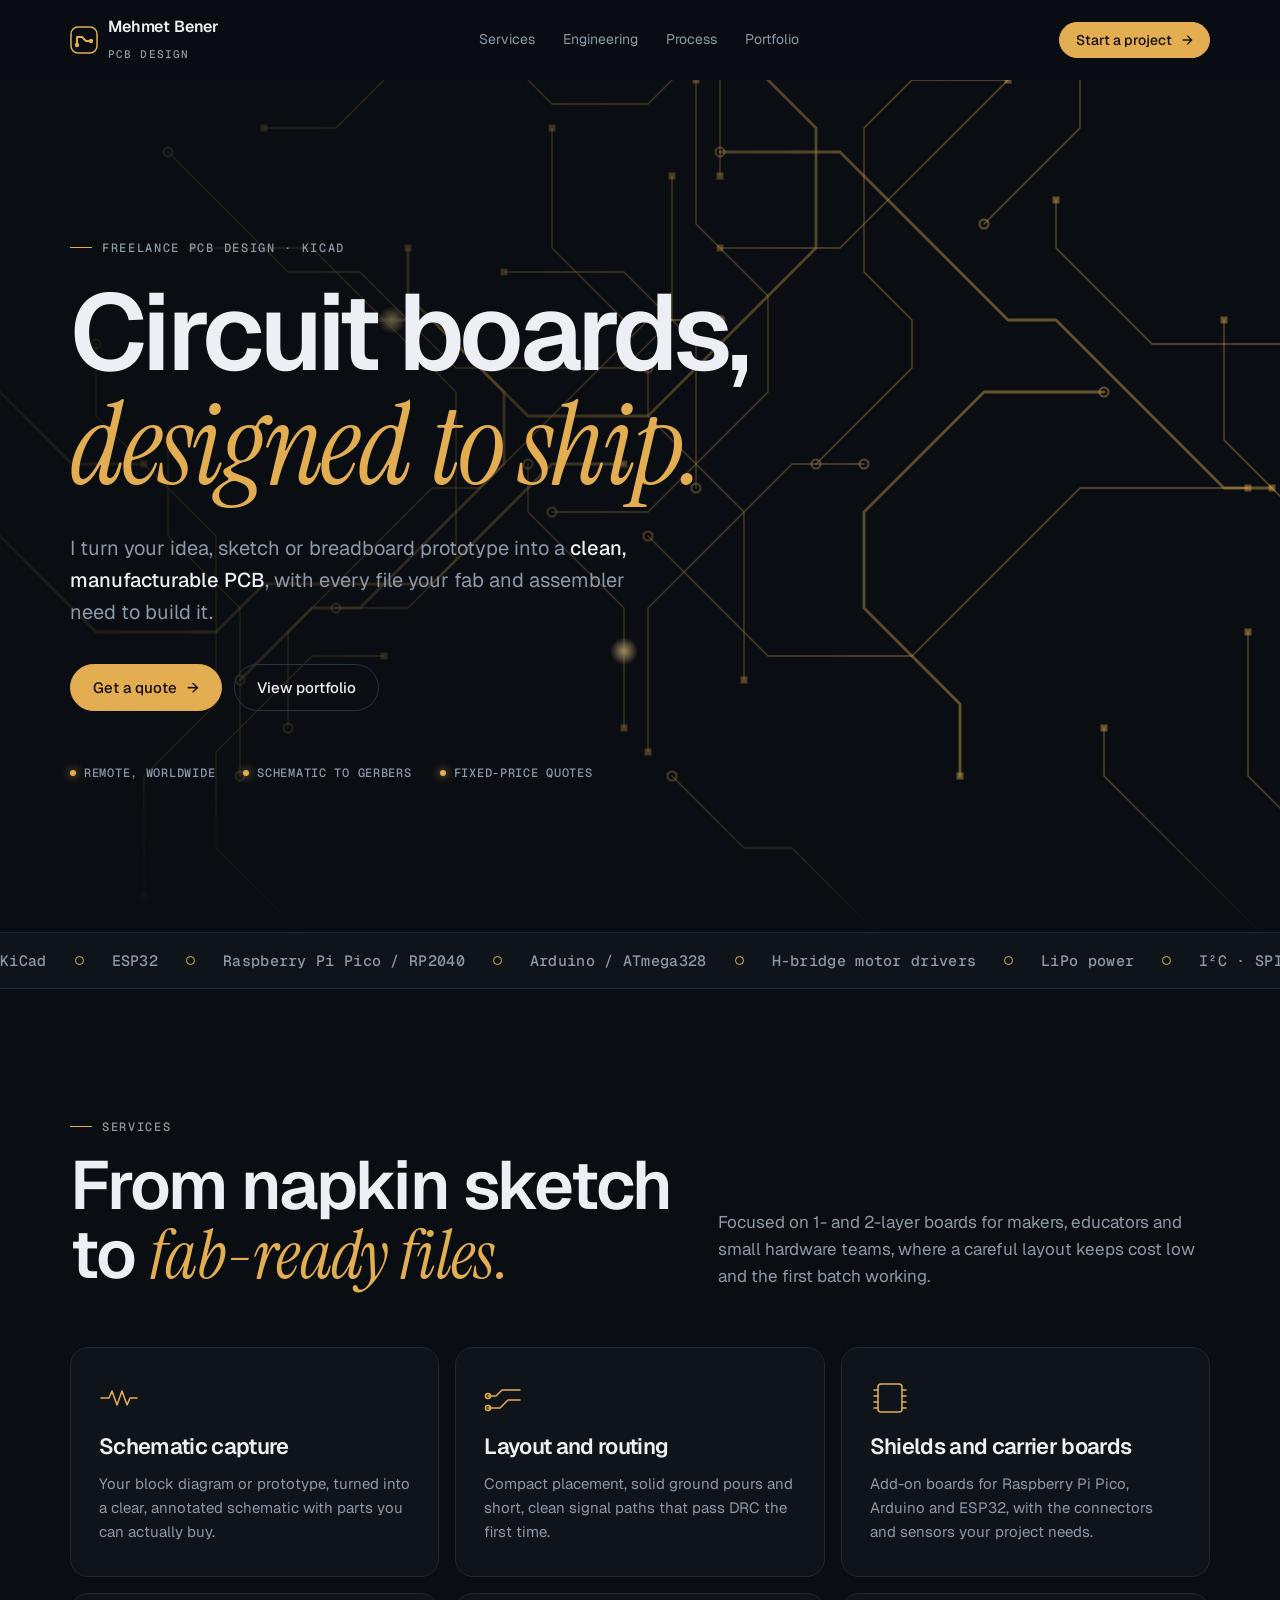
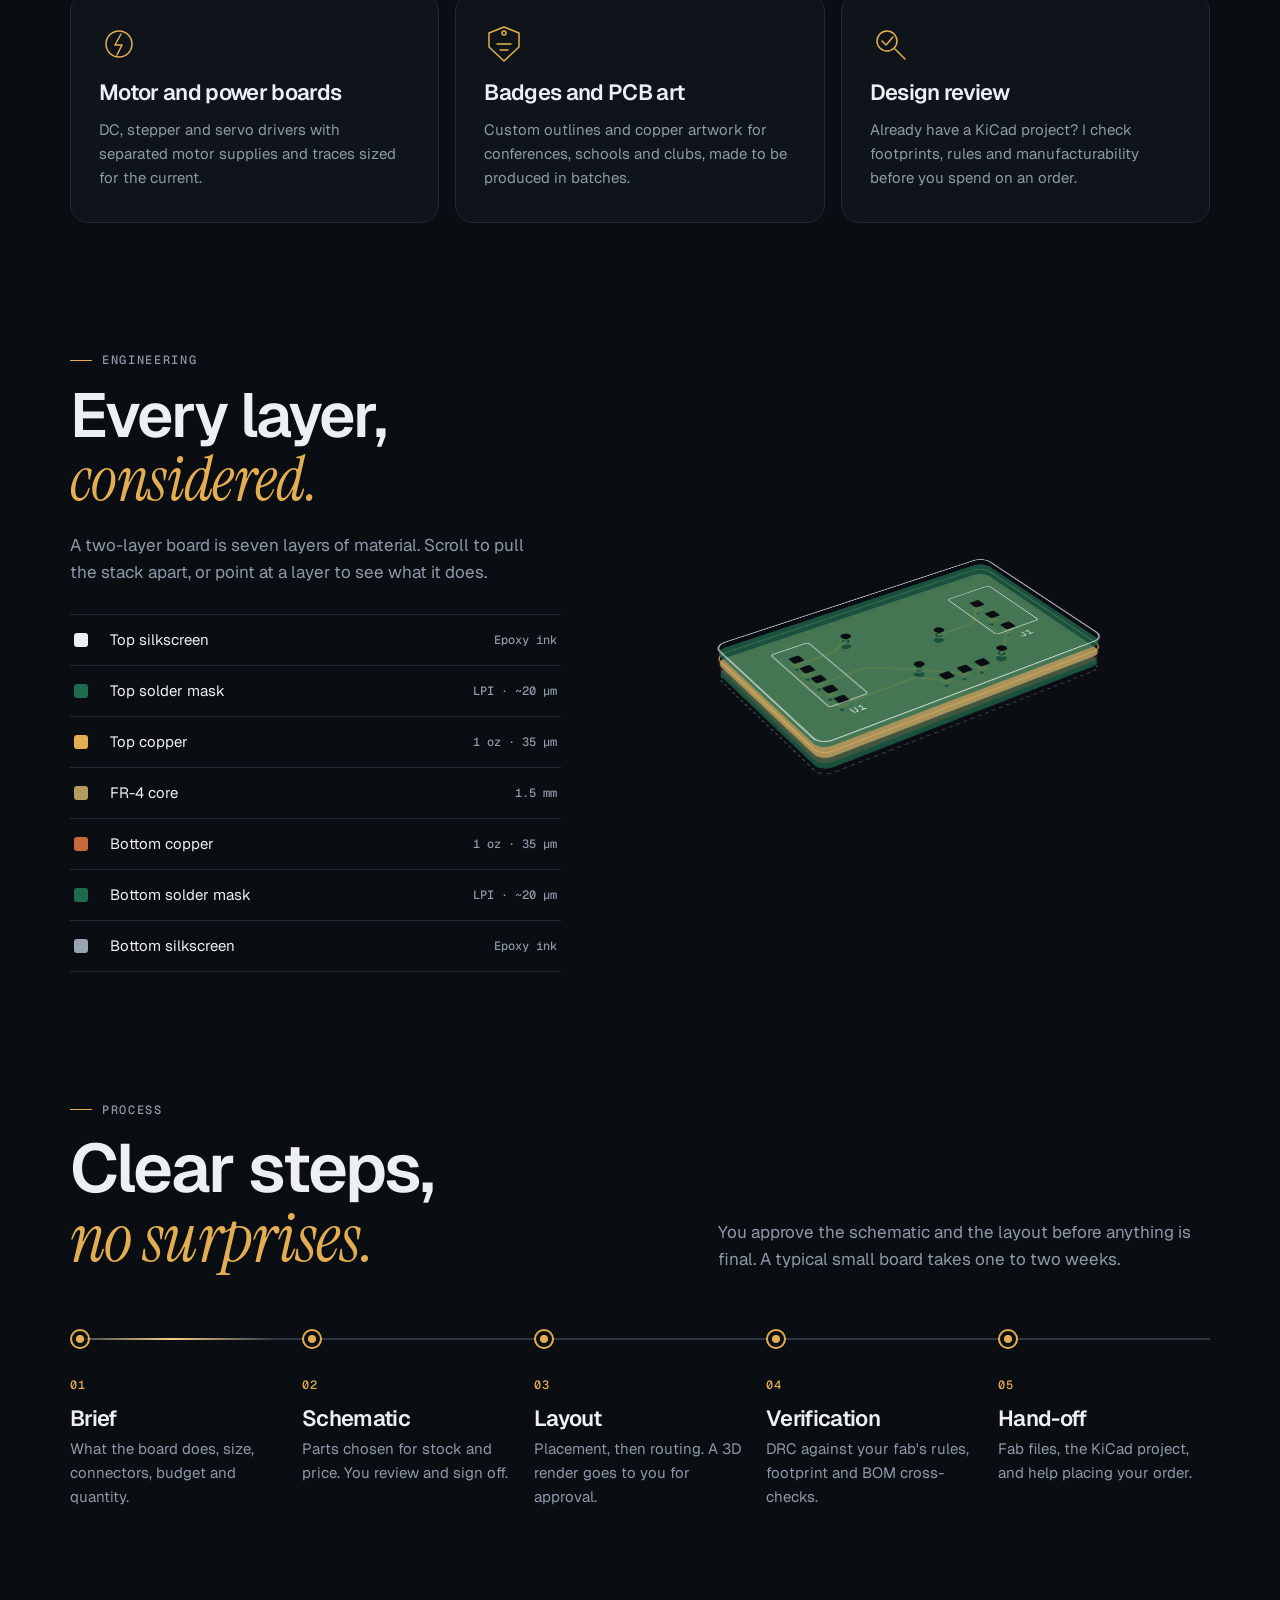
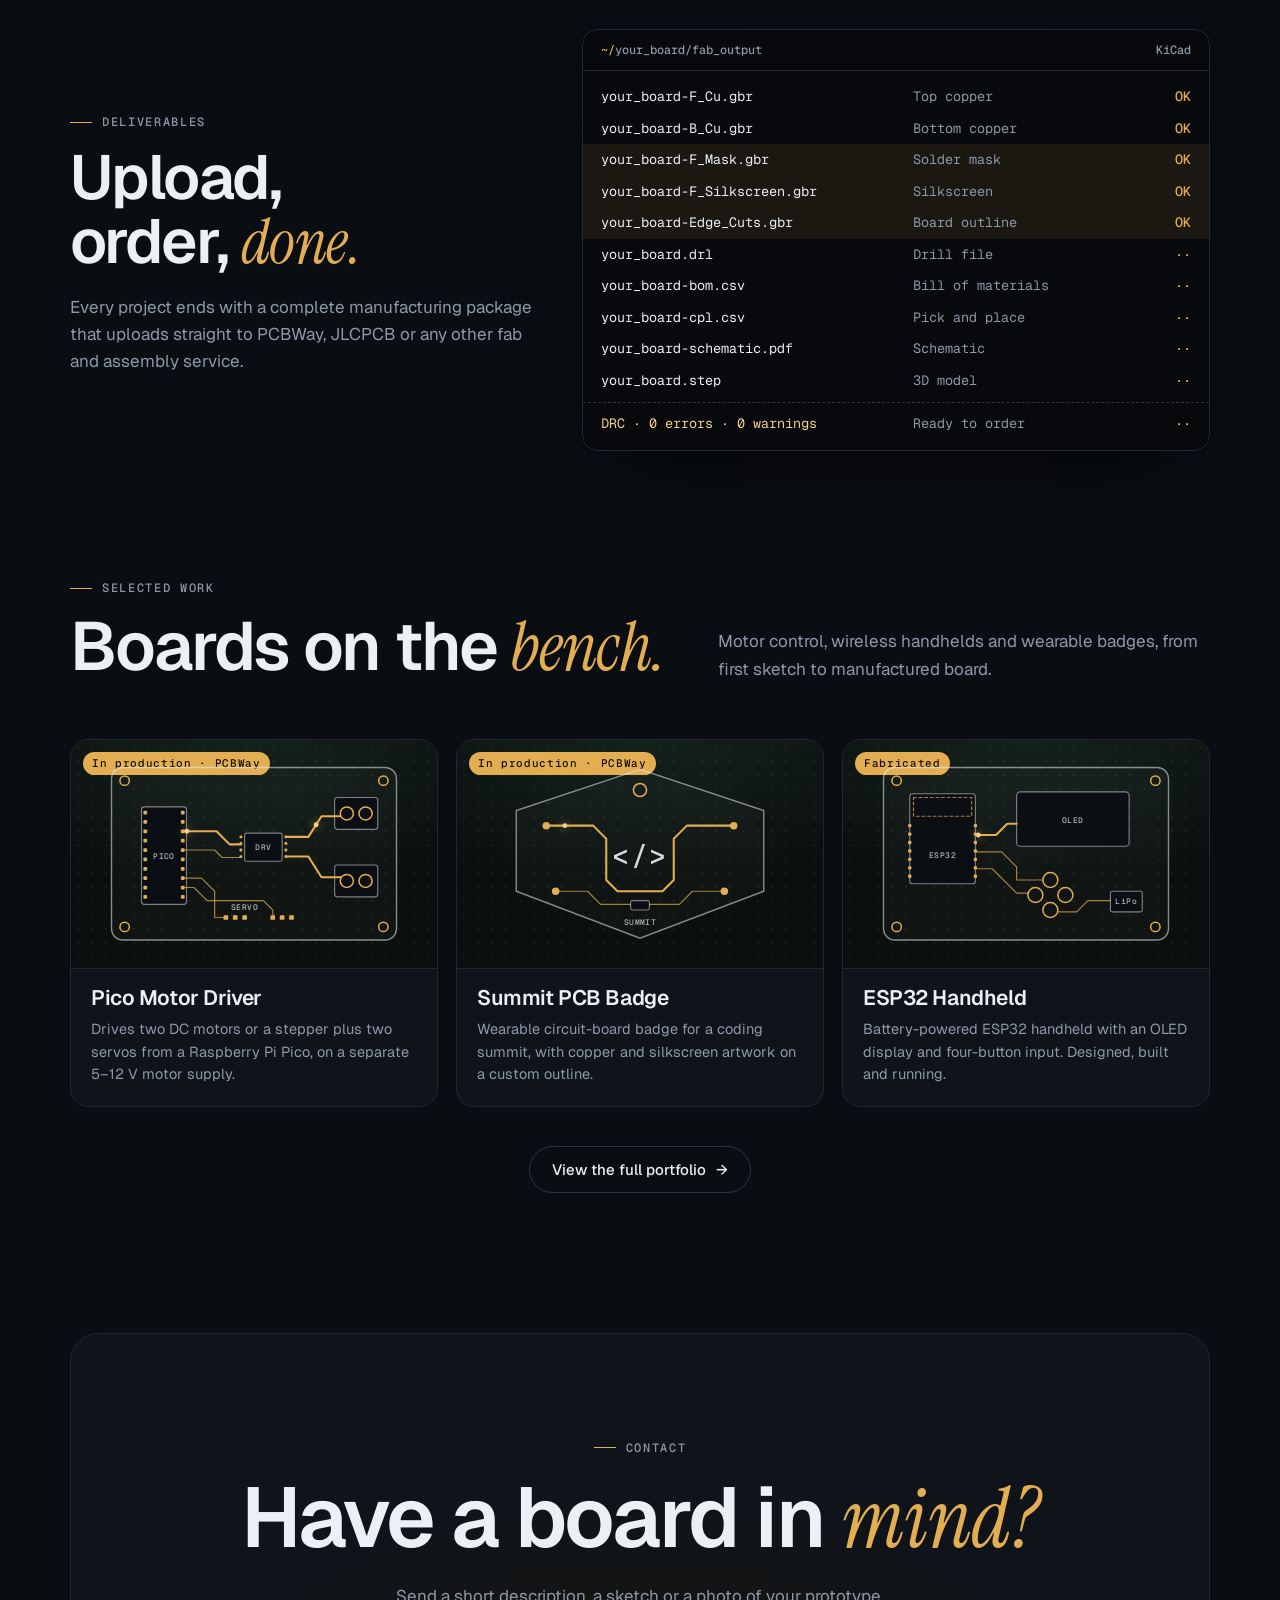
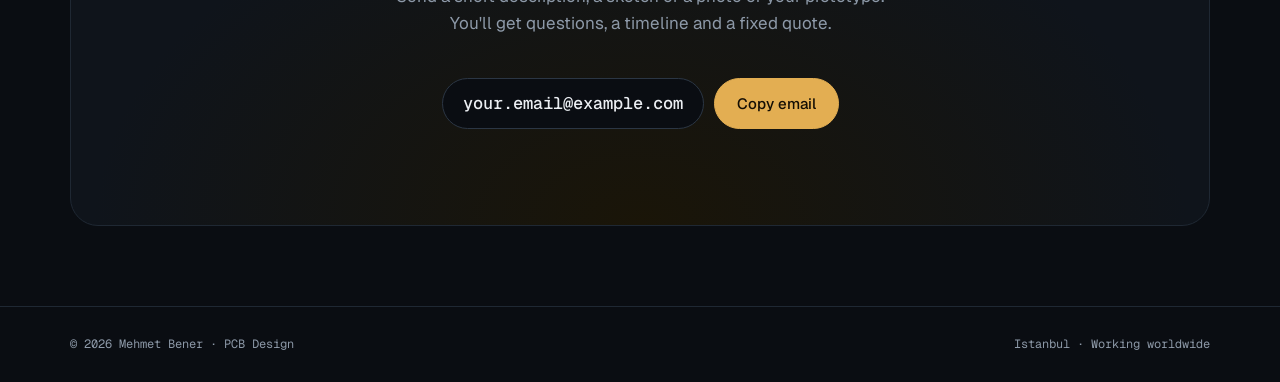
==== index.html @ ac483601 "Add files via upload" ====
<!doctype html><html><head><meta charset=utf8><meta name=viewport content="width=device-width,initial-scale=1,viewport-fit=cover"><style>:root{color-scheme:light;box-sizing:border-box;padding-top:env(safe-area-inset-top,0px);padding-bottom:env(safe-area-inset-bottom,0px)}html{scroll-padding-top:env(safe-area-inset-top,0px)}body{margin:0;padding:0;font:14px -apple-system,BlinkMacSystemFont,sans-serif;background:#fff;color:#000}img{max-width:100%}[hidden]:not([hidden=until-found i]){display:none!important}</style></head><body>
<title>Mehmet Bener PCB Design</title>
<meta name="claude:viewport-fit-sides" content="cover">
<meta name="description" content="Freelance PCB design in KiCad: microcontroller boards, shields, motor drivers and badges, delivered fab-ready.">
<link rel="stylesheet" href="https://fonts.googleapis.com/css2?family=Geist:wght@400;500;600;700&family=Geist+Mono:wght@400;500&family=Instrument+Serif:ital@0;1&display=swap">
<link rel="stylesheet" href="site.css">
<style>
/* ---------- hero ---------- */
.hero{position:relative;display:flex;align-items:center;overflow:hidden;border-bottom:1px solid var(--line)}
#route{position:absolute;inset:0;width:100%;height:100%;-webkit-mask-image:linear-gradient(90deg,rgba(0,0,0,.18) 0%,rgba(0,0,0,.45) 35%,#000 75%);mask-image:linear-gradient(90deg,rgba(0,0,0,.18) 0%,rgba(0,0,0,.45) 35%,#000 75%);}
.hero::after{content:"";position:absolute;inset:auto 0 0;height:160px;background:linear-gradient(transparent,var(--bg));pointer-events:none}
.hero .wrap{position:relative;z-index:2;width:100%;padding-block:clamp(72px,12vw,150px) clamp(88px,12vw,160px)}
.hero h1{font-size:clamp(46px,8.4vw,112px);font-weight:600;letter-spacing:-.045em;margin-top:22px;max-width:11ch}
.hero h1 em.s{font-size:1.06em;letter-spacing:-.02em}
.w{display:inline-block;overflow:hidden;vertical-align:top;padding-bottom:.08em;margin-bottom:-.08em}
.w>span{display:inline-block;animation:up 1.1s var(--ease) both;animation-delay:calc(var(--i)*90ms + 150ms)}
@keyframes up{from{transform:translateY(105%)}to{transform:none}}
.fade{animation:fade 1s var(--ease) both;animation-delay:var(--fd,.7s)}
@keyframes fade{from{opacity:0;transform:translateY(14px)}to{opacity:1;transform:none}}
.hero .sub{font-size:clamp(17px,1.6vw,20px);color:var(--mute);max-width:46ch;margin-top:28px}
.hero .sub b{color:var(--ink);font-weight:500}
.hero .cta{display:flex;gap:12px;flex-wrap:wrap;margin-top:36px}
.meta{display:flex;gap:28px;flex-wrap:wrap;margin-top:56px;font:500 12px/1 var(--f-mono);color:var(--mute);letter-spacing:.06em;text-transform:uppercase}
.meta span{display:flex;align-items:center;gap:8px}
.meta span::before{content:"";width:6px;height:6px;border-radius:50%;background:var(--gold);box-shadow:0 0 10px var(--gold);animation:blink 2.4s infinite;animation-delay:var(--b,0s)}
@keyframes blink{0%,100%{opacity:1}50%{opacity:.25}}

/* ---------- marquee ---------- */
.marquee{border-bottom:1px solid var(--line);overflow:hidden;padding-block:20px;background:var(--bg2)}
.track{display:flex;width:max-content;animation:slide 38s linear infinite}
.marquee:hover .track{animation-play-state:paused}
.track span{display:flex;align-items:center;gap:28px;padding-right:28px;font:500 15px/1 var(--f-mono);color:var(--mute);white-space:nowrap;letter-spacing:.02em}
.track span i{width:9px;height:9px;border:1.5px solid var(--gold);border-radius:50%;display:inline-block}
@keyframes slide{to{transform:translateX(-50%)}}

/* ---------- sections ---------- */
section.s{padding-block:120px 0}
.head{display:grid;grid-template-columns:minmax(0,1fr) minmax(0,.8fr);gap:32px;align-items:end;margin-bottom:56px}
.head h2{font-size:clamp(36px,5.4vw,68px);margin-top:16px}
.head p{color:var(--mute);font-size:17px;max-width:44ch}
@media (max-width:820px){.head{grid-template-columns:1fr}}

.svc{display:grid;grid-template-columns:repeat(3,minmax(0,1fr));gap:16px}
.svc .glow{padding:30px 28px 32px;min-height:230px;display:flex;flex-direction:column;gap:14px}
.svc svg{width:40px;height:40px;stroke:var(--gold);fill:none;stroke-width:1.5;stroke-linecap:round;stroke-linejoin:round;transition:transform .5s var(--ease)}
.svc .glow:hover svg{transform:translateY(-3px) rotate(-4deg)}
.svc h3{font-size:22px;margin-top:auto}
.svc p{color:var(--mute);font-size:15px}
@media (max-width:900px){.svc{grid-template-columns:repeat(2,minmax(0,1fr))}}
@media (max-width:560px){.svc{grid-template-columns:1fr}.svc .glow{min-height:0}}

/* ---------- stack-up ---------- */
.stackup{display:grid;grid-template-columns:minmax(0,.9fr) minmax(0,1.1fr);gap:48px;align-items:center}
.stage{position:relative;height:480px;perspective:1500px;display:grid;place-items:center}
.layers{--gap:6px;position:relative;width:340px;height:212px;transform-style:preserve-3d;transform:rotateX(58deg) rotateZ(-34deg)}
.layer{position:absolute;inset:0;transform:translateZ(calc((var(--i) - 3) * var(--gap)));transition:transform .55s var(--ease),opacity .35s,filter .35s}
.layer svg{width:100%;height:100%;display:block;overflow:visible}
.layers.focus .layer{opacity:.18}
.layers.focus .layer.on{opacity:1;transform:translateZ(calc((var(--i) - 3) * var(--gap) + 26px));filter:drop-shadow(0 0 18px rgba(227,174,82,.35))}
.legend{list-style:none;margin:28px 0 0;padding:0;border-top:1px solid var(--line)}
.legend li{display:grid;grid-template-columns:22px minmax(0,1fr) auto;gap:14px;align-items:center;padding:13px 4px;border-bottom:1px solid var(--line);cursor:default;transition:background .25s,padding .25s}
.legend li:hover,.legend li:focus-visible{background:var(--bg2);padding-left:12px}
.legend i{width:14px;height:14px;border-radius:3px;display:block;background:var(--c)}
.legend span{font-size:15px}
.legend small{font:500 12px/1 var(--f-mono);color:var(--mute);font-variant-numeric:tabular-nums}
.stackup .lead{color:var(--mute);font-size:17px;max-width:44ch;margin-top:20px}
@media (max-width:900px){.stackup{grid-template-columns:1fr}.stage{height:380px;order:-1}.layers{transform:rotateX(58deg) rotateZ(-34deg) scale(.82)}}
@media (max-width:420px){.layers{transform:rotateX(58deg) rotateZ(-34deg) scale(.66)}.stage{height:320px}}

/* ---------- process ---------- */
.steps{position:relative;list-style:none;margin:0;padding:0;display:grid;grid-template-columns:repeat(5,minmax(0,1fr));gap:20px}
.steps::before{content:"";position:absolute;left:0;right:0;top:9px;height:2px;background:var(--line2)}
.steps::after{content:"";position:absolute;top:9px;left:0;width:18%;height:2px;background:linear-gradient(90deg,transparent,var(--gold2),transparent);animation:run 5s linear infinite}
@keyframes run{from{left:-18%}to{left:100%}}
.steps li{position:relative;padding-top:42px;min-width:0}
.node{position:absolute;top:0;left:0;width:20px;height:20px;border-radius:50%;background:var(--bg);border:2px solid var(--gold);display:grid;place-items:center}
.node::after{content:"";width:8px;height:8px;border-radius:50%;background:var(--gold);animation:lit 5s infinite;animation-delay:calc(var(--i)*1s)}
@keyframes lit{0%,100%{opacity:.25;box-shadow:none}6%{opacity:1;box-shadow:0 0 14px 3px var(--gold)}20%{opacity:.25;box-shadow:none}}
.steps small{font:500 12px/1 var(--f-mono);color:var(--gold);letter-spacing:.08em}
.steps h3{font-size:22px;margin:10px 0 8px}
.steps p{color:var(--mute);font-size:15px}
@media (max-width:900px){.steps{grid-template-columns:1fr;gap:34px;padding-left:40px}.steps::before{top:0;bottom:0;left:9px;right:auto;width:2px;height:auto}.steps::after{left:9px;width:2px;height:18%;background:linear-gradient(transparent,var(--gold2),transparent);animation-name:runv}.steps li{padding-top:0}.node{left:-40px}}
@keyframes runv{from{top:-18%}to{top:100%}}

/* ---------- deliverables terminal ---------- */
.deliver{display:grid;grid-template-columns:minmax(0,.85fr) minmax(0,1.15fr);gap:48px;align-items:center}
.term{background:#07090C;border:1px solid var(--line);border-radius:16px;overflow:hidden;box-shadow:0 40px 80px -40px rgba(0,0,0,.8)}
.term header{display:flex;justify-content:space-between;gap:12px;padding:14px 18px;border-bottom:1px solid var(--line);font:500 12px/1 var(--f-mono);color:var(--mute)}
.term header b{color:var(--gold);font-weight:500}
.files{list-style:none;margin:0;padding:10px 0;font:400 13.5px/1 var(--f-mono);overflow-x:auto}
.files li{display:grid;grid-template-columns:minmax(220px,1.3fr) minmax(120px,1fr) 34px;gap:14px;padding:9px 18px;align-items:center;white-space:nowrap;transition:background .3s}
.files li span:nth-child(2){color:var(--mute)}
.files li b{font-weight:500;color:var(--gold);text-align:right}
.files li.flash{background:rgba(227,174,82,.09)}
.files li.drc{border-top:1px dashed var(--line2);margin-top:6px;padding-top:14px;color:var(--gold2)}
.deliver .lead{color:var(--mute);font-size:17px;max-width:42ch;margin-top:20px}
@media (max-width:900px){.deliver{grid-template-columns:1fr}}

/* ---------- work teaser ---------- */
.work{display:grid;grid-template-columns:repeat(3,minmax(0,1fr));gap:18px}
@media (max-width:900px){.work{grid-template-columns:1fr 1fr}}
@media (max-width:600px){.work{grid-template-columns:1fr}}
.more{display:flex;justify-content:center;margin-top:40px}

/* ---------- contact ---------- */
.contact{position:relative;margin-block:140px 80px;border:1px solid var(--line);border-radius:28px;overflow:hidden;background:radial-gradient(80% 120% at 50% 100%,#1a1508,var(--bg2) 60%);text-align:center;padding:96px max(20px,4vw)}
.rings{position:absolute;left:50%;top:100%;width:0;height:0}
.rings i{position:absolute;left:50%;top:50%;border:1px solid var(--gold);border-radius:50%;transform:translate(-50%,-50%) scale(.2);opacity:0;animation:ring 6s var(--ease) infinite;animation-delay:calc(var(--k)*1.5s);width:900px;height:900px}
@keyframes ring{0%{transform:translate(-50%,-50%) scale(.1);opacity:.5}100%{transform:translate(-50%,-50%) scale(1.1);opacity:0}}
.contact>*{position:relative}
.contact h2{font-size:clamp(40px,6.6vw,88px);max-width:14ch;margin:18px auto 0}
.contact p{color:var(--mute);max-width:46ch;margin:22px auto 0;font-size:17px}
.mail{display:flex;gap:10px;justify-content:center;flex-wrap:wrap;margin-top:40px}
.mail code{font:500 17px/1 var(--f-mono);padding:16px 20px;border:1px solid var(--line2);border-radius:999px;background:var(--bg);user-select:all;word-break:break-all}
</style>

<div class="progress" aria-hidden="true"></div>
<nav class="top">
  <div class="wrap">
    <a class="logo" href="#top" aria-label="Home">
      <svg viewBox="0 0 28 28" aria-hidden="true"><rect x="1" y="1" width="26" height="26" rx="7" fill="none" stroke="#E3AE52" stroke-width="1.5"/><path d="M7 19V11h5l4 4h5" fill="none" stroke="#E3AE52" stroke-width="2" stroke-linecap="round" stroke-linejoin="round"/><circle cx="21" cy="15" r="2.2" fill="#E3AE52"/><circle cx="7" cy="19" r="2.2" fill="#E3AE52"/></svg>
      <span>Mehmet Bener<br><small>PCB Design</small></span>
    </a>
    <div class="links">
      <a href="#services">Services</a><a href="#stackup">Engineering</a><a href="#process">Process</a><a href="portfolio.html">Portfolio</a>
    </div>
    <a class="btn gold sm mag" href="#contact">Start a project <span class="arr">→</span></a>
  </div>
</nav>

<header class="hero" id="top">
  <canvas id="route" aria-hidden="true"></canvas>
  <div class="wrap">
    <span class="eyebrow fade" style="--fd:.1s">Freelance PCB design · KiCad</span>
    <h1>
      <span class="w"><span style="--i:0">Circuit</span></span>
      <span class="w"><span style="--i:1">boards,</span></span>
      <span class="w"><span style="--i:2"><em class="s">designed</em></span></span>
      <span class="w"><span style="--i:3"><em class="s">to ship.</em></span></span>
    </h1>
    <p class="sub fade" style="--fd:.75s">I turn your idea, sketch or breadboard prototype into a <b>clean, manufacturable PCB</b>, with every file your fab and assembler need to build it.</p>
    <div class="cta fade" style="--fd:.9s">
      <a class="btn gold mag" href="#contact">Get a quote <span class="arr">→</span></a>
      <a class="btn mag" href="portfolio.html">View portfolio</a>
    </div>
    <div class="meta fade" style="--fd:1.05s">
      <span>Remote, worldwide</span><span style="--b:.8s">Schematic to Gerbers</span><span style="--b:1.6s">Fixed-price quotes</span>
    </div>
  </div>
</header>

<div class="marquee" aria-label="Technologies">
  <div class="track">
    <span>KiCad <i></i> ESP32 <i></i> Raspberry Pi Pico / RP2040 <i></i> Arduino / ATmega328 <i></i> H-bridge motor drivers <i></i> LiPo power <i></i> I²C · SPI · UART <i></i> OLED displays <i></i> Sensors <i></i> Gerber · Excellon · BOM · CPL <i></i></span>
    <span aria-hidden="true">KiCad <i></i> ESP32 <i></i> Raspberry Pi Pico / RP2040 <i></i> Arduino / ATmega328 <i></i> H-bridge motor drivers <i></i> LiPo power <i></i> I²C · SPI · UART <i></i> OLED displays <i></i> Sensors <i></i> Gerber · Excellon · BOM · CPL <i></i></span>
  </div>
</div>

<main>
<section class="s" id="services">
  <div class="wrap">
    <div class="head">
      <div><span class="eyebrow rv">Services</span><h2 class="rv" style="--d:.05s">From napkin sketch to <em class="s">fab-ready files.</em></h2></div>
      <p class="rv" style="--d:.1s">Focused on 1- and 2-layer boards for makers, educators and small hardware teams, where a careful layout keeps cost low and the first batch working.</p>
    </div>
    <div class="svc">
      <div class="glow rv"><svg viewBox="0 0 40 40"><path d="M2 20h8l3-7 5 14 5-14 5 14 3-7h7"/></svg><h3>Schematic capture</h3><p>Your block diagram or prototype, turned into a clear, annotated schematic with parts you can actually buy.</p></div>
      <div class="glow rv" style="--d:.06s"><svg viewBox="0 0 40 40"><path d="M4 30h12l8-8h12M4 18h8l6-6h18"/><circle cx="4" cy="30" r="2.5"/><circle cx="4" cy="18" r="2.5"/></svg><h3>Layout and routing</h3><p>Compact placement, solid ground pours and short, clean signal paths that pass DRC the first time.</p></div>
      <div class="glow rv" style="--d:.12s"><svg viewBox="0 0 40 40"><rect x="8" y="6" width="24" height="28" rx="3"/><path d="M4 12h4M4 18h4M4 24h4M4 30h4M32 12h4M32 18h4M32 24h4M32 30h4"/></svg><h3>Shields and carrier boards</h3><p>Add-on boards for Raspberry Pi Pico, Arduino and ESP32, with the connectors and sensors your project needs.</p></div>
      <div class="glow rv"><svg viewBox="0 0 40 40"><circle cx="20" cy="20" r="13"/><path d="M22 10l-6 11h7l-5 10"/></svg><h3>Motor and power boards</h3><p>DC, stepper and servo drivers with separated motor supplies and traces sized for the current.</p></div>
      <div class="glow rv" style="--d:.06s"><svg viewBox="0 0 40 40"><path d="M20 3l15 6v14l-15 14L5 23V9z"/><circle cx="20" cy="9" r="2"/><path d="M13 20h14M16 26h8"/></svg><h3>Badges and PCB art</h3><p>Custom outlines and copper artwork for conferences, schools and clubs, made to be produced in batches.</p></div>
      <div class="glow rv" style="--d:.12s"><svg viewBox="0 0 40 40"><circle cx="17" cy="17" r="10"/><path d="M25 25l10 10M12 17l4 4 7-8"/></svg><h3>Design review</h3><p>Already have a KiCad project? I check footprints, rules and manufacturability before you spend on an order.</p></div>
    </div>
  </div>
</section>

<section class="s" id="stackup">
  <div class="wrap stackup">
    <div>
      <span class="eyebrow rv">Engineering</span>
      <h2 class="rv" style="font-size:clamp(36px,5vw,62px);margin-top:16px;--d:.05s">Every layer, <em class="s">considered.</em></h2>
      <p class="lead rv" style="--d:.1s">A two-layer board is seven layers of material. Scroll to pull the stack apart, or point at a layer to see what it does.</p>
      <ul class="legend" id="legend"></ul>
    </div>
    <div class="stage" aria-hidden="true"><div class="layers" id="layers"></div></div>
  </div>
</section>

<section class="s" id="process">
  <div class="wrap">
    <div class="head">
      <div><span class="eyebrow rv">Process</span><h2 class="rv" style="--d:.05s">Clear steps, <em class="s">no surprises.</em></h2></div>
      <p class="rv" style="--d:.1s">You approve the schematic and the layout before anything is final. A typical small board takes one to two weeks.</p>
    </div>
    <ol class="steps">
            <li class="rv" style="--i:0"><span class="node"></span><small>01</small><h3>Brief</h3><p>What the board does, size, connectors, budget and quantity.</p></li>
      <li class="rv" style="--i:1;--d:.05s"><span class="node"></span><small>02</small><h3>Schematic</h3><p>Parts chosen for stock and price. You review and sign off.</p></li>
      <li class="rv" style="--i:2;--d:.1s"><span class="node"></span><small>03</small><h3>Layout</h3><p>Placement, then routing. A 3D render goes to you for approval.</p></li>
      <li class="rv" style="--i:3;--d:.15s"><span class="node"></span><small>04</small><h3>Verification</h3><p>DRC against your fab's rules, footprint and BOM cross-checks.</p></li>
      <li class="rv" style="--i:4;--d:.2s"><span class="node"></span><small>05</small><h3>Hand-off</h3><p>Fab files, the KiCad project, and help placing your order.</p></li>
    </ol>
  </div>
</section>

<section class="s">
  <div class="wrap deliver">
    <div>
      <span class="eyebrow rv">Deliverables</span>
      <h2 class="rv" style="font-size:clamp(36px,5vw,62px);margin-top:16px;--d:.05s">Upload, order, <em class="s">done.</em></h2>
      <p class="lead rv" style="--d:.1s">Every project ends with a complete manufacturing package that uploads straight to PCBWay, JLCPCB or any other fab and assembly service.</p>
    </div>
    <div class="term rv" style="--d:.1s">
      <header><span><b>~/</b>your_board/fab_output</span><span>KiCad</span></header>
      <ul class="files" id="files">
        <li><span>your_board-F_Cu.gbr</span><span>Top copper</span><b>OK</b></li>
        <li><span>your_board-B_Cu.gbr</span><span>Bottom copper</span><b>OK</b></li>
        <li><span>your_board-F_Mask.gbr</span><span>Solder mask</span><b>OK</b></li>
        <li><span>your_board-F_Silkscreen.gbr</span><span>Silkscreen</span><b>OK</b></li>
        <li><span>your_board-Edge_Cuts.gbr</span><span>Board outline</span><b>OK</b></li>
        <li><span>your_board.drl</span><span>Drill file</span><b>OK</b></li>
        <li><span>your_board-bom.csv</span><span>Bill of materials</span><b>OK</b></li>
        <li><span>your_board-cpl.csv</span><span>Pick and place</span><b>OK</b></li>
        <li><span>your_board-schematic.pdf</span><span>Schematic</span><b>OK</b></li>
        <li><span>your_board.step</span><span>3D model</span><b>OK</b></li>
        <li class="drc"><span>DRC · 0 errors · 0 warnings</span><span>Ready to order</span><b>✓</b></li>
      </ul>
    </div>
  </div>
</section>

<section class="s" id="work">
  <div class="wrap">
    <div class="head">
      <div><span class="eyebrow rv">Selected work</span><h2 class="rv" style="--d:.05s">Boards on the <em class="s">bench.</em></h2></div>
      <p class="rv" style="--d:.1s">Motor control, wireless handhelds and wearable badges, from first sketch to manufactured board.</p>
    </div>
    <div class="work" id="teaser"></div>
    <div class="more"><a class="btn mag" href="portfolio.html">View the full portfolio <span class="arr">→</span></a></div>
  </div>
</section>

<section class="wrap" id="contact" style="display:block">
  <div class="contact">
    <div class="rings" aria-hidden="true"><i style="--k:0"></i><i style="--k:1"></i><i style="--k:2"></i><i style="--k:3"></i></div>
    <span class="eyebrow">Contact</span>
    <h2>Have a board in <em class="s">mind?</em></h2>
    <p>Send a short description, a sketch or a photo of your prototype. You'll get questions, a timeline and a fixed quote.</p>
    <div class="mail"><code id="addr">your.email@example.com</code><button class="btn gold mag" type="button" id="copy">Copy email</button></div>
  </div>
</section>
</main>

<footer class="foot"><div class="wrap"><span>© 2026 Mehmet Bener · PCB Design</span><span>Istanbul · Working worldwide</span></div></footer>

<script src="site.js"></script>
<script>
PCB.init();

/* ---------- hero autorouter ---------- */
(()=>{
  const cv=document.getElementById("route"),cx=cv.getContext("2d");
  const GOLD="227,174,82",G=24,D=[[1,0],[1,1],[0,1],[-1,1],[-1,0],[-1,-1],[0,-1],[1,-1]];
  let W=0,H=0,tr=[],mx=-999,my=-999,run=true,N=34;
  function size(){const d=Math.min(devicePixelRatio||1,2);W=cv.clientWidth;H=cv.clientHeight;cv.width=W*d;cv.height=H*d;cx.setTransform(d,0,0,d,0,0);N=W<700?18:34}
  function mk(done){
    let x=Math.round(Math.random()*W/G)*G,y=Math.round(Math.random()*H/G)*G,d=(Math.random()*4|0)*2;
    const pts=[[x,y]],n=3+(Math.random()*5|0);
    for(let i=0;i<n;i++){const l=(2+(Math.random()*6|0))*G;x+=D[d][0]*l;y+=D[d][1]*l;pts.push([x,y]);d=(d+(Math.random()<.5?1:7))%8}
    const L=[0];for(let i=1;i<pts.length;i++)L.push(L[i-1]+Math.hypot(pts[i][0]-pts[i-1][0],pts[i][1]-pts[i-1][1]));
    const life=500+Math.random()*500,len=L[L.length-1];
    return{pts,L,len,p:done?len:0,age:done?Math.random()*life*.6+40:0,life,w:Math.random()<.22?2.8:1.3,pulse:-1}
  }
  function at(t,s){for(let i=1;i<t.pts.length;i++)if(s<=t.L[i]){const a=t.pts[i-1],b=t.pts[i],k=(s-t.L[i-1])/((t.L[i]-t.L[i-1])||1);return[a[0]+(b[0]-a[0])*k,a[1]+(b[1]-a[1])*k]}return t.pts[t.pts.length-1]}
  function draw(t){
    const f=Math.max(0,Math.min(1,t.age/40,(t.life-t.age)/80));
    const [sx,sy]=t.pts[0];const near=Math.max(0,1-Math.hypot(sx-mx,sy-my)/260);
    cx.globalAlpha=f*(.42+near*.5);cx.strokeStyle=`rgb(${GOLD})`;cx.lineWidth=t.w;cx.lineJoin="round";cx.lineCap="round";
    cx.beginPath();cx.moveTo(sx,sy);
    for(let i=1;i<t.pts.length;i++){if(t.L[i]<=t.p)cx.lineTo(t.pts[i][0],t.pts[i][1]);else{const q=at(t,t.p);cx.lineTo(q[0],q[1]);break}}
    cx.stroke();
    cx.fillStyle=`rgb(${GOLD})`;cx.fillRect(sx-3.5,sy-3.5,7,7);
    if(t.p>=t.len){const e=t.pts[t.pts.length-1];cx.beginPath();cx.arc(e[0],e[1],4.5,0,7);cx.lineWidth=2;cx.stroke()}
    if(t.pulse>=0){const q=at(t,t.pulse);cx.globalAlpha=f;const g=cx.createRadialGradient(q[0],q[1],0,q[0],q[1],14);g.addColorStop(0,"rgba(245,208,138,1)");g.addColorStop(1,"rgba(245,208,138,0)");cx.fillStyle=g;cx.beginPath();cx.arc(q[0],q[1],14,0,7);cx.fill()}
  }
  function frame(){
    if(!run) return;
    cx.clearRect(0,0,W,H);
    if(mx>-999){const g=cx.createRadialGradient(mx,my,0,mx,my,220);g.addColorStop(0,"rgba(227,174,82,.10)");g.addColorStop(1,"rgba(227,174,82,0)");cx.globalAlpha=1;cx.fillStyle=g;cx.fillRect(0,0,W,H)}
    if(tr.length<N&&Math.random()<.12)tr.push(mk(false));
    for(const t of tr){
      t.age++;if(t.p<t.len)t.p=Math.min(t.len,t.p+3.4);
      else{if(t.pulse<0&&Math.random()<.006)t.pulse=0;if(t.pulse>=0){t.pulse+=3.2;if(t.pulse>t.len)t.pulse=-1}}
      draw(t);
    }
    tr=tr.filter(t=>t.age<t.life);
    requestAnimationFrame(frame);
  }
  size();for(let i=0;i<N;i++)tr.push(mk(true));
  addEventListener("resize",()=>{size()});
  const hero=cv.parentElement;
  hero.addEventListener("pointermove",e=>{const r=cv.getBoundingClientRect();mx=e.clientX-r.left;my=e.clientY-r.top});
  hero.addEventListener("pointerleave",()=>{mx=my=-999});
  if(PCB.RM){tr.forEach(draw);return}
  new IntersectionObserver(([e])=>{const was=run;run=e.isIntersecting;if(run&&!was)requestAnimationFrame(frame)}).observe(cv);
  requestAnimationFrame(frame);
})();

/* ---------- exploded stack-up ---------- */
(()=>{
  const L=[
    {n:"Top silkscreen",m:"Epoxy ink",c:"#ECEFF3"},
    {n:"Top solder mask",m:"LPI · ~20 µm",c:"#1F6B50"},
    {n:"Top copper",m:"1 oz · 35 µm",c:"#E3AE52"},
    {n:"FR-4 core",m:"1.5 mm",c:"#B49A5E"},
    {n:"Bottom copper",m:"1 oz · 35 µm",c:"#C9693B"},
    {n:"Bottom solder mask",m:"LPI · ~20 µm",c:"#1F6B50"},
    {n:"Bottom silkscreen",m:"Epoxy ink",c:"#9aa4b0"}
  ];
  const pads=[[60,60],[60,80],[60,100],[60,120],[60,140],[260,70],[260,95],[260,120],[160,160],[180,160],[200,160]];
  const vias=[[120,50],[200,90],[150,130],[230,150]];
  const sq=(c,s=9)=>pads.map(([x,y])=>`<rect x="${x-s/2}" y="${y-s/2}" width="${s}" height="${s}" rx="1.5" fill="${c}"/>`).join("");
  const vi=(f,s)=>vias.map(([x,y])=>`<circle cx="${x}" cy="${y}" r="5" fill="${f}" ${s?`stroke="${s}" stroke-width="2"`:""}/>`).join("");
  const outline=`<rect x="4" y="4" width="312" height="192" rx="12"`;
  const art={
    6:`${outline} fill="none" stroke="#9aa4b0" stroke-opacity=".5" stroke-width="1" stroke-dasharray="4 4"/><text x="160" y="104" text-anchor="middle" fill="#9aa4b0" font-family="Geist Mono,monospace" font-size="12">REV A</text>`,
    1:`${outline} fill="#1F6B50" fill-opacity=".72"/>${sq("#0A0D12",11)}${vi("#0A0D12")}`,
    4:`${outline} fill="#C9693B" fill-opacity=".22"/>${sq("#C9693B",9)}${vi("#0A0D12","#C9693B")}`,
    3:`${outline} fill="#B49A5E" fill-opacity=".9"/>${vi("#0A0D12")}${pads.map(([x,y])=>`<circle cx="${x}" cy="${y}" r="2" fill="#0A0D12"/>`).join("")}`,
    2:`${outline} fill="none" stroke="#E3AE52" stroke-width="1"/>${sq("#E3AE52",9)}${vi("#0A0D12","#E3AE52")}<path d="M60 60 H100 L120 50 M60 100 H110 L150 130 M200 90 H240 L260 70 M150 130 L180 160 M230 150 L260 120 M60 140 H140 L160 160" fill="none" stroke="#E3AE52" stroke-width="3" stroke-linecap="round" stroke-linejoin="round"/>`,
    5:`${outline} fill="#1F6B50" fill-opacity=".72"/>${sq("#0A0D12",11)}`,
    0:`${outline} fill="none" stroke="#ECEFF3" stroke-opacity=".8" stroke-width="1.5"/><rect x="235" y="55" width="50" height="80" rx="3" fill="none" stroke="#ECEFF3" stroke-opacity=".8"/><rect x="40" y="48" width="40" height="104" rx="3" fill="none" stroke="#ECEFF3" stroke-opacity=".8"/><text x="60" y="172" text-anchor="middle" fill="#ECEFF3" font-family="Geist Mono,monospace" font-size="11">U1</text><text x="260" y="152" text-anchor="middle" fill="#ECEFF3" font-family="Geist Mono,monospace" font-size="11">J1</text>`
  };
  // render: index 0 = top of visual stack. --i: 6 = top
  const box=document.getElementById("layers"),leg=document.getElementById("legend");
  L.forEach((l,k)=>{
    const i=6-k;
    box.insertAdjacentHTML("beforeend",`<div class="layer" data-k="${k}" style="--i:${i}"><svg viewBox="0 0 320 200">${art[k]}</svg></div>`);
    leg.insertAdjacentHTML("beforeend",`<li tabindex="0" data-k="${k}"><i style="--c:${l.c}"></i><span>${l.n}</span><small>${l.m}</small></li>`);
  });
  const focus=k=>{box.classList.toggle("focus",k!=null);box.querySelectorAll(".layer").forEach(el=>el.classList.toggle("on",el.dataset.k==k))};
  leg.querySelectorAll("li").forEach(li=>{
    li.addEventListener("pointerenter",()=>focus(li.dataset.k));li.addEventListener("focus",()=>focus(li.dataset.k));
    li.addEventListener("pointerleave",()=>focus(null));li.addEventListener("blur",()=>focus(null));
  });
  const sec=document.getElementById("stackup");
  const upd=()=>{const r=sec.getBoundingClientRect();let p=(innerHeight-r.top)/(innerHeight+r.height);p=Math.max(0,Math.min(1,(p-.15)/.45));box.style.setProperty("--gap",(6+p*40).toFixed(1)+"px")};
  if(PCB.RM)box.style.setProperty("--gap","30px");else{document.addEventListener("tick",upd);upd()}
})();

/* ---------- deliverables check sequence ---------- */
(()=>{
  const list=document.getElementById("files");if(PCB.RM||!("IntersectionObserver" in window))return;
  const io=new IntersectionObserver(([e])=>{if(!e.isIntersecting)return;io.disconnect();
    const rows=[...list.children];rows.forEach(r=>r.querySelector("b").textContent="··");
    rows.forEach((r,i)=>setTimeout(()=>{r.classList.add("flash");r.querySelector("b").textContent=r.classList.contains("drc")?"✓":"OK";setTimeout(()=>r.classList.remove("flash"),500)},250+i*170));
  },{threshold:.5});io.observe(list);
})();

/* ---------- work teaser ---------- */
(()=>{
  const host=document.getElementById("teaser");
  PCB.PROJECTS.slice(0,3).forEach((p,i)=>{
    host.insertAdjacentHTML("beforeend",`<a class="pcard glow rv" data-tilt data-board-card href="portfolio.html#${p.id}" style="text-decoration:none;--d:${i*.07}s">
      <div class="art">${p.tag?`<span class="tagline">${p.tag}</span>`:""}${PCB.drawBoard(p.id)}</div>
      <div class="info"><h3>${p.name}</h3><p>${p.blurb}</p></div></a>`);
  });
  host.querySelectorAll(".art").forEach(PCB.wireBoard);
  // late-added cards need the shared effects too
  const io=new IntersectionObserver(es=>es.forEach(e=>{if(e.isIntersecting){e.target.classList.add("in");io.unobserve(e.target)}}));
  host.querySelectorAll(".rv").forEach(el=>PCB.RM?el.classList.add("in"):io.observe(el));
  host.querySelectorAll(".glow").forEach(el=>el.addEventListener("pointermove",e=>{const r=el.getBoundingClientRect();el.style.setProperty("--gx",(e.clientX-r.left)+"px");el.style.setProperty("--gy",(e.clientY-r.top)+"px")}));
  if(matchMedia("(pointer: fine)").matches&&!PCB.RM)host.querySelectorAll("[data-tilt]").forEach(el=>{
    el.addEventListener("pointermove",e=>{const r=el.getBoundingClientRect(),x=(e.clientX-r.left)/r.width-.5,y=(e.clientY-r.top)/r.height-.5;el.style.transform=`perspective(900px) rotateX(${-y*7}deg) rotateY(${x*9}deg) translateY(-4px)`});
    el.addEventListener("pointerleave",()=>el.style.transform="");
  });
})();
</script>

</body></html>
---- site.css ----
/* Layout: a dark board under a bench light. Matte soldermask black, ENIG gold for anything live, silkscreen white for type. One committed dark look. */
:root{
  color-scheme:dark;
  --bg:#0A0D12; --bg2:#0F141B; --bg3:#141B24; --line:#1F2833; --line2:#2B3644;
  --ink:#ECEFF3; --mute:#8D99A8; --gold:#E3AE52; --gold2:#F5D08A; --copper:#C9693B; --mask:#123B2F; --fr4:#B49A5E;
  --f-sans:"Geist", "Helvetica Neue", Arial, sans-serif;
  --f-serif:"Instrument Serif", "Iowan Old Style", Georgia, serif;
  --f-mono:"Geist Mono", ui-monospace, Menlo, monospace;
  --ease:cubic-bezier(.2,.7,.1,1);
}
*{box-sizing:border-box}
html{scroll-behavior:smooth}
body{background:var(--bg);color:var(--ink);font:400 16px/1.6 var(--f-sans);-webkit-font-smoothing:antialiased;overflow-x:hidden}
h1,h2,h3{margin:0;font-weight:600;letter-spacing:-.03em;line-height:1.02;text-wrap:balance}
p{margin:0}
em.s{font-family:var(--f-serif);font-style:italic;font-weight:400;letter-spacing:-.01em;color:var(--gold)}
a{color:inherit}
:focus-visible{outline:2px solid var(--gold);outline-offset:3px}
::selection{background:var(--gold);color:#120D04}

.wrap{max-width:1180px;margin:0 auto;padding-left:max(20px,env(safe-area-inset-left,0px));padding-right:max(20px,env(safe-area-inset-right,0px))}
.eyebrow{display:inline-flex;align-items:center;gap:10px;font:500 12px/1 var(--f-mono);letter-spacing:.14em;text-transform:uppercase;color:var(--mute)}
.eyebrow::before{content:"";width:22px;height:1px;background:var(--gold)}

/* progress line + nav */
.progress{position:fixed;left:0;top:env(safe-area-inset-top,0px);height:2px;width:100%;transform-origin:0 50%;transform:scaleX(var(--p,0));background:linear-gradient(90deg,var(--copper),var(--gold2));z-index:60}
body::before{content:"";position:fixed;inset:0 0 auto;height:env(safe-area-inset-top,0px);z-index:49;background:var(--bg)}
nav.top{position:sticky;top:env(safe-area-inset-top,0px);z-index:50;backdrop-filter:blur(14px) saturate(140%);-webkit-backdrop-filter:blur(14px) saturate(140%);background:color-mix(in srgb,var(--bg) 72%,transparent);border-bottom:1px solid transparent;transition:border-color .3s}
nav.top.scrolled{border-bottom-color:var(--line)}
nav.top .wrap{display:flex;align-items:center;justify-content:space-between;gap:16px;padding-block:14px}
.logo{display:flex;align-items:center;gap:10px;text-decoration:none;font-weight:600;letter-spacing:-.01em}
.logo svg{width:28px;height:28px}
.logo small{font:500 11px/1 var(--f-mono);color:var(--mute);letter-spacing:.1em;text-transform:uppercase}
.links{display:flex;gap:28px;font-size:14px;color:var(--mute)}
.links a{text-decoration:none;position:relative;transition:color .2s}
.links a::after{content:"";position:absolute;left:0;right:0;bottom:-4px;height:1px;background:var(--gold);transform:scaleX(0);transform-origin:right;transition:transform .35s var(--ease)}
.links a:hover,.links a[aria-current]{color:var(--ink)}
.links a:hover::after,.links a[aria-current]::after{transform:scaleX(1);transform-origin:left}
@media (max-width:760px){.links{display:none}}

/* buttons */
.btn{--mx:0px;--my:0px;display:inline-flex;align-items:center;gap:10px;font:500 15px/1 var(--f-sans);padding:15px 22px;border-radius:999px;text-decoration:none;cursor:pointer;border:1px solid var(--line2);background:transparent;color:var(--ink);transform:translate(var(--mx),var(--my));transition:transform .25s var(--ease),background .25s,border-color .25s,color .25s;position:relative;overflow:hidden;isolation:isolate}
.btn.gold{background:var(--gold);border-color:var(--gold);color:#140E04}
.btn.gold::before{content:"";position:absolute;inset:0;background:linear-gradient(110deg,transparent 30%,rgba(255,255,255,.55) 50%,transparent 70%);transform:translateX(-120%);z-index:-1}
.btn.gold:hover::before{transition:transform .7s var(--ease);transform:translateX(120%)}
.btn:not(.gold):hover{border-color:var(--gold);color:var(--gold2)}
.btn .arr{transition:transform .3s var(--ease)}
.btn:hover .arr{transform:translateX(4px)}
.btn.sm{padding:10px 16px;font-size:14px}

/* reveal: movement only, content is always visible */
.rv{transform:translateY(22px);transition:transform .9s var(--ease) var(--d,0s)}
.rv.in{transform:none}

/* glow cards */
.glow{--gx:50%;--gy:50%;position:relative;background:var(--bg2);border:1px solid var(--line);border-radius:18px;overflow:hidden;isolation:isolate}
.glow::before{content:"";position:absolute;inset:0;background:radial-gradient(420px circle at var(--gx) var(--gy),rgba(227,174,82,.13),transparent 45%);opacity:0;transition:opacity .35s;z-index:-1}
.glow::after{content:"";position:absolute;inset:0;border-radius:inherit;padding:1px;background:radial-gradient(260px circle at var(--gx) var(--gy),var(--gold),transparent 60%);-webkit-mask:linear-gradient(#000 0 0) content-box,linear-gradient(#000 0 0);-webkit-mask-composite:xor;mask-composite:exclude;opacity:0;transition:opacity .35s;pointer-events:none}
.glow:hover::before,.glow:hover::after{opacity:1}

/* board drawings (shared by both pages) */
.board{width:100%;height:auto;display:block}
.board .edge{fill:rgba(255,255,255,.025);stroke:var(--ink);stroke-opacity:.55;stroke-width:1.5}
.board .tr{fill:none;stroke:var(--gold);stroke-width:2.2;stroke-linecap:round;stroke-linejoin:round;stroke-dasharray:var(--len,600);stroke-dashoffset:0;transition:stroke-dashoffset 1.4s var(--ease)}
.board .tr.thin{stroke-width:1.3;stroke-opacity:.7}
.board .pad{fill:var(--gold)}
.board .ring{fill:none;stroke:var(--gold);stroke-width:1.6}
.board .ic{fill:#0B0F14;stroke:var(--ink);stroke-opacity:.5;stroke-width:1.2}
.board .txt{fill:var(--ink);fill-opacity:.75;font:500 8.5px var(--f-mono);letter-spacing:.06em}
.board .pulse{fill:var(--gold2);filter:drop-shadow(0 0 5px var(--gold))}
.redraw .board .tr{stroke-dashoffset:var(--len,600);transition:none}

/* project cards (shared) */
.pcard{display:flex;flex-direction:column;transition:transform .45s var(--ease),border-color .3s;will-change:transform}
.pcard:hover{border-color:var(--line2)}
.pcard .art{position:relative;aspect-ratio:16/10;max-width:100%;background:radial-gradient(120% 90% at 50% 0%,#14211c,#0b100e 70%);border-bottom:1px solid var(--line);display:grid;place-items:center;padding:18px}
.pcard .art::before{content:"";position:absolute;inset:0;background-image:radial-gradient(rgba(236,239,243,.07) 1px,transparent 1.2px);background-size:14px 14px;pointer-events:none}
.pcard .art .board{position:relative;max-width:300px;transition:transform .6s var(--ease)}
.pcard:hover .art .board{transform:scale(1.04)}
.pcard .tagline{position:absolute;top:12px;left:12px;font:500 11px/1 var(--f-mono);letter-spacing:.06em;color:#140E04;background:var(--gold);padding:6px 9px;border-radius:999px}
.pcard .info{padding:18px 20px 20px;display:flex;flex-direction:column;gap:10px;min-width:0}
.pcard h3{font-size:21px;letter-spacing:-.02em}
.pcard p{color:var(--mute);font-size:14.5px;line-height:1.55}
.chips{display:flex;flex-wrap:wrap;gap:6px;margin-top:2px}
.chips span{font:500 11px/1 var(--f-mono);color:var(--ink);border:1px solid var(--line2);padding:6px 8px;border-radius:6px;letter-spacing:.03em}

footer.foot{border-top:1px solid var(--line);padding-block:28px;font:400 12px/1.6 var(--f-mono);color:var(--mute)}
footer.foot .wrap{display:flex;justify-content:space-between;gap:16px;flex-wrap:wrap}

@media (prefers-reduced-motion:reduce){
  html{scroll-behavior:auto}
  *,*::before,*::after{animation:none!important;transition:none!important}
  .rv{transform:none}
}
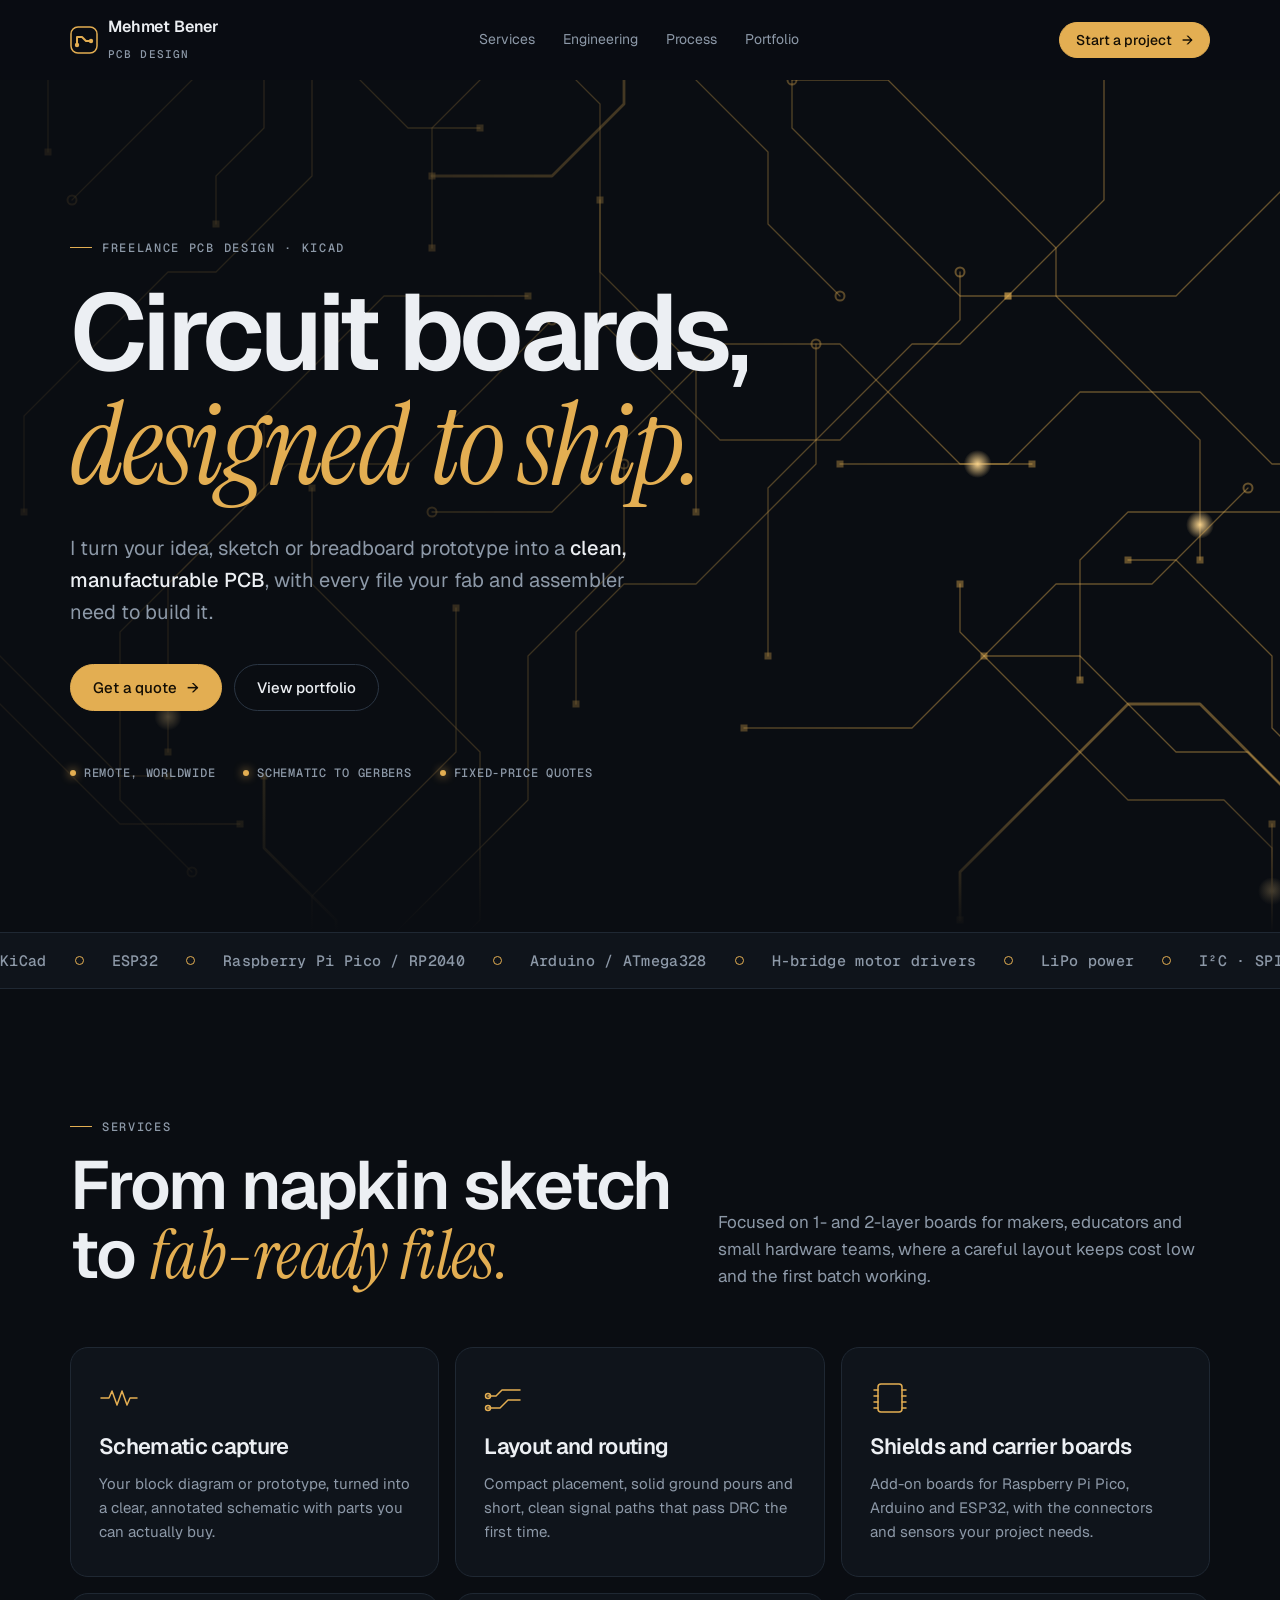
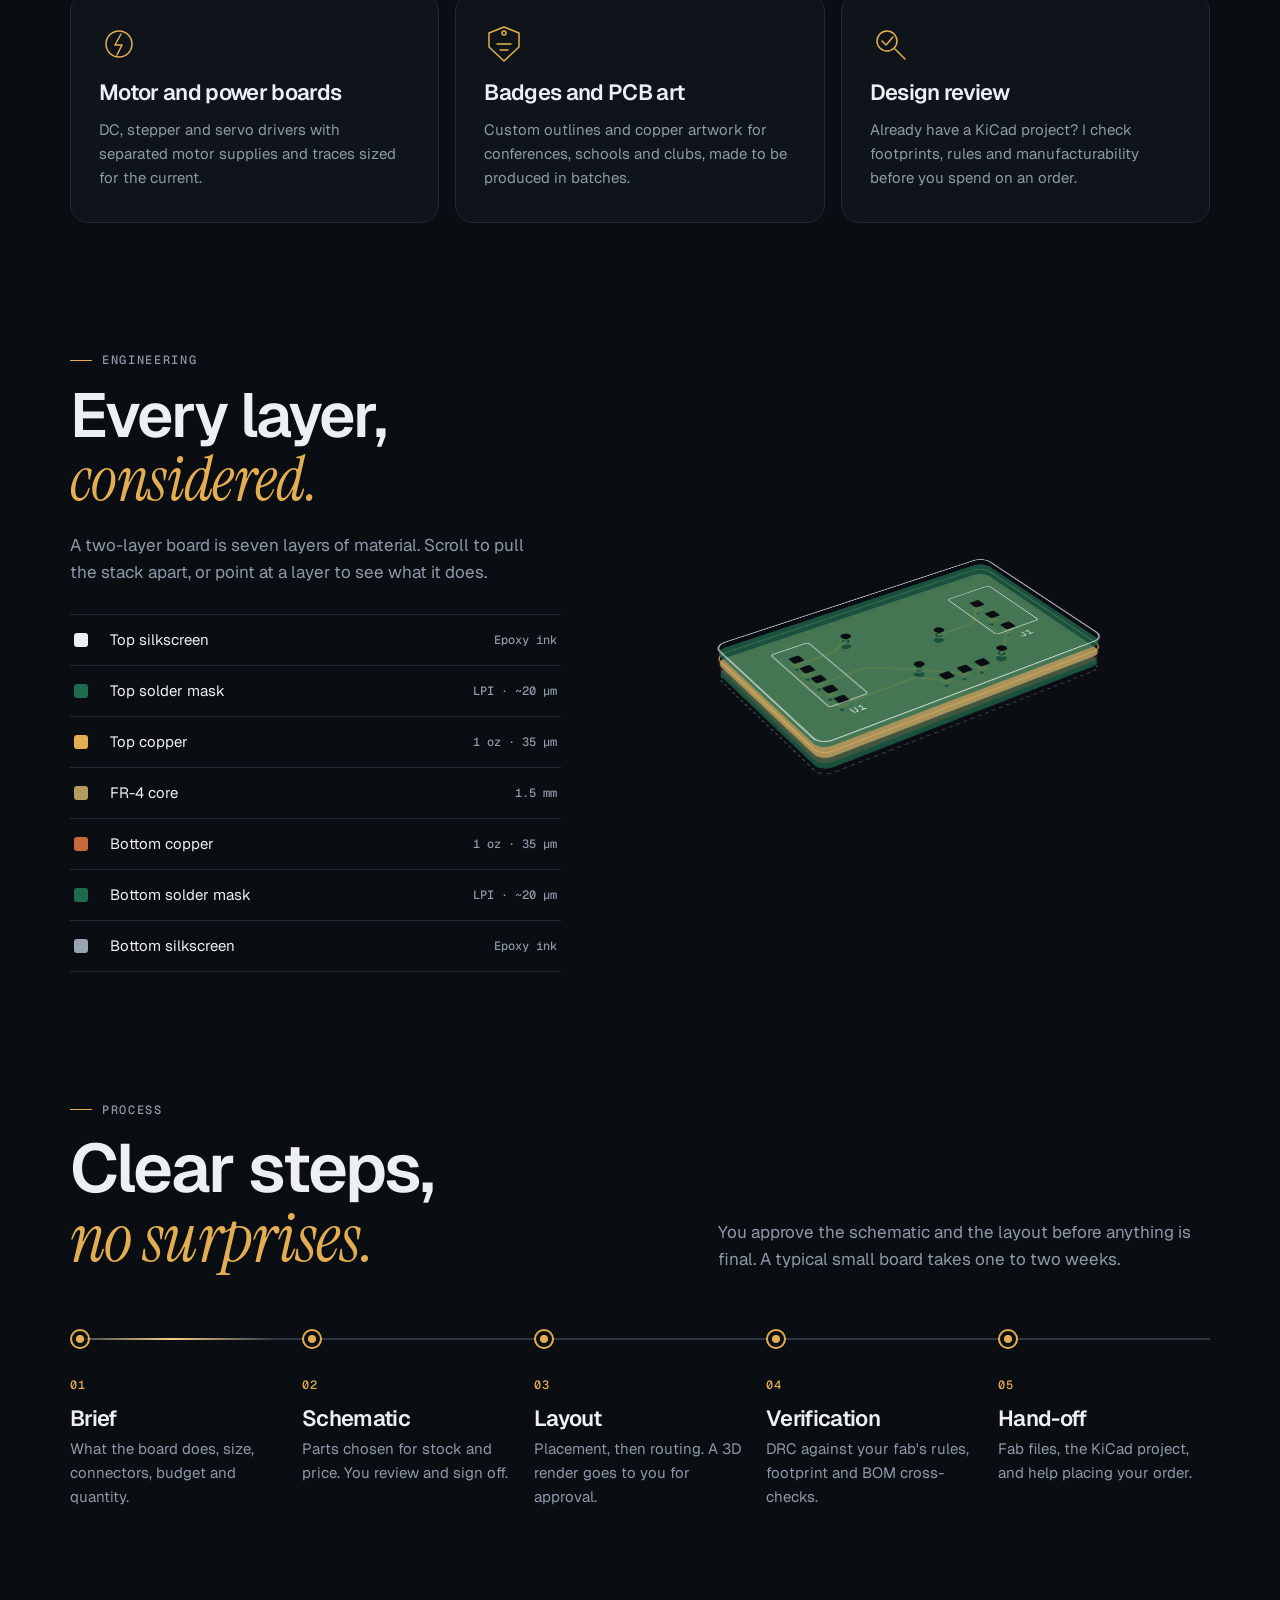
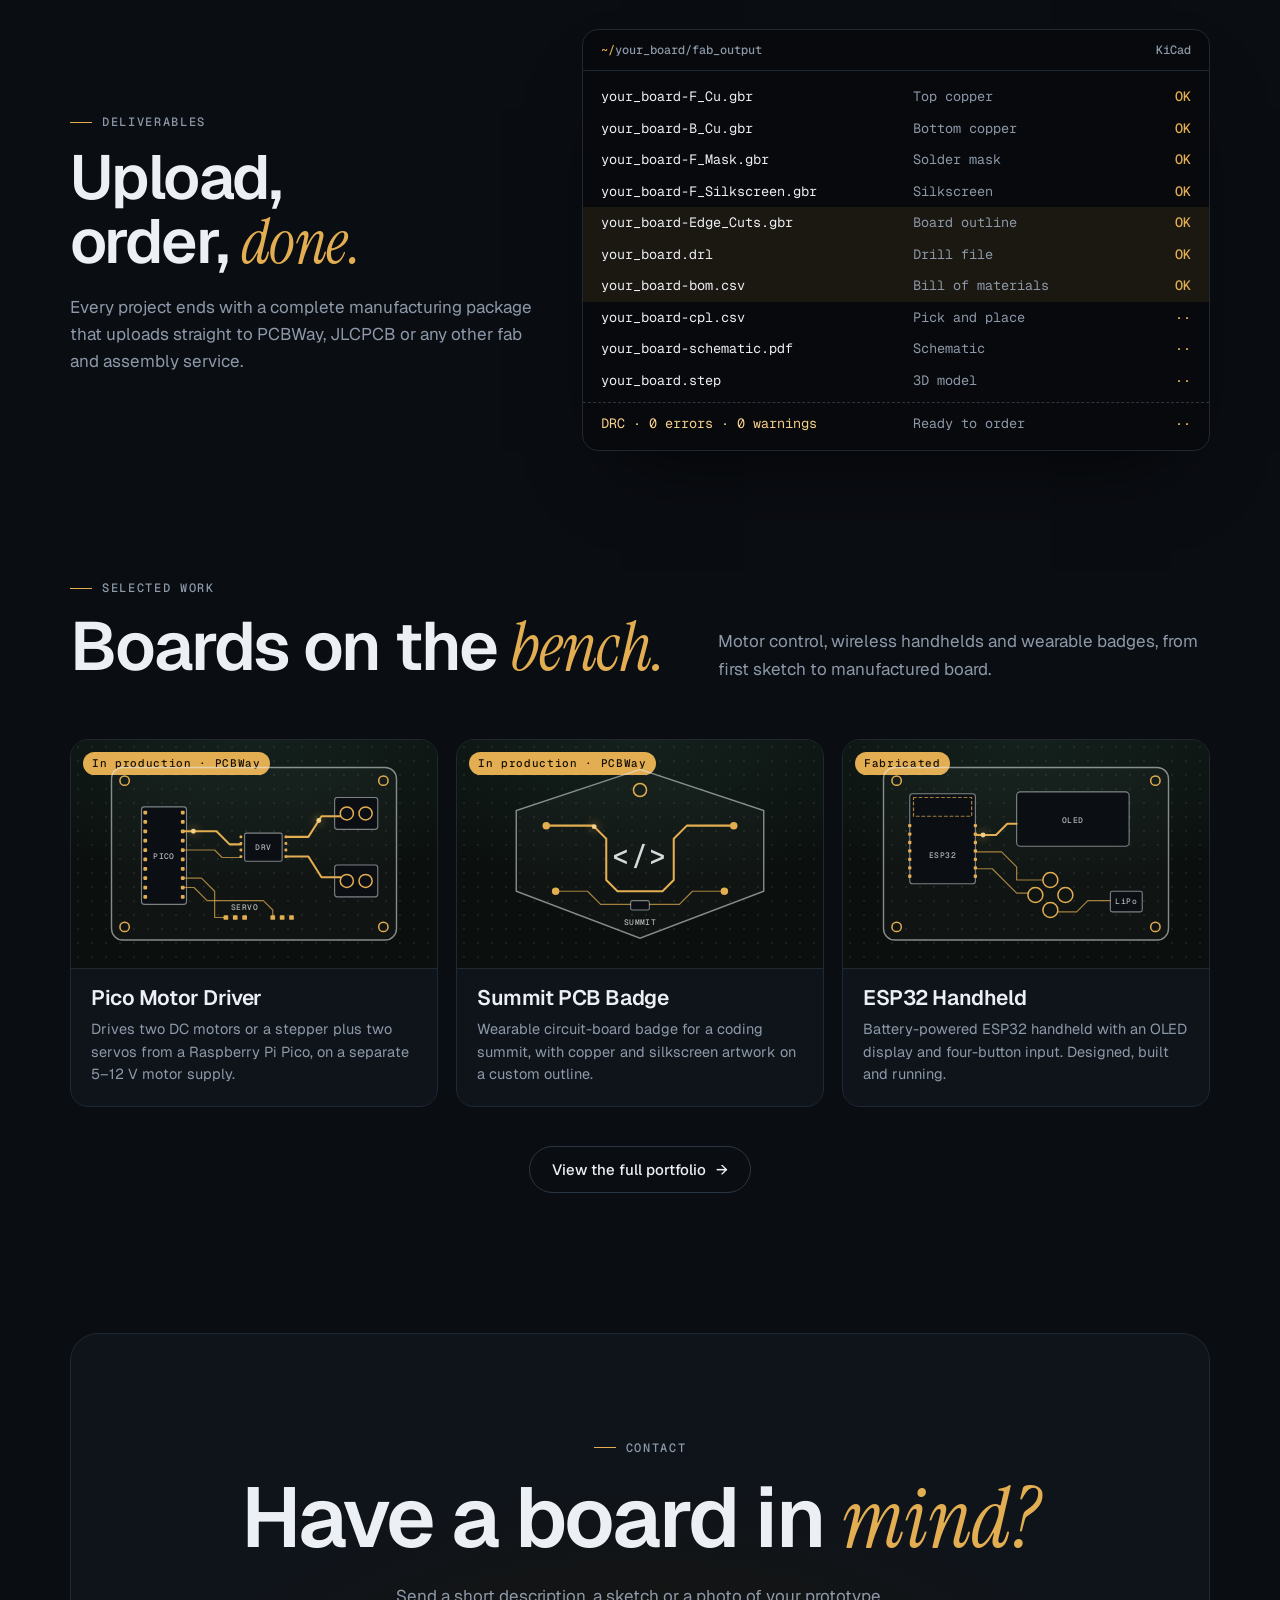
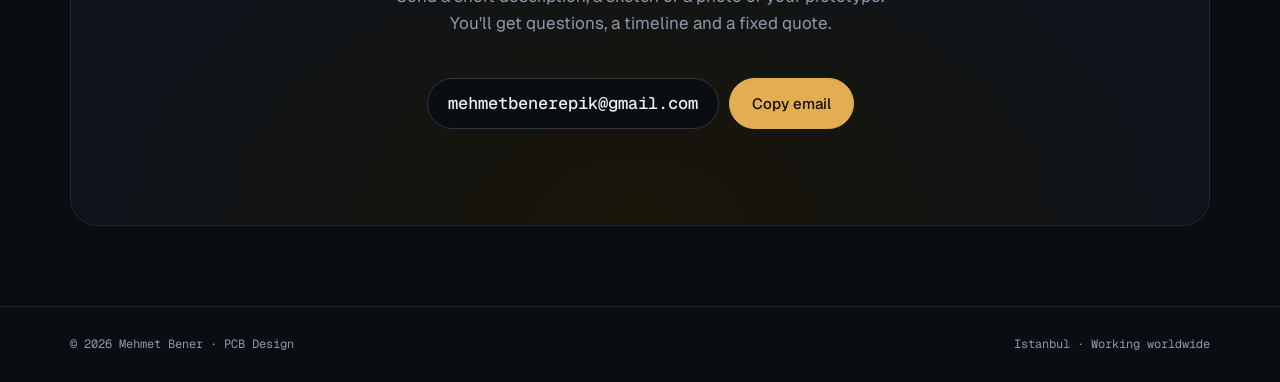
==== commit 800d5a0b: "Update index.html" ====
--- a/index.html
+++ b/index.html
@@ -245,7 +245,7 @@
     <span class="eyebrow">Contact</span>
     <h2>Have a board in <em class="s">mind?</em></h2>
     <p>Send a short description, a sketch or a photo of your prototype. You'll get questions, a timeline and a fixed quote.</p>
-    <div class="mail"><code id="addr">your.email@example.com</code><button class="btn gold mag" type="button" id="copy">Copy email</button></div>
+    <div class="mail"><code id="addr">mehmetbenerepik@gmail.com</code><button class="btn gold mag" type="button" id="copy">Copy email</button></div>
   </div>
 </section>
 </main>
@@ -376,4 +376,4 @@
 })();
 </script>
 
-</body></html>+</body></html>
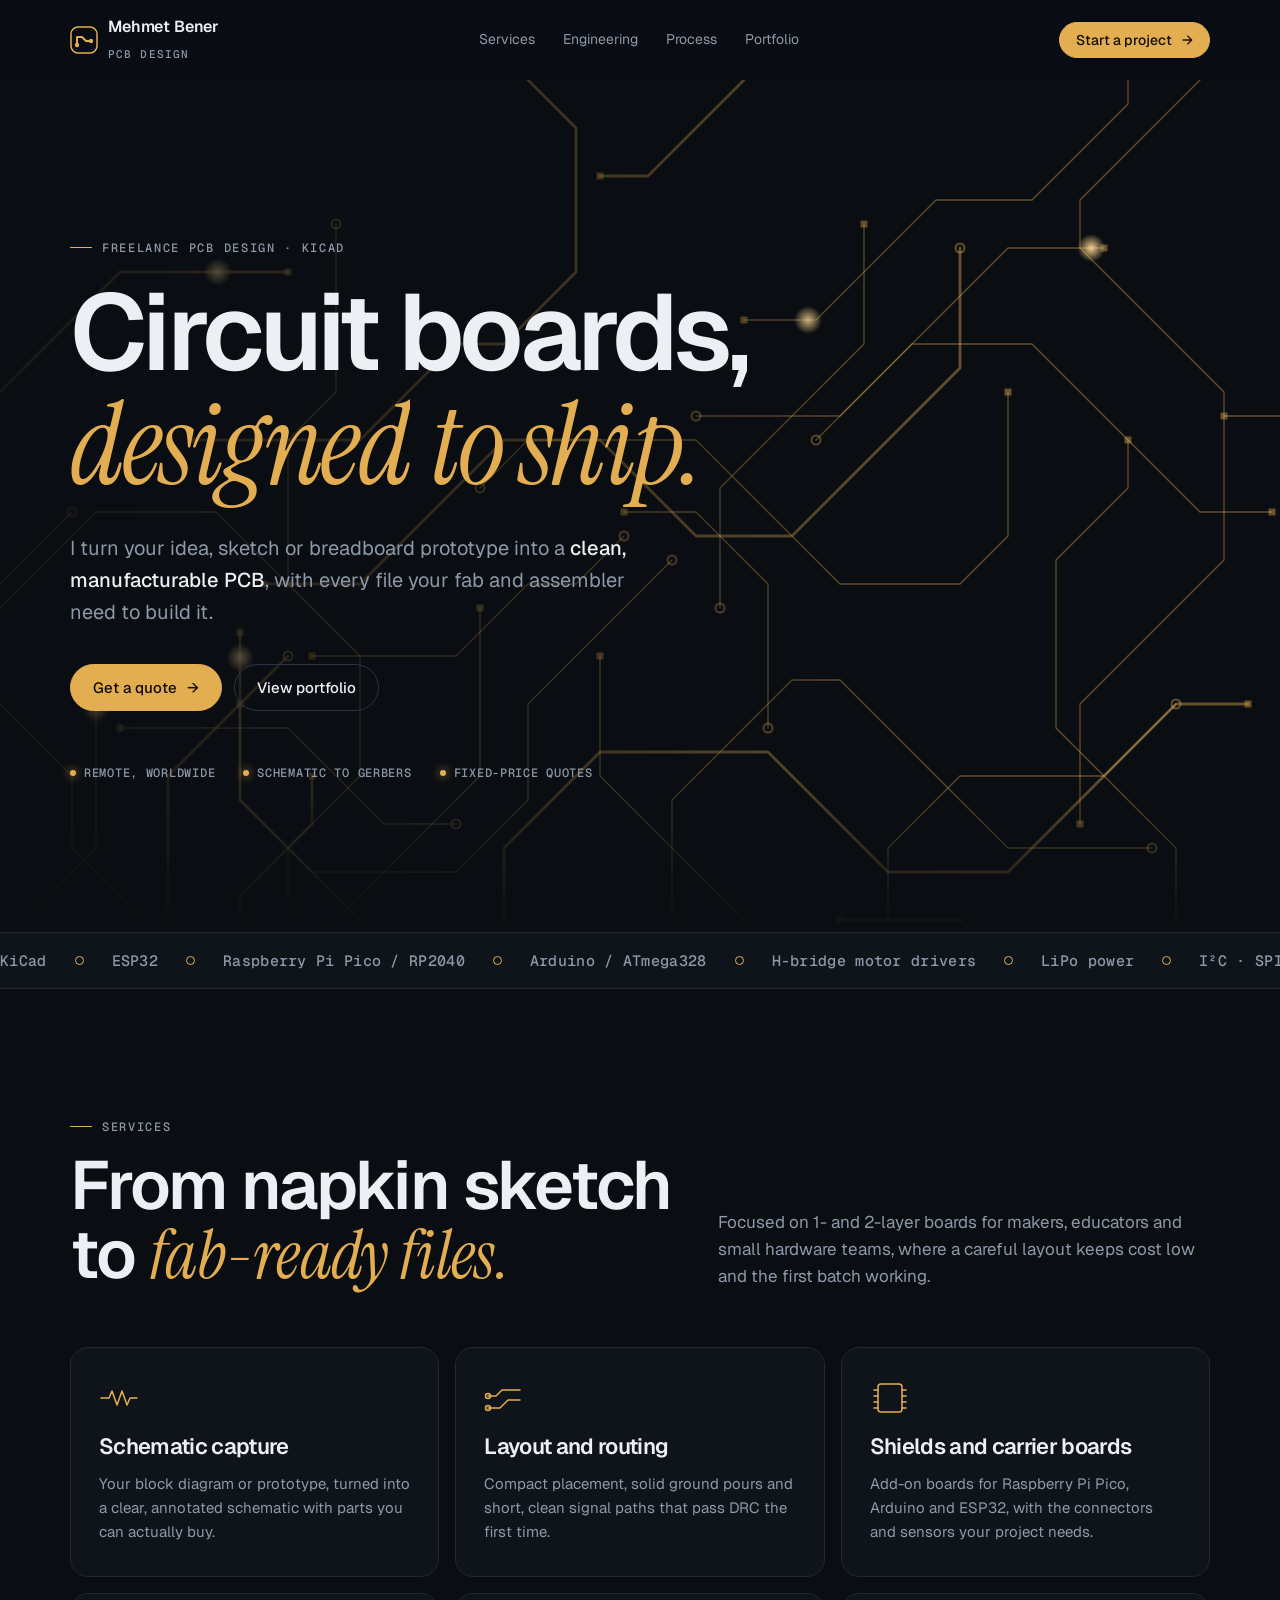
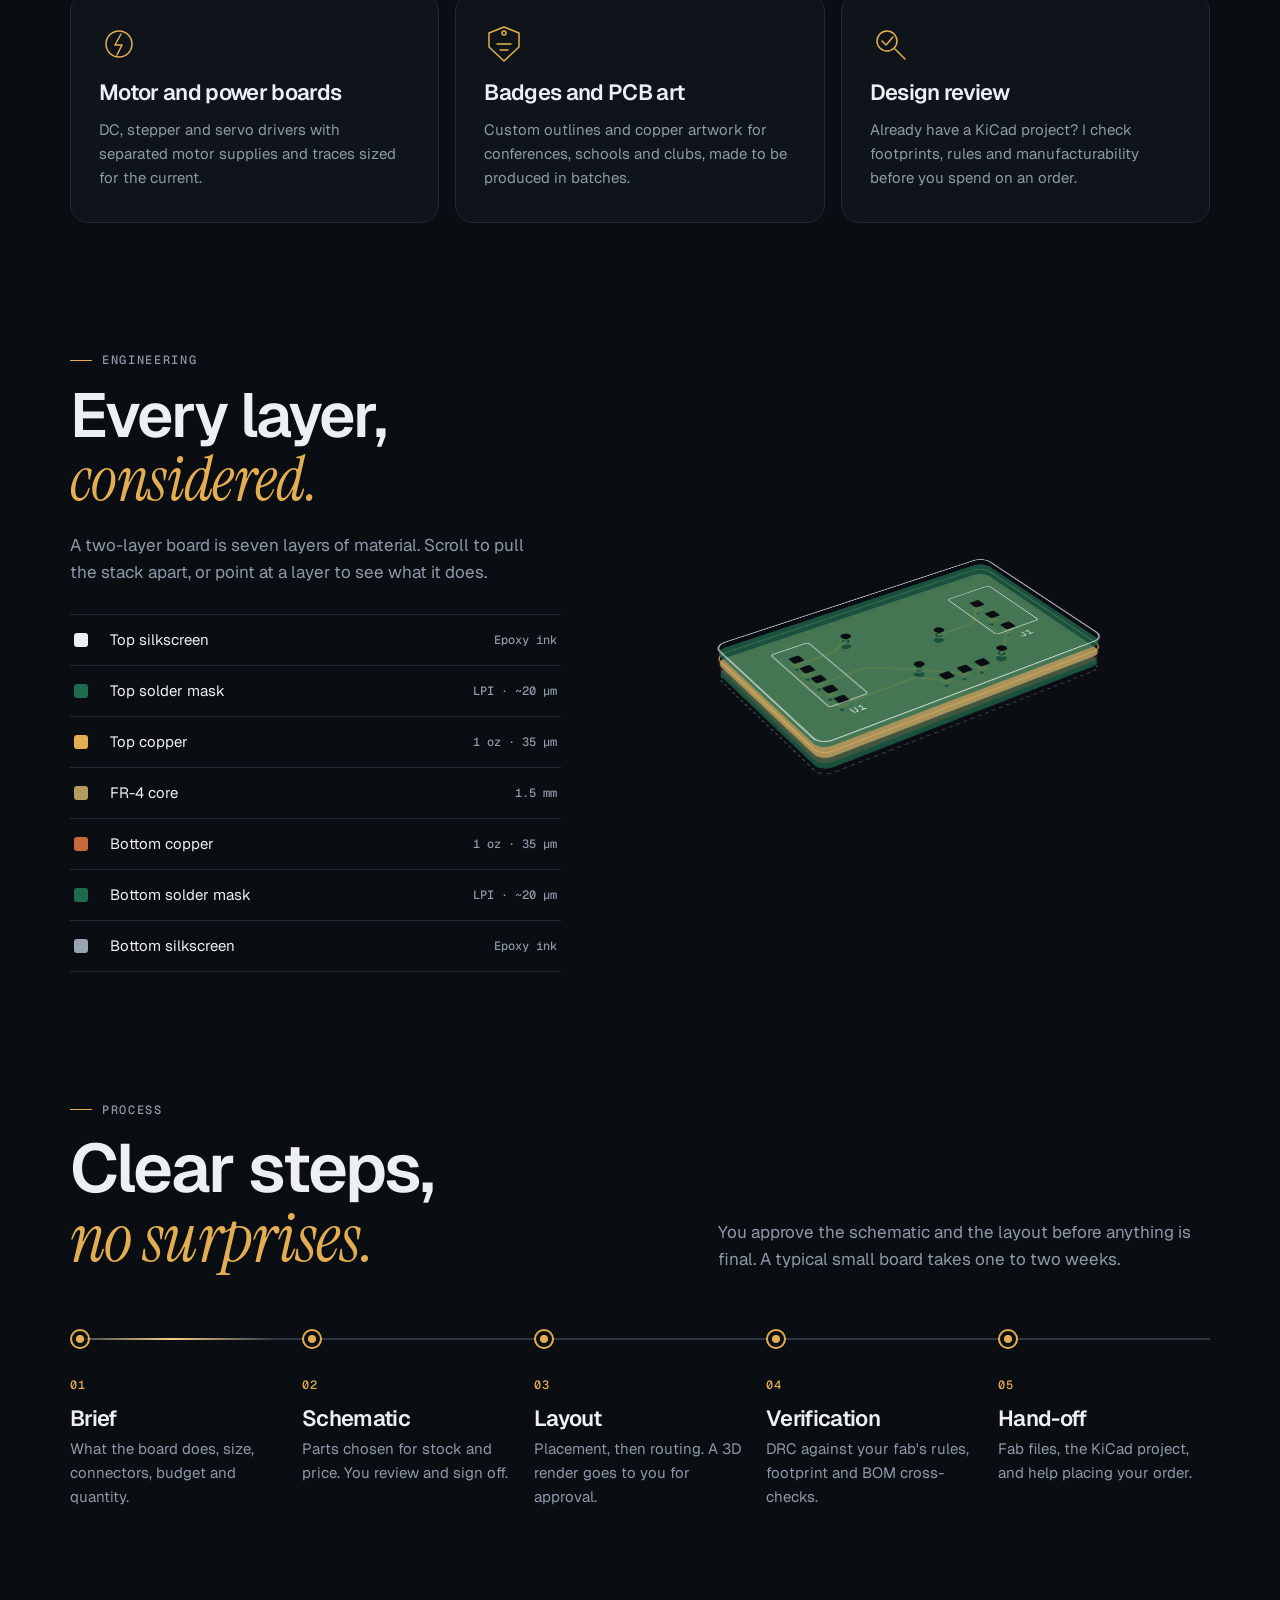
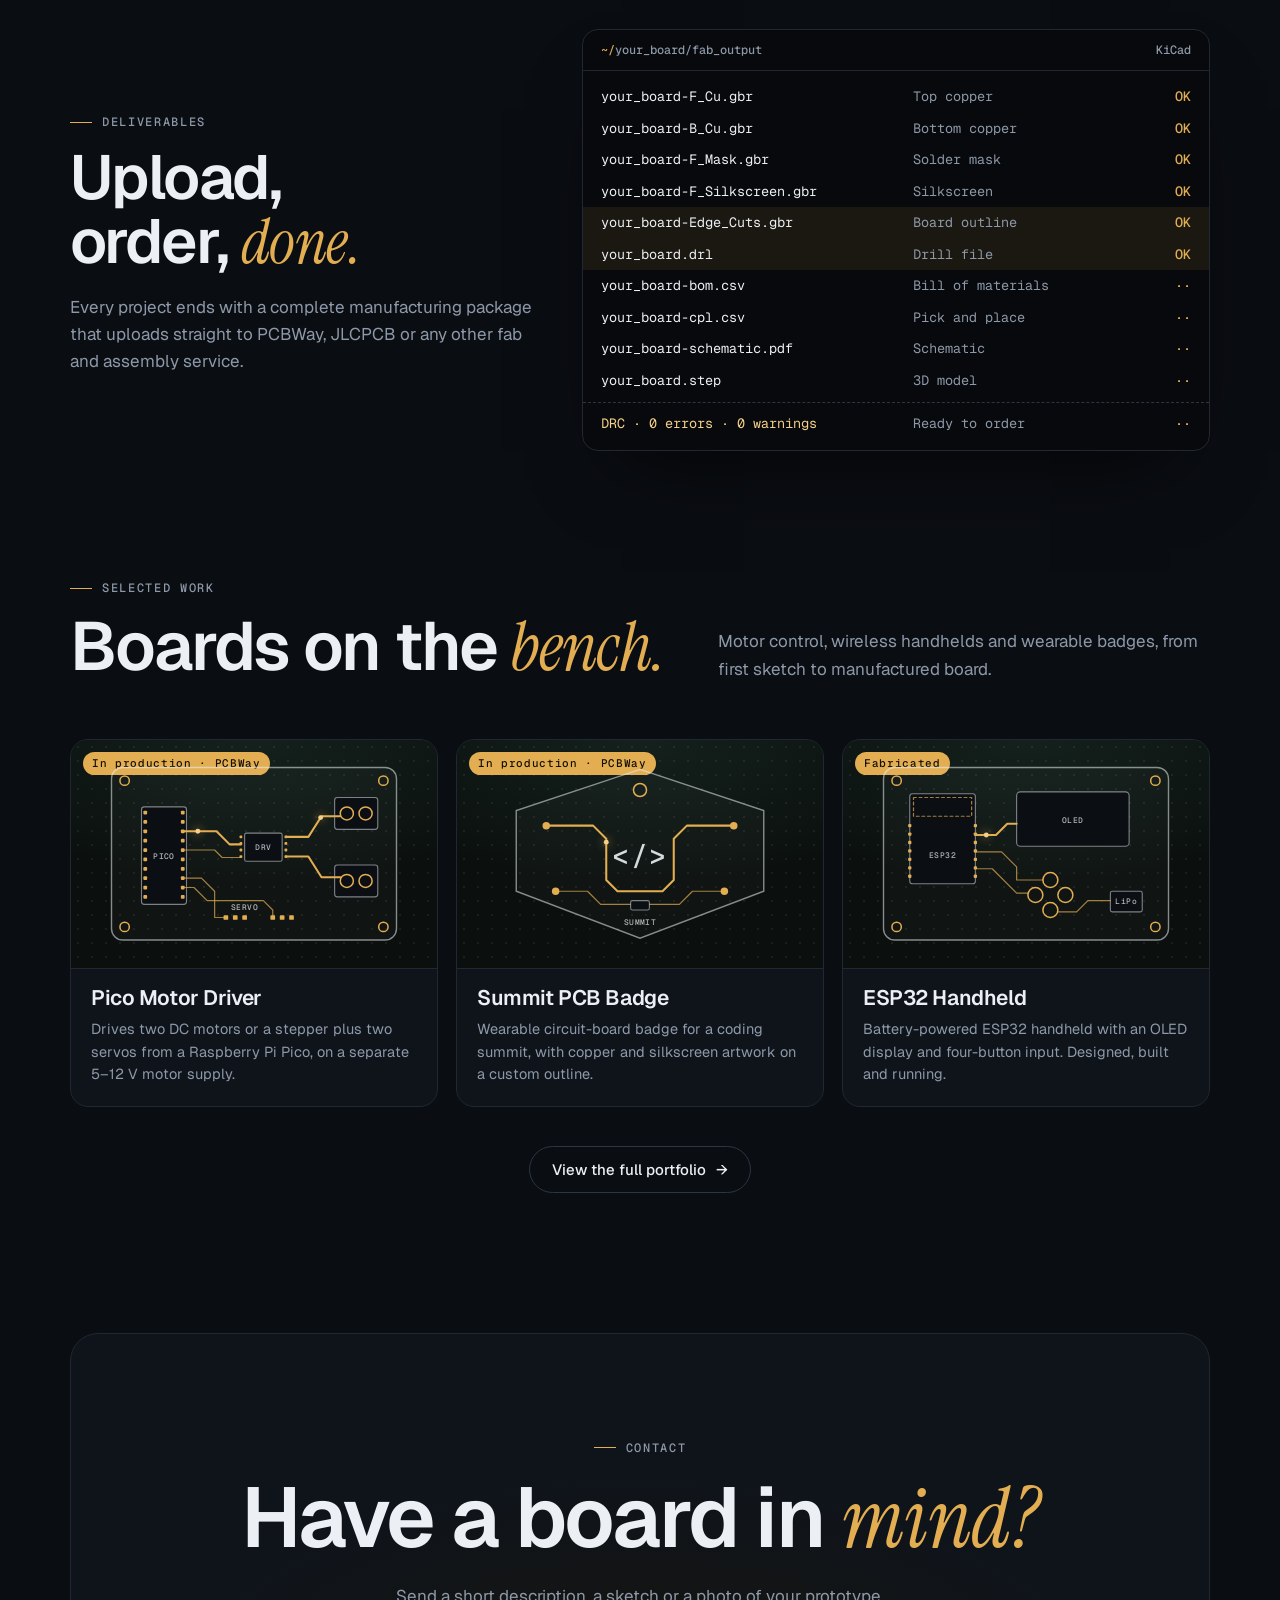
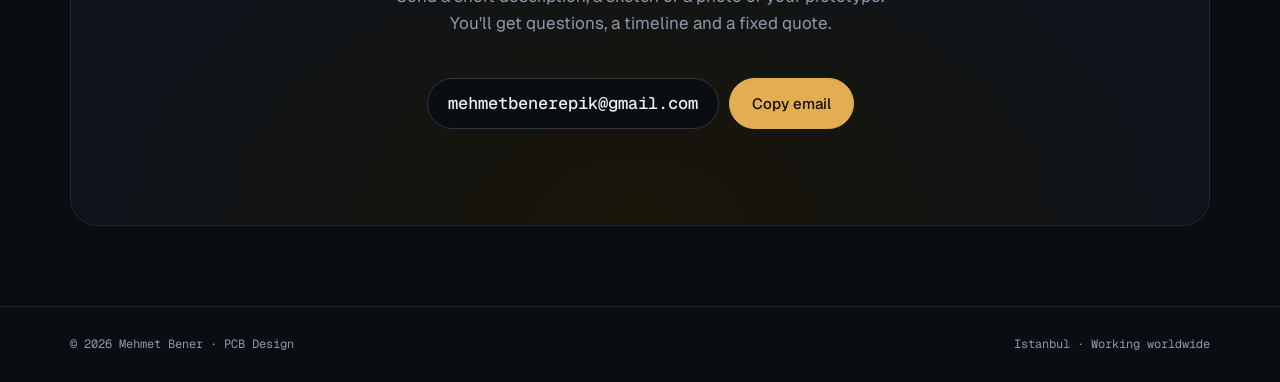
==== commit 046873e8: "Update index.html" ====
--- a/index.html
+++ b/index.html
@@ -1,10 +1,127 @@
-<!doctype html><html><head><meta charset=utf8><meta name=viewport content="width=device-width,initial-scale=1,viewport-fit=cover"><style>:root{color-scheme:light;box-sizing:border-box;padding-top:env(safe-area-inset-top,0px);padding-bottom:env(safe-area-inset-bottom,0px)}html{scroll-padding-top:env(safe-area-inset-top,0px)}body{margin:0;padding:0;font:14px -apple-system,BlinkMacSystemFont,sans-serif;background:#fff;color:#000}img{max-width:100%}[hidden]:not([hidden=until-found i]){display:none!important}</style></head><body>
+<!doctype html>
+<html lang="en">
+<head>
+<meta charset="utf-8">
+<meta name="viewport" content="width=device-width, initial-scale=1, viewport-fit=cover">
 <title>Mehmet Bener PCB Design</title>
-<meta name="claude:viewport-fit-sides" content="cover">
 <meta name="description" content="Freelance PCB design in KiCad: microcontroller boards, shields, motor drivers and badges, delivered fab-ready.">
+
 <link rel="stylesheet" href="https://fonts.googleapis.com/css2?family=Geist:wght@400;500;600;700&family=Geist+Mono:wght@400;500&family=Instrument+Serif:ital@0;1&display=swap">
-<link rel="stylesheet" href="site.css">
 <style>
+:root{padding-top:env(safe-area-inset-top,0px);padding-bottom:env(safe-area-inset-bottom,0px)}
+body{margin:0}
+img{max-width:100%}
+/* Layout: a dark board under a bench light. Matte soldermask black, ENIG gold for anything live, silkscreen white for type. One committed dark look. */
+:root{
+  color-scheme:dark;
+  --bg:#0A0D12; --bg2:#0F141B; --bg3:#141B24; --line:#1F2833; --line2:#2B3644;
+  --ink:#ECEFF3; --mute:#8D99A8; --gold:#E3AE52; --gold2:#F5D08A; --copper:#C9693B; --mask:#123B2F; --fr4:#B49A5E;
+  --f-sans:"Geist", "Helvetica Neue", Arial, sans-serif;
+  --f-serif:"Instrument Serif", "Iowan Old Style", Georgia, serif;
+  --f-mono:"Geist Mono", ui-monospace, Menlo, monospace;
+  --ease:cubic-bezier(.2,.7,.1,1);
+}
+*{box-sizing:border-box}
+html{scroll-behavior:smooth}
+body{background:var(--bg);color:var(--ink);font:400 16px/1.6 var(--f-sans);-webkit-font-smoothing:antialiased;overflow-x:hidden}
+h1,h2,h3{margin:0;font-weight:600;letter-spacing:-.03em;line-height:1.02;text-wrap:balance}
+p{margin:0}
+em.s{font-family:var(--f-serif);font-style:italic;font-weight:400;letter-spacing:-.01em;color:var(--gold)}
+a{color:inherit}
+:focus-visible{outline:2px solid var(--gold);outline-offset:3px}
+::selection{background:var(--gold);color:#120D04}
+
+.wrap{max-width:1180px;margin:0 auto;padding-left:max(20px,env(safe-area-inset-left,0px));padding-right:max(20px,env(safe-area-inset-right,0px))}
+.eyebrow{display:inline-flex;align-items:center;gap:10px;font:500 12px/1 var(--f-mono);letter-spacing:.14em;text-transform:uppercase;color:var(--mute)}
+.eyebrow::before{content:"";width:22px;height:1px;background:var(--gold)}
+
+/* progress line + nav */
+.progress{position:fixed;left:0;top:env(safe-area-inset-top,0px);height:2px;width:100%;transform-origin:0 50%;transform:scaleX(var(--p,0));background:linear-gradient(90deg,var(--copper),var(--gold2));z-index:60}
+body::before{content:"";position:fixed;inset:0 0 auto;height:env(safe-area-inset-top,0px);z-index:49;background:var(--bg)}
+nav.top{position:sticky;top:env(safe-area-inset-top,0px);z-index:50;backdrop-filter:blur(14px) saturate(140%);-webkit-backdrop-filter:blur(14px) saturate(140%);background:color-mix(in srgb,var(--bg) 72%,transparent);border-bottom:1px solid transparent;transition:border-color .3s}
+nav.top.scrolled{border-bottom-color:var(--line)}
+nav.top .wrap{display:flex;align-items:center;justify-content:space-between;gap:16px;padding-block:14px}
+.logo{display:flex;align-items:center;gap:10px;text-decoration:none;font-weight:600;letter-spacing:-.01em}
+.logo svg{width:28px;height:28px}
+.logo small{font:500 11px/1 var(--f-mono);color:var(--mute);letter-spacing:.1em;text-transform:uppercase}
+.links{display:flex;gap:28px;font-size:14px;color:var(--mute)}
+.links a{text-decoration:none;position:relative;transition:color .2s}
+.links a::after{content:"";position:absolute;left:0;right:0;bottom:-4px;height:1px;background:var(--gold);transform:scaleX(0);transform-origin:right;transition:transform .35s var(--ease)}
+.links a:hover,.links a[aria-current]{color:var(--ink)}
+.links a:hover::after,.links a[aria-current]::after{transform:scaleX(1);transform-origin:left}
+@media (max-width:760px){.links{display:none}}
+
+/* buttons */
+.btn{--mx:0px;--my:0px;display:inline-flex;align-items:center;gap:10px;font:500 15px/1 var(--f-sans);padding:15px 22px;border-radius:999px;text-decoration:none;cursor:pointer;border:1px solid var(--line2);background:transparent;color:var(--ink);transform:translate(var(--mx),var(--my));transition:transform .25s var(--ease),background .25s,border-color .25s,color .25s;position:relative;overflow:hidden;isolation:isolate}
+.btn.gold{background:var(--gold);border-color:var(--gold);color:#140E04}
+.btn.gold::before{content:"";position:absolute;inset:0;background:linear-gradient(110deg,transparent 30%,rgba(255,255,255,.55) 50%,transparent 70%);transform:translateX(-120%);z-index:-1}
+.btn.gold:hover::before{transition:transform .7s var(--ease);transform:translateX(120%)}
+.btn:not(.gold):hover{border-color:var(--gold);color:var(--gold2)}
+.btn .arr{transition:transform .3s var(--ease)}
+.btn:hover .arr{transform:translateX(4px)}
+.btn.sm{padding:10px 16px;font-size:14px}
+
+/* reveal: movement only, content is always visible */
+.rv{transform:translateY(22px);transition:transform .9s var(--ease) var(--d,0s)}
+.rv.in{transform:none}
+
+/* glow cards */
+.glow{--gx:50%;--gy:50%;position:relative;background:var(--bg2);border:1px solid var(--line);border-radius:18px;overflow:hidden;isolation:isolate}
+.glow::before{content:"";position:absolute;inset:0;background:radial-gradient(420px circle at var(--gx) var(--gy),rgba(227,174,82,.13),transparent 45%);opacity:0;transition:opacity .35s;z-index:-1}
+.glow::after{content:"";position:absolute;inset:0;border-radius:inherit;padding:1px;background:radial-gradient(260px circle at var(--gx) var(--gy),var(--gold),transparent 60%);-webkit-mask:linear-gradient(#000 0 0) content-box,linear-gradient(#000 0 0);-webkit-mask-composite:xor;mask-composite:exclude;opacity:0;transition:opacity .35s;pointer-events:none}
+.glow:hover::before,.glow:hover::after{opacity:1}
+
+/* board drawings (shared by both pages) */
+.board{width:100%;height:auto;display:block}
+.board .edge{fill:rgba(255,255,255,.025);stroke:var(--ink);stroke-opacity:.55;stroke-width:1.5}
+.board .tr{fill:none;stroke:var(--gold);stroke-width:2.2;stroke-linecap:round;stroke-linejoin:round;stroke-dasharray:var(--len,600);stroke-dashoffset:0;transition:stroke-dashoffset 1.4s var(--ease)}
+.board .tr.thin{stroke-width:1.3;stroke-opacity:.7}
+.board .pad{fill:var(--gold)}
+.board .ring{fill:none;stroke:var(--gold);stroke-width:1.6}
+.board .ic{fill:#0B0F14;stroke:var(--ink);stroke-opacity:.5;stroke-width:1.2}
+.board .txt{fill:var(--ink);fill-opacity:.75;font:500 8.5px var(--f-mono);letter-spacing:.06em}
+.board .pulse{fill:var(--gold2);filter:drop-shadow(0 0 5px var(--gold))}
+.redraw .board .tr{stroke-dashoffset:var(--len,600);transition:none}
+
+/* project cards (shared) */
+.pcard{display:flex;flex-direction:column;transition:transform .45s var(--ease),border-color .3s;will-change:transform}
+.pcard:hover{border-color:var(--line2)}
+.pcard .art{position:relative;aspect-ratio:16/10;max-width:100%;background:radial-gradient(120% 90% at 50% 0%,#14211c,#0b100e 70%);border-bottom:1px solid var(--line);display:grid;place-items:center;padding:18px}
+.pcard .art::before{content:"";position:absolute;inset:0;background-image:radial-gradient(rgba(236,239,243,.07) 1px,transparent 1.2px);background-size:14px 14px;pointer-events:none}
+.pcard .art .board{position:relative;max-width:300px;transition:transform .6s var(--ease)}
+.pcard:hover .art .board{transform:scale(1.04)}
+.pcard .tagline{position:absolute;top:12px;left:12px;font:500 11px/1 var(--f-mono);letter-spacing:.06em;color:#140E04;background:var(--gold);padding:6px 9px;border-radius:999px}
+.pcard .info{padding:18px 20px 20px;display:flex;flex-direction:column;gap:10px;min-width:0}
+.pcard h3{font-size:21px;letter-spacing:-.02em}
+.pcard p{color:var(--mute);font-size:14.5px;line-height:1.55}
+.chips{display:flex;flex-wrap:wrap;gap:6px;margin-top:2px}
+.chips span{font:500 11px/1 var(--f-mono);color:var(--ink);border:1px solid var(--line2);padding:6px 8px;border-radius:6px;letter-spacing:.03em}
+
+footer.foot{border-top:1px solid var(--line);padding-block:28px;font:400 12px/1.6 var(--f-mono);color:var(--mute)}
+footer.foot .wrap{display:flex;justify-content:space-between;gap:16px;flex-wrap:wrap}
+
+@media (prefers-reduced-motion:reduce){
+  html{scroll-behavior:auto}
+  *,*::before,*::after{animation:none!important;transition:none!important}
+  .rv{transform:none}
+}
+
+/* photo slots: two per board, placeholder until the file exists */
+.shots{display:grid;grid-template-columns:1fr 1fr;gap:8px;margin-top:4px}
+.shot{position:relative;aspect-ratio:4/3;max-width:100%;border-radius:10px;overflow:hidden;border:1px solid var(--line);background:var(--bg3);padding:0;cursor:zoom-in;color:inherit;font:inherit}
+.shot img{width:100%;height:100%;object-fit:cover;display:block;transition:transform .6s var(--ease)}
+.shot:hover img{transform:scale(1.06)}
+.shot .ph{display:none}
+.shot.missing{cursor:default;border-style:dashed;border-color:var(--line2)}
+.shot.missing img{display:none}
+.shot.missing .ph{position:absolute;inset:0;display:flex;flex-direction:column;align-items:center;justify-content:center;gap:6px;padding:8px;text-align:center;font:500 10.5px/1.3 var(--f-mono);color:var(--mute);word-break:break-all}
+.shot.missing .ph svg{width:20px;height:20px;stroke:var(--gold);fill:none;stroke-width:1.5}
+.lightbox{position:fixed;inset:0;z-index:100;display:grid;place-items:center;padding:max(20px,env(safe-area-inset-top,0px)) max(20px,env(safe-area-inset-right,0px)) max(20px,env(safe-area-inset-bottom,0px)) max(20px,env(safe-area-inset-left,0px));background:rgba(5,7,10,.88);backdrop-filter:blur(8px);-webkit-backdrop-filter:blur(8px);cursor:zoom-out;animation:lbin .35s var(--ease)}
+.lightbox img{max-width:min(1100px,100%);max-height:84vh;border-radius:12px;box-shadow:0 30px 80px rgba(0,0,0,.6)}
+.lightbox p{margin-top:14px;font:500 13px/1 var(--f-mono);color:var(--mute);text-align:center}
+@keyframes lbin{from{opacity:0}to{opacity:1}}
+
+/* ===== page ===== */
 /* ---------- hero ---------- */
 .hero{position:relative;display:flex;align-items:center;overflow:hidden;border-bottom:1px solid var(--line)}
 #route{position:absolute;inset:0;width:100%;height:100%;-webkit-mask-image:linear-gradient(90deg,rgba(0,0,0,.18) 0%,rgba(0,0,0,.45) 35%,#000 75%);mask-image:linear-gradient(90deg,rgba(0,0,0,.18) 0%,rgba(0,0,0,.45) 35%,#000 75%);}
@@ -114,6 +231,8 @@
 .mail code{font:500 17px/1 var(--f-mono);padding:16px 20px;border:1px solid var(--line2);border-radius:999px;background:var(--bg);user-select:all;word-break:break-all}
 </style>
 
+</head>
+<body>
 <div class="progress" aria-hidden="true"></div>
 <nav class="top">
   <div class="wrap">
@@ -252,8 +371,186 @@
 
 <footer class="foot"><div class="wrap"><span>© 2026 Mehmet Bener · PCB Design</span><span>Istanbul · Working worldwide</span></div></footer>
 
-<script src="site.js"></script>
 <script>
+/* Shared interactions and board drawings for both pages */
+(function(){
+const RM = matchMedia("(prefers-reduced-motion: reduce)").matches;
+const FINE = matchMedia("(pointer: fine)").matches;
+
+/* ---------- project data ---------- */
+const PROJECTS = [
+  {id:"motor", name:"Pico Motor Driver", tag:"In production · PCBWay",
+   blurb:"Drives two DC motors or a stepper plus two servos from a Raspberry Pi Pico, on a separate 5–12 V motor supply.",
+   chips:["RP2040","DRV8833","Motor control"]},
+  {id:"badge", name:"Summit PCB Badge", tag:"In production · PCBWay",
+   blurb:"Wearable circuit-board badge for a coding summit, with copper and silkscreen artwork on a custom outline.",
+   chips:["Custom outline","PCB art","Events"]},
+  {id:"esp", name:"ESP32 Handheld", tag:"Fabricated",
+   blurb:"Battery-powered ESP32 handheld with an OLED display and four-button input. Designed, built and running.",
+   chips:["ESP32","LiPo power","OLED"]},
+  {id:"pulse", name:"Pulse Oximeter Board", tag:"",
+   blurb:"Arduino Nano board that reads heart rate and SpO₂ from a MAX30102 sensor and shows them on an OLED.",
+   chips:["ATmega328","MAX30102","I²C"]},
+  {id:"shield", name:"Pico Robotics Shield", tag:"",
+   blurb:"Robot-ready ports for analog, digital, servo and I²C, so students wire sensors to a Pico without a breadboard.",
+   chips:["RP2040","Servo","Education"]}
+];
+
+/* ---------- board drawing helpers (viewBox 320 x 200) ---------- */
+const R=(x,y,w,h,c,rx=0)=>`<rect x="${x}" y="${y}" width="${w}" height="${h}" rx="${rx}" class="${c}"/>`;
+const C=(x,y,r,c)=>`<circle cx="${x}" cy="${y}" r="${r}" class="${c}"/>`;
+const T=(x,y,s,a="middle")=>`<text x="${x}" y="${y}" text-anchor="${a}" class="txt">${s}</text>`;
+const P=(d,c="tr")=>`<path d="${d}" class="${c}"/>`;
+const row=(x,y,n,dx,dy,s=4)=>{let o="";for(let i=0;i<n;i++)o+=R(x+i*dx-s/2,y+i*dy-s/2,s,s,"pad",1);return o};
+const holes=()=>C(22,22,5,"ring")+C(298,22,5,"ring")+C(22,178,5,"ring")+C(298,178,5,"ring");
+const edge=()=>R(8,8,304,184,"edge",12);
+
+const DRAW = {
+  motor(){
+    return edge()+holes()+
+      R(40,50,48,104,"ic",3)+row(44,56,10,0,10)+row(84,56,10,0,10)+T(64,106,"PICO")+
+      R(150,78,40,30,"ic",2)+row(146,82,4,0,7,3)+row(194,82,4,0,7,3)+T(170,96,"DRV")+
+      R(246,40,46,34,"ic",3)+C(259,57,7,"ring")+C(279,57,7,"ring")+
+      R(246,112,46,34,"ic",3)+C(259,129,7,"ring")+C(279,129,7,"ring")+
+      row(130,168,3,10,0,5)+row(180,168,3,10,0,5)+T(150,160,"SERVO",)+
+      P("M84 76 H120 L134 90 H146")+P("M84 96 H118 L126 104 H146","tr thin")+
+      P("M194 82 H218 L232 60 H252")+P("M194 103 H218 L232 125 H252")+
+      P("M84 126 H104 L118 140 V168 H130","tr thin")+P("M84 136 H96 L110 150 H170 L180 160 V168","tr thin");
+  },
+  badge(){
+    return `<path d="M160 10 L292 54 L292 140 L160 190 L28 140 L28 54 Z" class="edge"/>`+
+      C(160,32,7,"ring")+
+      `<text x="160" y="112" text-anchor="middle" class="txt" style="font-size:30px;fill-opacity:.9">&lt;/&gt;</text>`+
+      P("M60 70 H110 L124 84 V128 L136 140 H184 L196 128 V84 L210 70 H260")+
+      P("M70 140 H104 L118 154 H202 L216 140 H250","tr thin")+
+      C(60,70,4,"pad")+C(260,70,4,"pad")+C(70,140,4,"pad")+C(250,140,4,"pad")+
+      R(150,150,20,10,"ic",2)+T(160,176,"SUMMIT");
+  },
+  esp(){
+    return edge()+holes()+
+      R(36,36,70,96,"ic",3)+`<path d="M40 40 H102 V60 H40 Z" fill="none" class="tr thin" style="stroke-dasharray:3 3"/>`+
+      row(36,70,7,0,9,3.5)+row(106,70,7,0,9,3.5)+T(71,104,"ESP32")+
+      R(150,34,120,58,"ic",4)+T(210,67,"OLED")+
+      C(186,128,8,"ring")+C(170,144,8,"ring")+C(202,144,8,"ring")+C(186,160,8,"ring")+
+      R(250,140,34,22,"ic",2)+T(267,154,"LiPo")+
+      P("M106 80 H128 L140 68 H150")+P("M106 98 H134 L150 114 V128 H178","tr thin")+
+      P("M106 116 H124 L150 142 H162","tr thin")+P("M250 150 H226 L214 162 H194","tr thin");
+  },
+  pulse(){
+    return edge()+holes()+
+      R(36,56,110,40,"ic",3)+row(44,60,10,10,0,3.5)+row(44,92,10,10,0,3.5)+T(91,80,"NANO")+
+      R(180,36,100,52,"ic",4)+T(230,66,"OLED")+
+      R(214,122,30,30,"ic",3)+C(229,137,6,"ring")+T(229,166,"MAX30102")+
+      C(60,146,8,"ring")+C(92,146,8,"ring")+C(124,146,8,"ring")+
+      P("M146 66 H166 L176 56 H180")+P("M146 82 H168 L196 110 V122 H214")+
+      P("M60 138 V112 L68 104 H120","tr thin")+P("M124 138 V118 L138 104 H146","tr thin");
+  },
+  shield(){
+    let ports="";
+    [["A",40],["D",100],["S",184],["I²C",250]].forEach(([l,x],i)=>{
+      for(let k=0;k<3;k++)ports+=row(x,30+k*12,i===3?4:3,10,0,5);
+      ports+=T(x+10,82,l);
+    });
+    return edge()+holes()+ports+
+      R(116,100,92,48,"ic",3)+row(122,104,9,10,0,3.5)+row(122,144,9,10,0,3.5)+T(162,128,"PICO")+
+      P("M60 66 V90 L82 112 H116")+P("M120 66 V86 L134 100","tr thin")+
+      P("M204 66 V86 L190 100","tr thin")+P("M270 66 V90 L248 112 H208")+
+      P("M60 160 H260","tr thin");
+  }
+};
+
+PROJECTS.forEach(p=>{p.photos=[
+  {src:`media/${p.id}/1.jpg`,cap:"Photo 1"},
+  {src:`media/${p.id}/2.jpg`,cap:"Photo 2"}
+]});
+
+function photoSlots(p){
+  return `<div class="shots">${p.photos.map(ph=>`<button type="button" class="shot" data-src="${ph.src}" data-cap="${p.name} · ${ph.cap}">
+    <img src="${ph.src}" alt="${p.name}, ${ph.cap.toLowerCase()}" loading="lazy" onerror="this.parentNode.classList.add('missing')">
+    <span class="ph"><svg viewBox="0 0 24 24"><rect x="3" y="5" width="18" height="14" rx="2"/><circle cx="9" cy="11" r="2"/><path d="M21 17l-5-5-8 7"/></svg>${ph.src}</span></button>`).join("")}</div>`;
+}
+
+function lightbox(){
+  document.addEventListener("click",e=>{
+    const b=e.target.closest(".shot");if(!b||b.classList.contains("missing"))return;
+    const box=document.createElement("div");box.className="lightbox";box.setAttribute("role","dialog");box.setAttribute("aria-label","Photo");
+    box.innerHTML=`<div><img src="${b.dataset.src}" alt=""><p>${b.dataset.cap}</p></div>`;
+    const close=()=>{box.remove();removeEventListener("keydown",esc)};const esc=ev=>{if(ev.key==="Escape")close()};
+    box.addEventListener("click",close);addEventListener("keydown",esc);document.body.appendChild(box);
+  });
+}
+
+function drawBoard(id){
+  return `<svg class="board" viewBox="0 0 320 200" role="img" aria-label="${id} board drawing">${DRAW[id]()}</svg>`;
+}
+
+/* measure traces, add travelling pulses, redraw on hover */
+function wireBoard(host){
+  const svg=host.querySelector("svg.board"); if(!svg) return;
+  const trs=[...svg.querySelectorAll(".tr")];
+  trs.forEach(p=>{try{p.style.setProperty("--len",Math.ceil(p.getTotalLength())+1)}catch(e){}});
+  if(!RM){
+    trs.filter(p=>!p.classList.contains("thin")).slice(0,2).forEach((p,i)=>{
+      const c=document.createElementNS("http://www.w3.org/2000/svg","circle");
+      c.setAttribute("r","2.6");c.setAttribute("class","pulse");
+      c.innerHTML=`<animateMotion dur="${2.6+i*.9}s" begin="${i*.8}s" repeatCount="indefinite" path="${p.getAttribute("d")}"/>`;
+      svg.appendChild(c);
+    });
+    const card=host.closest("[data-board-card]")||host;
+    card.addEventListener("pointerenter",()=>{host.classList.add("redraw");host.getBoundingClientRect();requestAnimationFrame(()=>host.classList.remove("redraw"))});
+  }
+}
+
+/* ---------- page-wide effects ---------- */
+function init(){
+  const bar=document.querySelector(".progress"), nav=document.querySelector("nav.top");
+  let ticking=false;
+  const onScroll=()=>{ if(ticking) return; ticking=true; requestAnimationFrame(()=>{
+    const h=document.documentElement.scrollHeight-innerHeight;
+    if(bar) bar.style.setProperty("--p",h>0?scrollY/h:0);
+    if(nav) nav.classList.toggle("scrolled",scrollY>8);
+    document.dispatchEvent(new CustomEvent("tick"));
+    ticking=false;});
+  };
+  addEventListener("scroll",onScroll,{passive:true}); onScroll();
+
+  if("IntersectionObserver" in window && !RM){
+    const io=new IntersectionObserver(es=>es.forEach(e=>{if(e.isIntersecting){e.target.classList.add("in");io.unobserve(e.target)}}),{rootMargin:"0px 0px -8% 0px"});
+    document.querySelectorAll(".rv").forEach(el=>io.observe(el));
+  } else document.querySelectorAll(".rv").forEach(el=>el.classList.add("in"));
+
+  document.querySelectorAll(".glow").forEach(el=>el.addEventListener("pointermove",e=>{
+    const r=el.getBoundingClientRect();
+    el.style.setProperty("--gx",(e.clientX-r.left)+"px");el.style.setProperty("--gy",(e.clientY-r.top)+"px");
+  }));
+
+  if(FINE && !RM){
+    document.querySelectorAll(".mag").forEach(el=>{
+      el.addEventListener("pointermove",e=>{const r=el.getBoundingClientRect();
+        el.style.setProperty("--mx",((e.clientX-r.left-r.width/2)*.22)+"px");
+        el.style.setProperty("--my",((e.clientY-r.top-r.height/2)*.3)+"px");});
+      el.addEventListener("pointerleave",()=>{el.style.setProperty("--mx","0px");el.style.setProperty("--my","0px")});
+    });
+    document.querySelectorAll("[data-tilt]").forEach(el=>{
+      el.addEventListener("pointermove",e=>{const r=el.getBoundingClientRect();
+        const x=(e.clientX-r.left)/r.width-.5,y=(e.clientY-r.top)/r.height-.5;
+        el.style.transform=`perspective(900px) rotateX(${(-y*7).toFixed(2)}deg) rotateY(${(x*9).toFixed(2)}deg) translateY(-4px)`;});
+      el.addEventListener("pointerleave",()=>{el.style.transform=""});
+    });
+  }
+
+  const copy=document.getElementById("copy"), addr=document.getElementById("addr");
+  if(copy&&addr) copy.addEventListener("click",()=>{
+    const done=()=>{copy.textContent="Copied";setTimeout(()=>copy.textContent="Copy email",1600)};
+    const sel=()=>{const r=document.createRange();r.selectNodeContents(addr);const s=getSelection();s.removeAllRanges();s.addRange(r)};
+    try{navigator.clipboard.writeText(addr.textContent.trim()).then(done,sel)}catch(e){sel()}
+  });
+}
+
+window.PCB={PROJECTS,drawBoard,wireBoard,photoSlots,lightbox,init,RM};
+})();
+
+
 PCB.init();
 
 /* ---------- hero autorouter ---------- */
@@ -375,5 +672,5 @@
   });
 })();
 </script>
-
-</body></html>
+</body>
+</html>
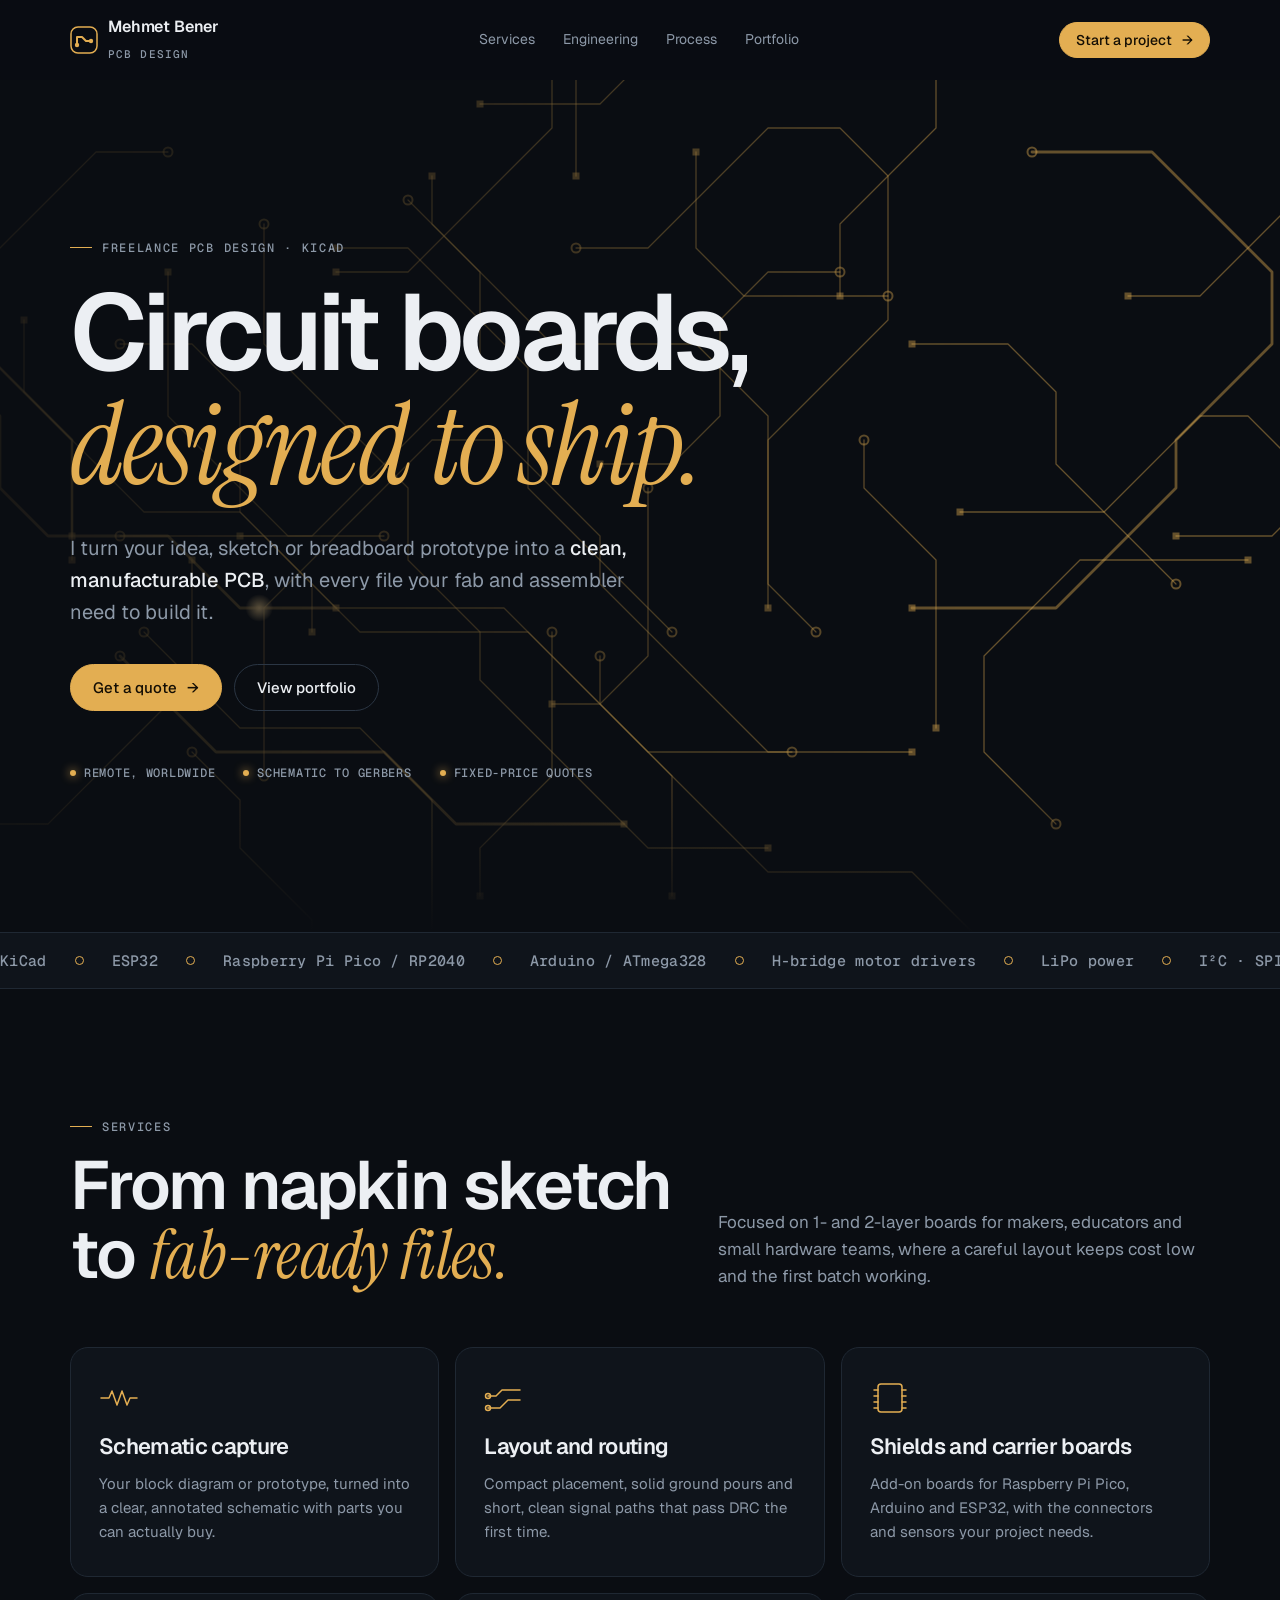
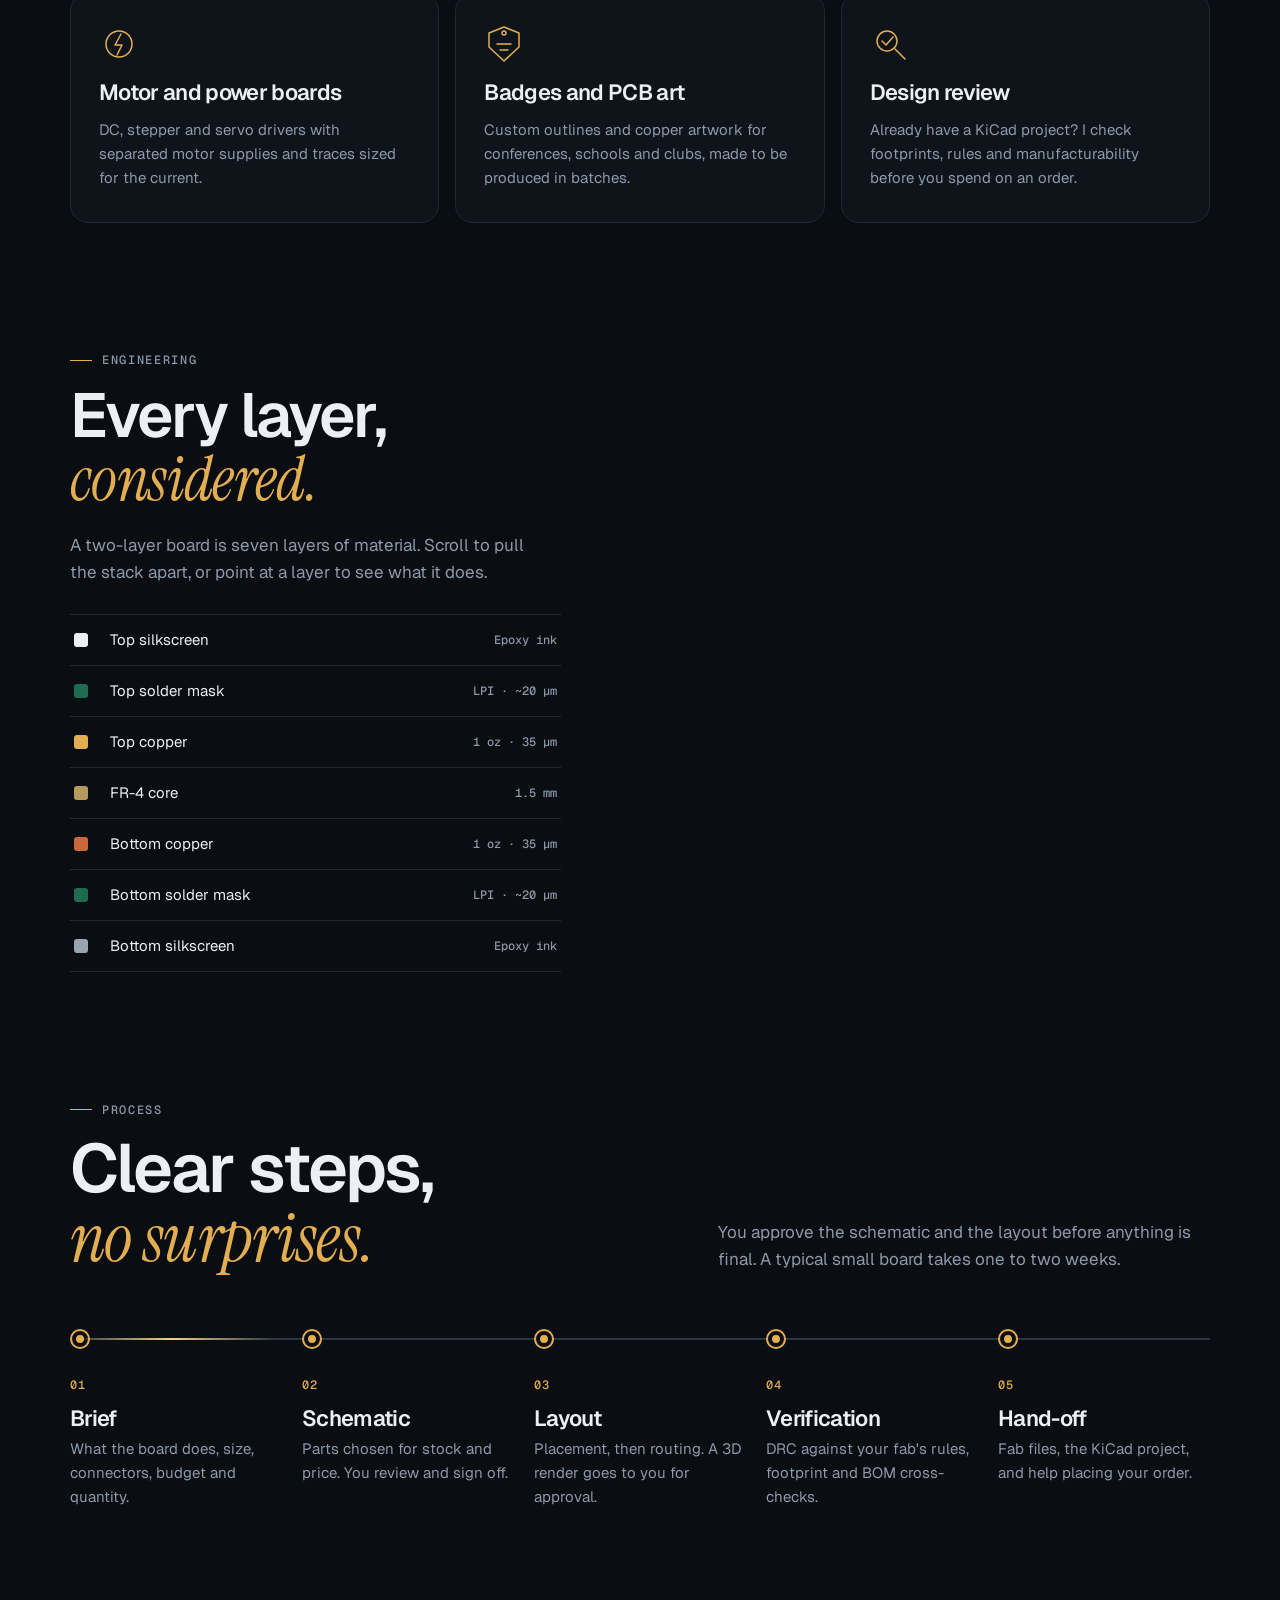
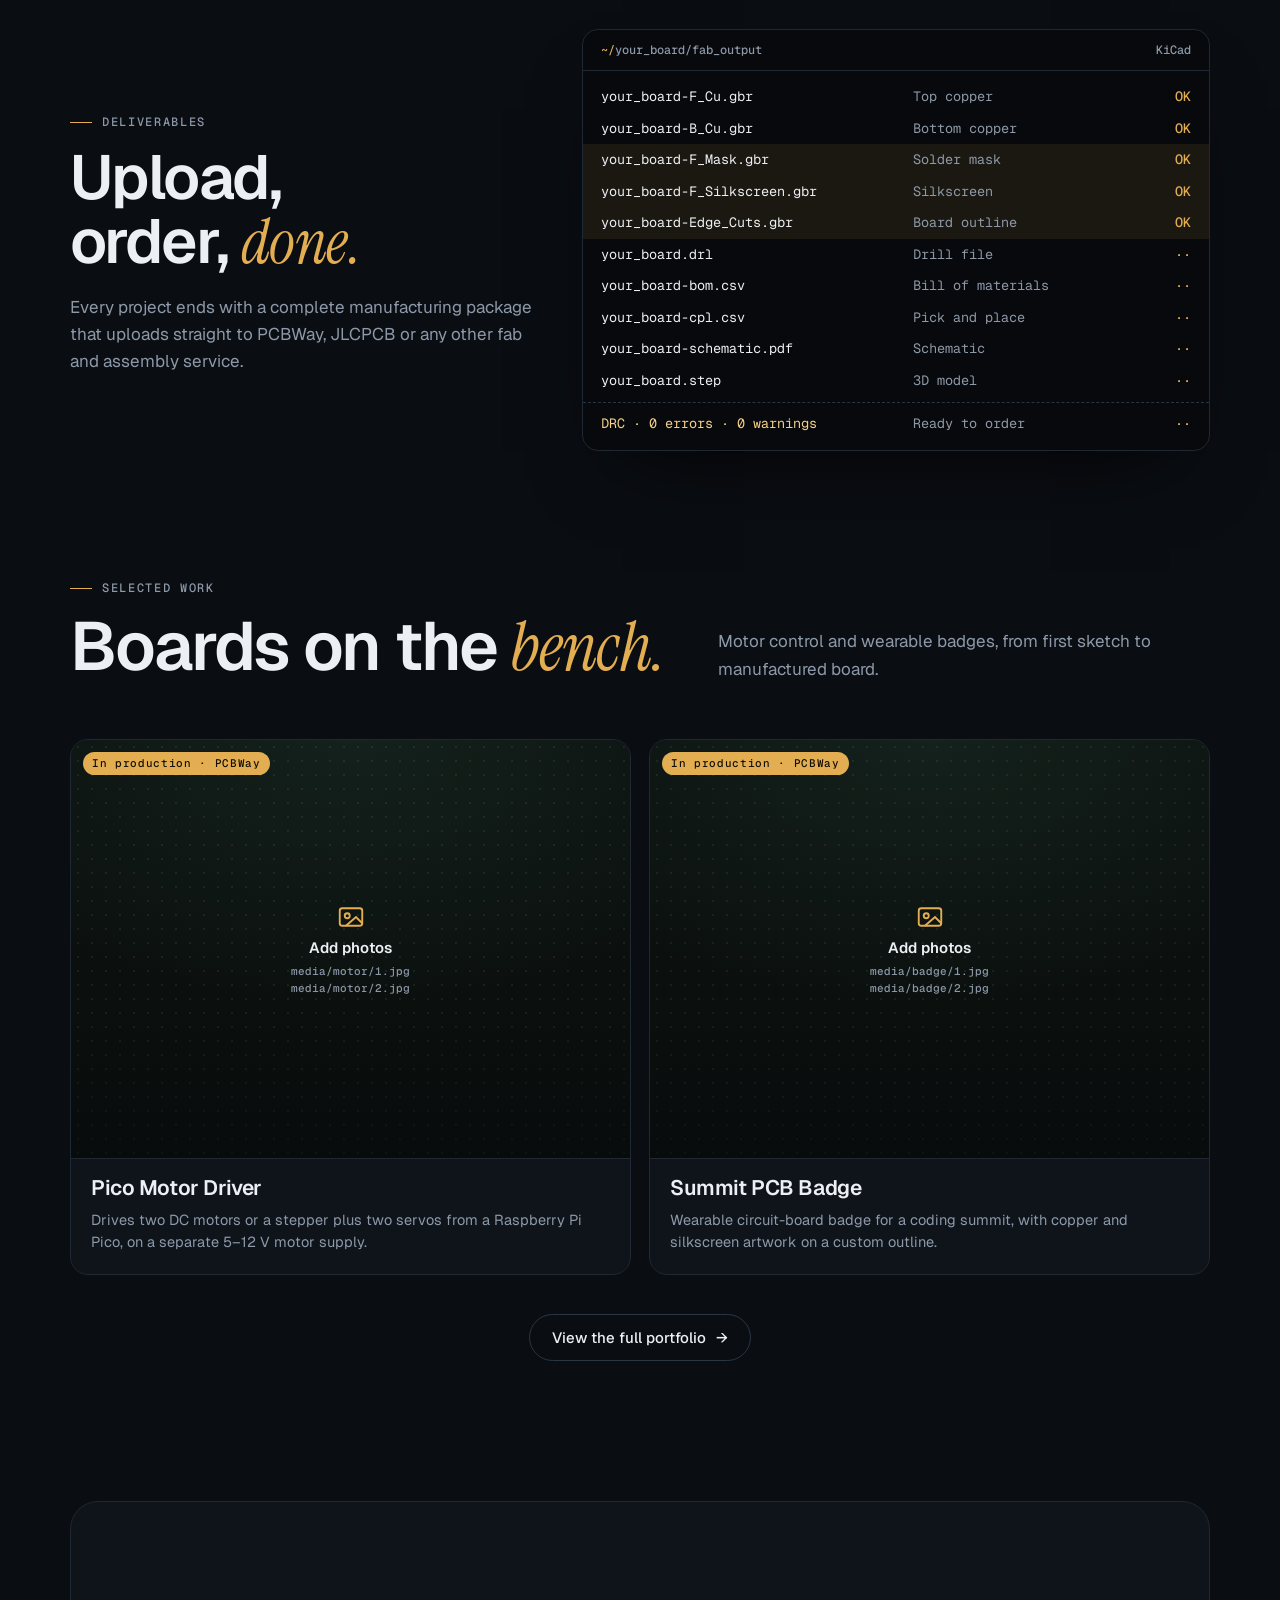
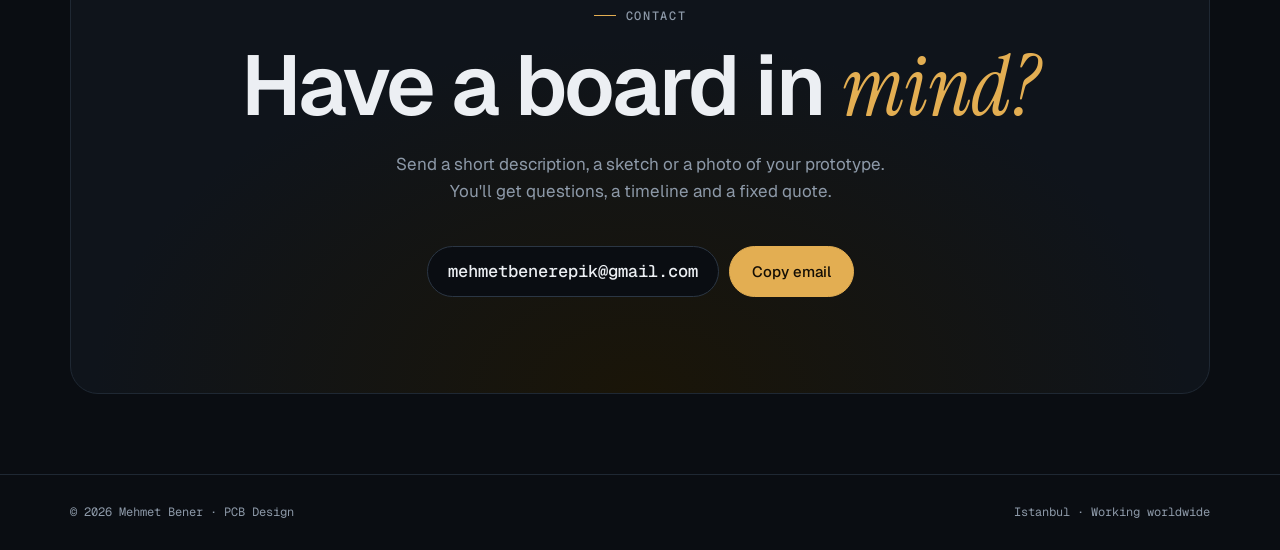
==== commit 8da0ef9b: "Update index.html" ====
--- a/index.html
+++ b/index.html
@@ -106,16 +106,27 @@
   .rv{transform:none}
 }
 
-/* photo slots: two per board, placeholder until the file exists */
-.shots{display:grid;grid-template-columns:1fr 1fr;gap:8px;margin-top:4px}
-.shot{position:relative;aspect-ratio:4/3;max-width:100%;border-radius:10px;overflow:hidden;border:1px solid var(--line);background:var(--bg3);padding:0;cursor:zoom-in;color:inherit;font:inherit}
-.shot img{width:100%;height:100%;object-fit:cover;display:block;transition:transform .6s var(--ease)}
-.shot:hover img{transform:scale(1.06)}
-.shot .ph{display:none}
-.shot.missing{cursor:default;border-style:dashed;border-color:var(--line2)}
-.shot.missing img{display:none}
-.shot.missing .ph{position:absolute;inset:0;display:flex;flex-direction:column;align-items:center;justify-content:center;gap:6px;padding:8px;text-align:center;font:500 10.5px/1.3 var(--f-mono);color:var(--mute);word-break:break-all}
-.shot.missing .ph svg{width:20px;height:20px;stroke:var(--gold);fill:none;stroke-width:1.5}
+/* photo gallery: the board photos are the card's hero */
+.gallery{position:relative;aspect-ratio:4/3;max-width:100%;overflow:hidden;background:radial-gradient(120% 90% at 50% 0%,#14211c,#0b100e 70%);border-bottom:1px solid var(--line);cursor:zoom-in}
+a .gallery{cursor:pointer}
+.gallery img{position:absolute;inset:0;width:100%;height:100%;object-fit:cover;transition:opacity .7s var(--ease),transform 1.4s var(--ease)}
+.gallery .g2{opacity:0}
+.gallery[data-show="2"] .g2{opacity:1}
+.gallery[data-show="2"] .g1{opacity:0}
+.pcard:hover .gallery img{transform:scale(1.045)}
+.gallery.miss1 .g1,.gallery.miss2 .g2{display:none}
+.gallery::after{content:"";position:absolute;inset:auto 0 0;height:38%;background:linear-gradient(transparent,rgba(5,7,10,.55));pointer-events:none}
+.gph{display:none}
+.gallery.miss1.miss2{cursor:default;background-image:radial-gradient(rgba(236,239,243,.07) 1px,transparent 1.2px),radial-gradient(120% 90% at 50% 0%,#14211c,#0b100e 70%);background-size:14px 14px,auto}
+.gallery.miss1.miss2 .gph{position:absolute;inset:0;display:flex;flex-direction:column;align-items:center;justify-content:center;gap:8px;padding:16px;text-align:center;font:500 11px/1.5 var(--f-mono);color:var(--mute);word-break:break-all}
+.gph b{font:600 15px/1 var(--f-sans);color:var(--ink)}
+.gph svg{width:30px;height:30px;stroke:var(--gold);fill:none;stroke-width:1.5}
+.gallery.miss1.miss2 .gtabs,.gallery.miss1 .gtabs,.gallery.miss2 .gtabs{display:none}
+.gtabs{position:absolute;right:12px;bottom:12px;z-index:2;display:flex;gap:6px}
+.gtabs button{width:26px;height:6px;border-radius:999px;border:0;padding:0;background:rgba(236,239,243,.35);cursor:pointer;transition:background .3s,width .3s}
+.gallery[data-show="1"] .gtabs [data-n="1"],.gallery[data-show="2"] .gtabs [data-n="2"]{background:var(--gold);width:38px}
+.gallery .tagline{z-index:2}
+.pcard .tagline{position:absolute;top:12px;left:12px;font:500 11px/1 var(--f-mono);letter-spacing:.06em;color:#140E04;background:var(--gold);padding:6px 9px;border-radius:999px}
 .lightbox{position:fixed;inset:0;z-index:100;display:grid;place-items:center;padding:max(20px,env(safe-area-inset-top,0px)) max(20px,env(safe-area-inset-right,0px)) max(20px,env(safe-area-inset-bottom,0px)) max(20px,env(safe-area-inset-left,0px));background:rgba(5,7,10,.88);backdrop-filter:blur(8px);-webkit-backdrop-filter:blur(8px);cursor:zoom-out;animation:lbin .35s var(--ease)}
 .lightbox img{max-width:min(1100px,100%);max-height:84vh;border-radius:12px;box-shadow:0 30px 80px rgba(0,0,0,.6)}
 .lightbox p{margin-top:14px;font:500 13px/1 var(--f-mono);color:var(--mute);text-align:center}
@@ -214,8 +225,7 @@
 @media (max-width:900px){.deliver{grid-template-columns:1fr}}
 
 /* ---------- work teaser ---------- */
-.work{display:grid;grid-template-columns:repeat(3,minmax(0,1fr));gap:18px}
-@media (max-width:900px){.work{grid-template-columns:1fr 1fr}}
+.work{display:grid;grid-template-columns:repeat(2,minmax(0,1fr));gap:18px}
 @media (max-width:600px){.work{grid-template-columns:1fr}}
 .more{display:flex;justify-content:center;margin-top:40px}
 
@@ -351,7 +361,7 @@
   <div class="wrap">
     <div class="head">
       <div><span class="eyebrow rv">Selected work</span><h2 class="rv" style="--d:.05s">Boards on the <em class="s">bench.</em></h2></div>
-      <p class="rv" style="--d:.1s">Motor control, wireless handhelds and wearable badges, from first sketch to manufactured board.</p>
+      <p class="rv" style="--d:.1s">Motor control and wearable badges, from first sketch to manufactured board.</p>
     </div>
     <div class="work" id="teaser"></div>
     <div class="more"><a class="btn mag" href="portfolio.html">View the full portfolio <span class="arr">→</span></a></div>
@@ -385,9 +395,6 @@
   {id:"badge", name:"Summit PCB Badge", tag:"In production · PCBWay",
    blurb:"Wearable circuit-board badge for a coding summit, with copper and silkscreen artwork on a custom outline.",
    chips:["Custom outline","PCB art","Events"]},
-  {id:"esp", name:"ESP32 Handheld", tag:"Fabricated",
-   blurb:"Battery-powered ESP32 handheld with an OLED display and four-button input. Designed, built and running.",
-   chips:["ESP32","LiPo power","OLED"]},
   {id:"pulse", name:"Pulse Oximeter Board", tag:"",
    blurb:"Arduino Nano board that reads heart rate and SpO₂ from a MAX30102 sensor and shows them on an OLED.",
    chips:["ATmega328","MAX30102","I²C"]},
@@ -464,17 +471,36 @@
   {src:`media/${p.id}/2.jpg`,cap:"Photo 2"}
 ]});
 
-function photoSlots(p){
-  return `<div class="shots">${p.photos.map(ph=>`<button type="button" class="shot" data-src="${ph.src}" data-cap="${p.name} · ${ph.cap}">
-    <img src="${ph.src}" alt="${p.name}, ${ph.cap.toLowerCase()}" loading="lazy" onerror="this.parentNode.classList.add('missing')">
-    <span class="ph"><svg viewBox="0 0 24 24"><rect x="3" y="5" width="18" height="14" rx="2"/><circle cx="9" cy="11" r="2"/><path d="M21 17l-5-5-8 7"/></svg>${ph.src}</span></button>`).join("")}</div>`;
+function photoArt(p){
+  const [a,b]=p.photos;
+  return `<div class="gallery" data-show="1">
+    <img class="g1" src="${a.src}" alt="${p.name}, photo 1" loading="lazy" onerror="PCB.miss(this,1)">
+    <img class="g2" src="${b.src}" alt="${p.name}, photo 2" loading="lazy" onerror="PCB.miss(this,2)">
+    <div class="gph"><svg viewBox="0 0 24 24"><rect x="3" y="5" width="18" height="14" rx="2"/><circle cx="9" cy="11" r="2"/><path d="M21 17l-5-5-8 7"/></svg><b>Add photos</b><span>${a.src}<br>${b.src}</span></div>
+    ${p.tag?`<span class="tagline">${p.tag}</span>`:""}
+    <div class="gtabs" role="group" aria-label="Choose photo"><button type="button" data-n="1" aria-label="Photo 1"></button><button type="button" data-n="2" aria-label="Photo 2"></button></div>
+  </div>`;
 }
+function miss(img,n){
+  const g=img.closest(".gallery");g.classList.add("miss"+n);
+  if(n===1&&!g.classList.contains("miss2"))g.dataset.show="2";
+  if(n===2)g.dataset.show="1";
+}
+/* hover swaps to photo 2, dots pick a photo, click opens it large */
+document.addEventListener("pointerover",e=>{const g=e.target.closest&&e.target.closest(".gallery");if(g&&!g.classList.contains("miss2")&&!g.classList.contains("miss1")&&e.pointerType==="mouse"&&!g.dataset.pinned)g.dataset.show="2"});
+document.addEventListener("pointerout",e=>{const g=e.target.closest&&e.target.closest(".gallery");if(g&&!g.contains(e.relatedTarget)&&!g.classList.contains("miss1")&&!g.dataset.pinned)g.dataset.show="1"});
+document.addEventListener("click",e=>{
+  const t=e.target.closest(".gtabs button");
+  if(t){e.preventDefault();e.stopPropagation();const g=t.closest(".gallery");if(!g.classList.contains("miss"+t.dataset.n)){g.dataset.show=t.dataset.n;g.dataset.pinned="1"}return}
+},true);
 
 function lightbox(){
   document.addEventListener("click",e=>{
-    const b=e.target.closest(".shot");if(!b||b.classList.contains("missing"))return;
+    const g=e.target.closest(".gallery");if(!g||(g.classList.contains("miss1")&&g.classList.contains("miss2")))return;
+    if(g.closest("a"))return;
+    const img=g.querySelector(".g"+g.dataset.show);
     const box=document.createElement("div");box.className="lightbox";box.setAttribute("role","dialog");box.setAttribute("aria-label","Photo");
-    box.innerHTML=`<div><img src="${b.dataset.src}" alt=""><p>${b.dataset.cap}</p></div>`;
+    box.innerHTML=`<div><img src="${img.getAttribute("src")}" alt=""><p>${img.alt}</p></div>`;
     const close=()=>{box.remove();removeEventListener("keydown",esc)};const esc=ev=>{if(ev.key==="Escape")close()};
     box.addEventListener("click",close);addEventListener("keydown",esc);document.body.appendChild(box);
   });
@@ -547,7 +573,7 @@
   });
 }
 
-window.PCB={PROJECTS,drawBoard,wireBoard,photoSlots,lightbox,init,RM};
+window.PCB={PROJECTS,drawBoard,wireBoard,photoArt,miss,lightbox,init,RM};
 })();
 
 
@@ -656,13 +682,12 @@
 /* ---------- work teaser ---------- */
 (()=>{
   const host=document.getElementById("teaser");
-  PCB.PROJECTS.slice(0,3).forEach((p,i)=>{
-    host.insertAdjacentHTML("beforeend",`<a class="pcard glow rv" data-tilt data-board-card href="portfolio.html#${p.id}" style="text-decoration:none;--d:${i*.07}s">
-      <div class="art">${p.tag?`<span class="tagline">${p.tag}</span>`:""}${PCB.drawBoard(p.id)}</div>
+  PCB.PROJECTS.filter(p=>p.id==="motor"||p.id==="badge").forEach((p,i)=>{
+    host.insertAdjacentHTML("beforeend",`<a class="pcard glow rv" data-tilt href="portfolio.html#${p.id}" style="text-decoration:none;--d:${i*.07}s">
+      ${PCB.photoArt(p)}
       <div class="info"><h3>${p.name}</h3><p>${p.blurb}</p></div></a>`);
   });
-  host.querySelectorAll(".art").forEach(PCB.wireBoard);
-  // late-added cards need the shared effects too
+    // late-added cards need the shared effects too
   const io=new IntersectionObserver(es=>es.forEach(e=>{if(e.isIntersecting){e.target.classList.add("in");io.unobserve(e.target)}}));
   host.querySelectorAll(".rv").forEach(el=>PCB.RM?el.classList.add("in"):io.observe(el));
   host.querySelectorAll(".glow").forEach(el=>el.addEventListener("pointermove",e=>{const r=el.getBoundingClientRect();el.style.setProperty("--gx",(e.clientX-r.left)+"px");el.style.setProperty("--gy",(e.clientY-r.top)+"px")}));
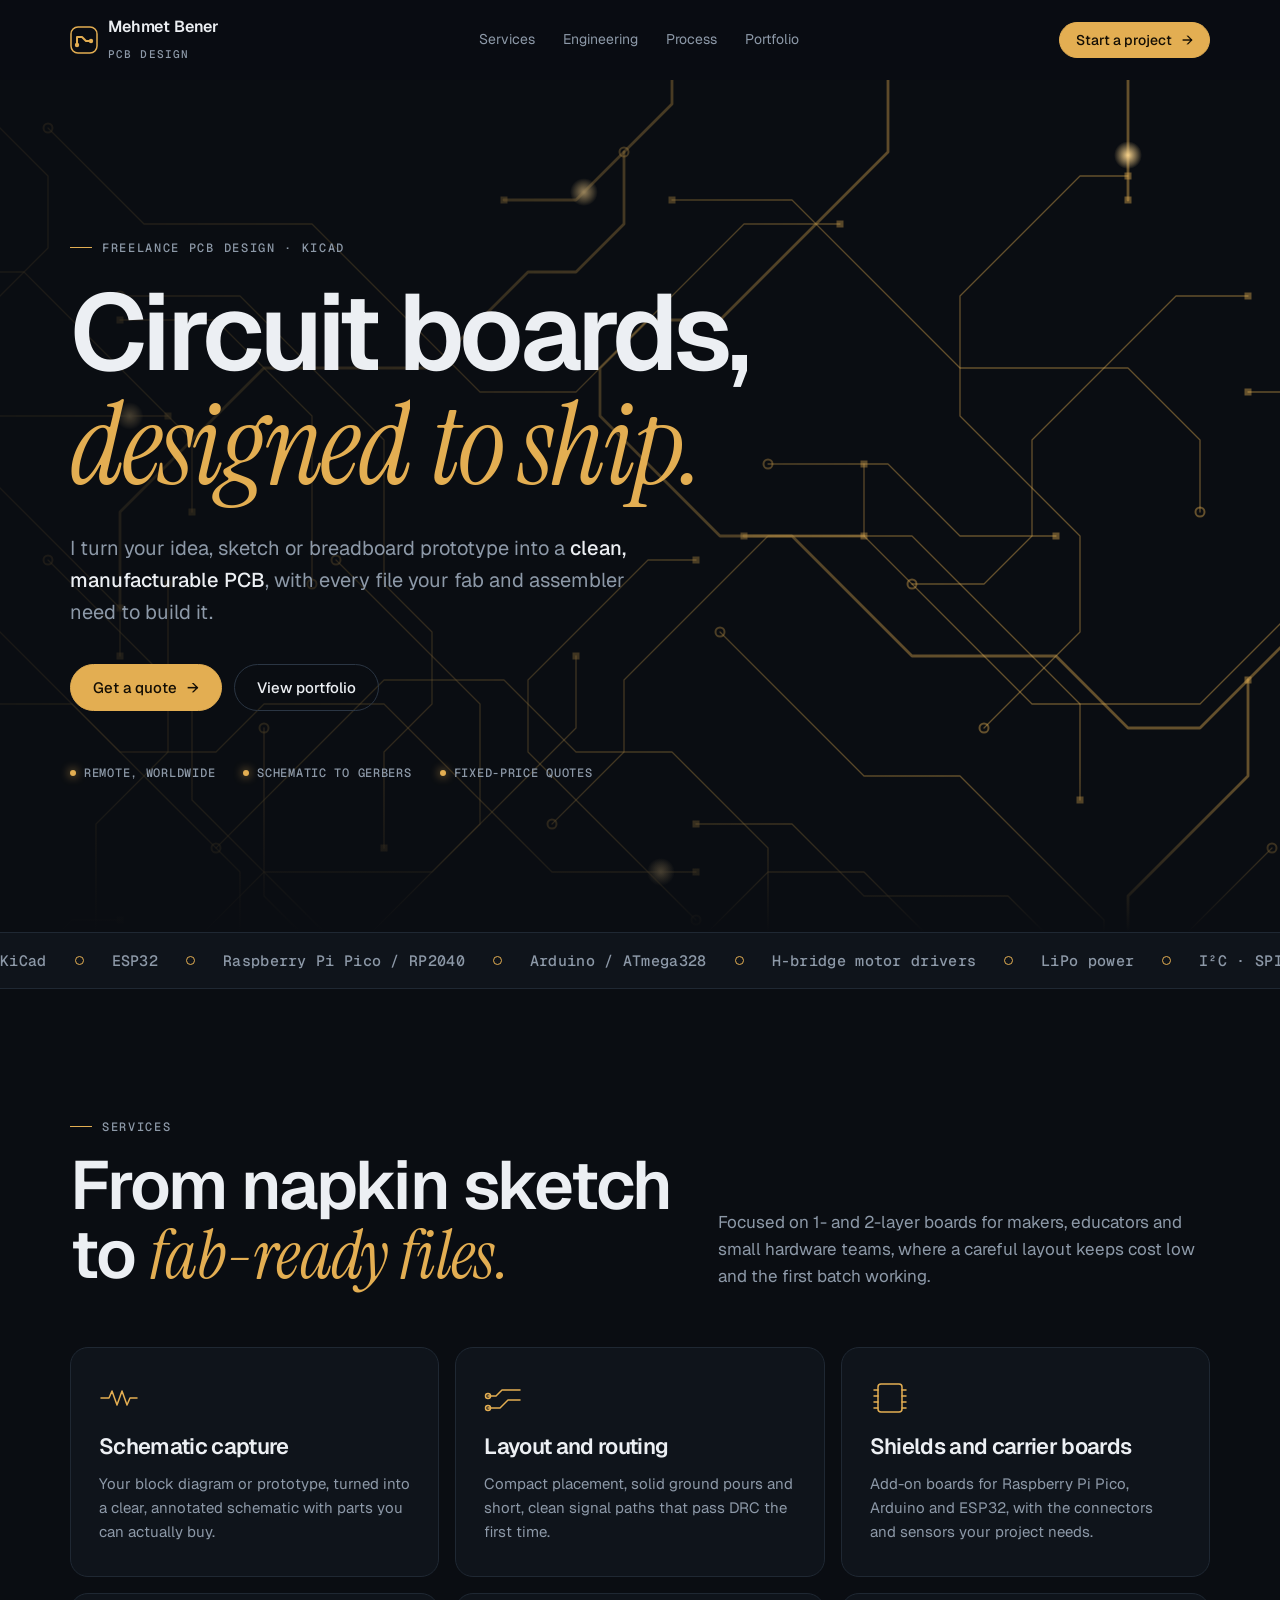
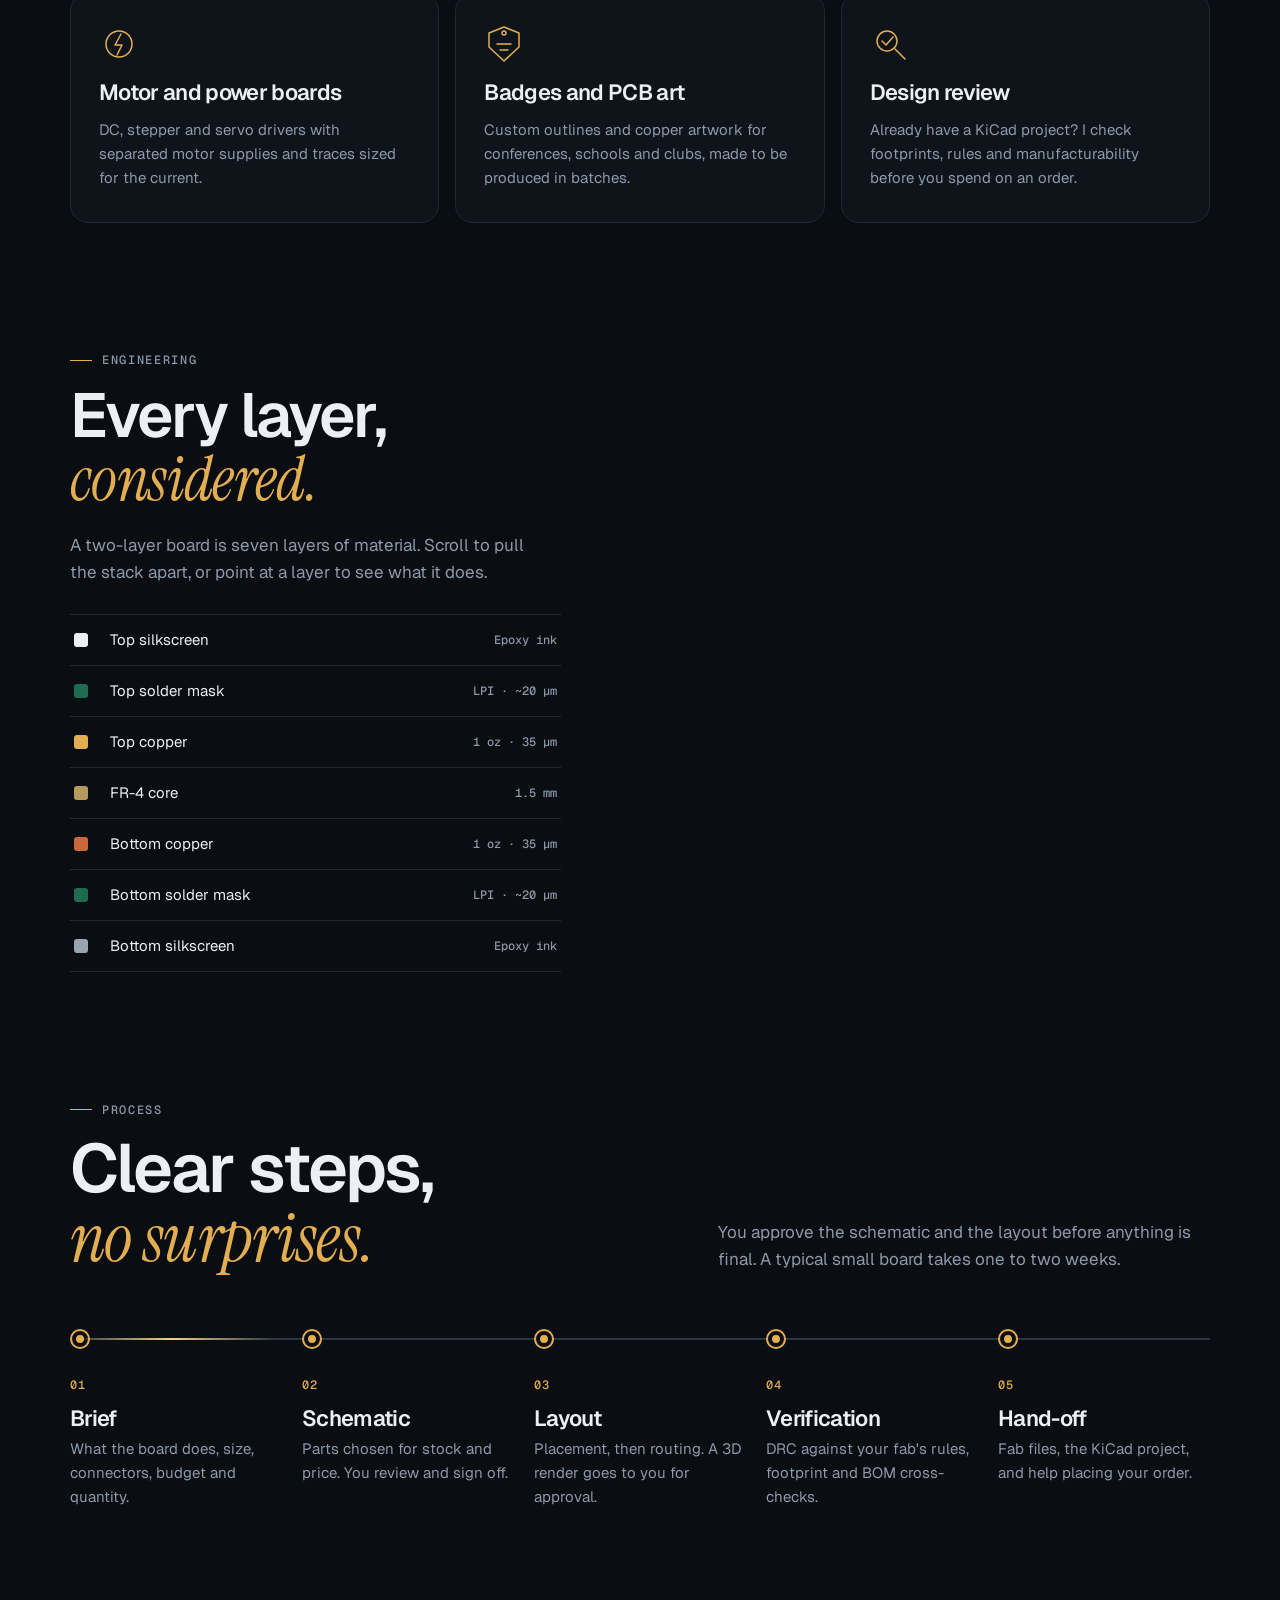
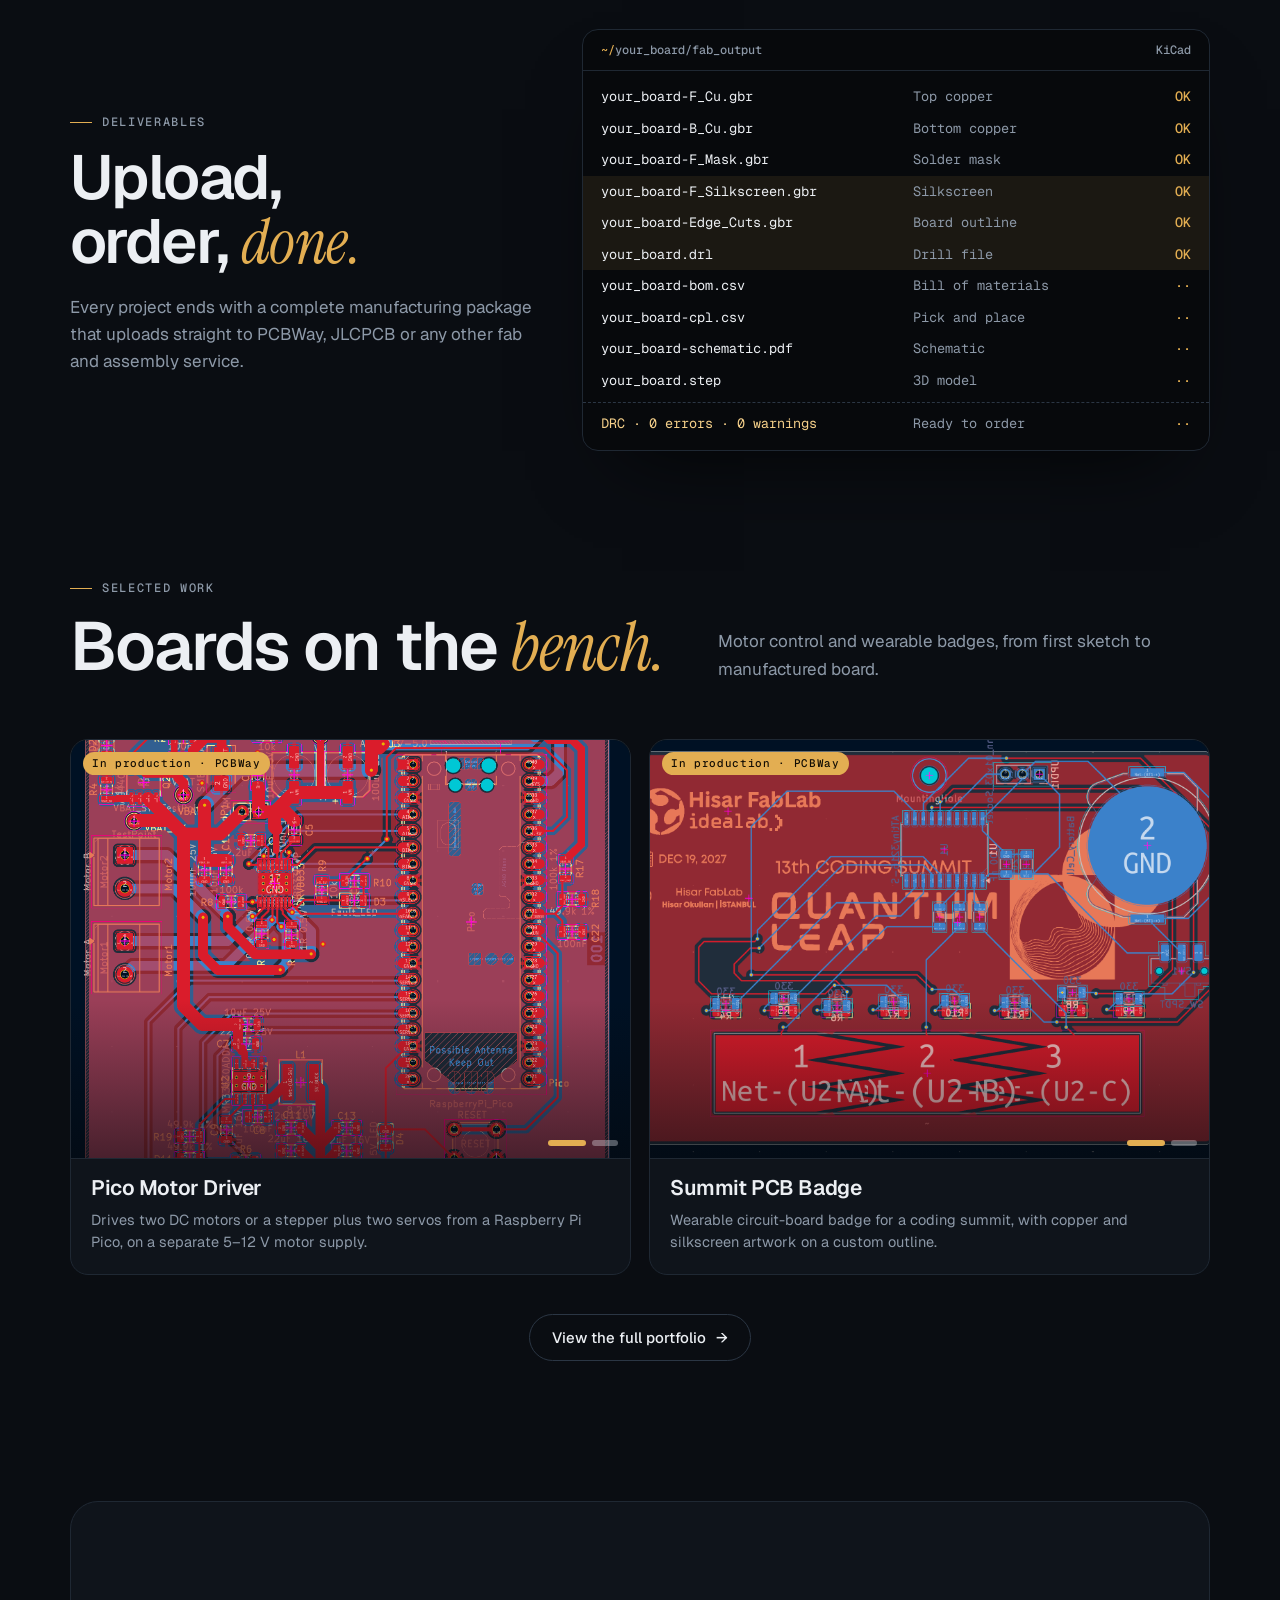
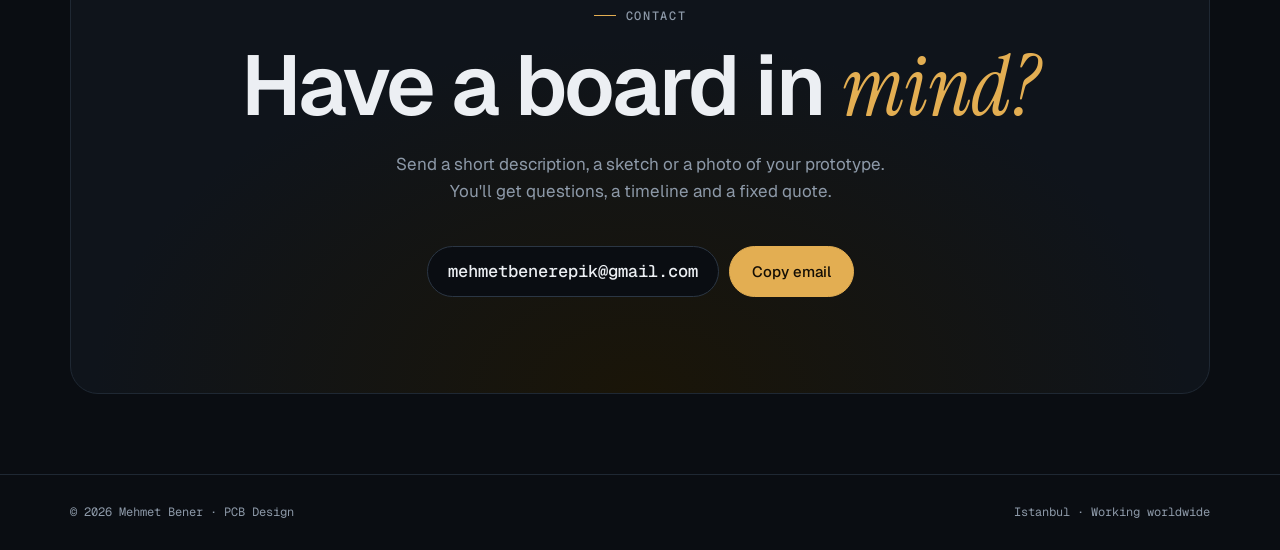
==== commit 83898e84: "Update index.html" ====
--- a/index.html
+++ b/index.html
@@ -467,8 +467,8 @@
 };
 
 PROJECTS.forEach(p=>{p.photos=[
-  {src:`media/${p.id}/1.jpg`,cap:"Photo 1"},
-  {src:`media/${p.id}/2.jpg`,cap:"Photo 2"}
+  {src:`media/${p.id}/1.png`,cap:"Photo 1"},
+  {src:`media/${p.id}/2.png`,cap:"Photo 2"}
 ]});
 
 function photoArt(p){
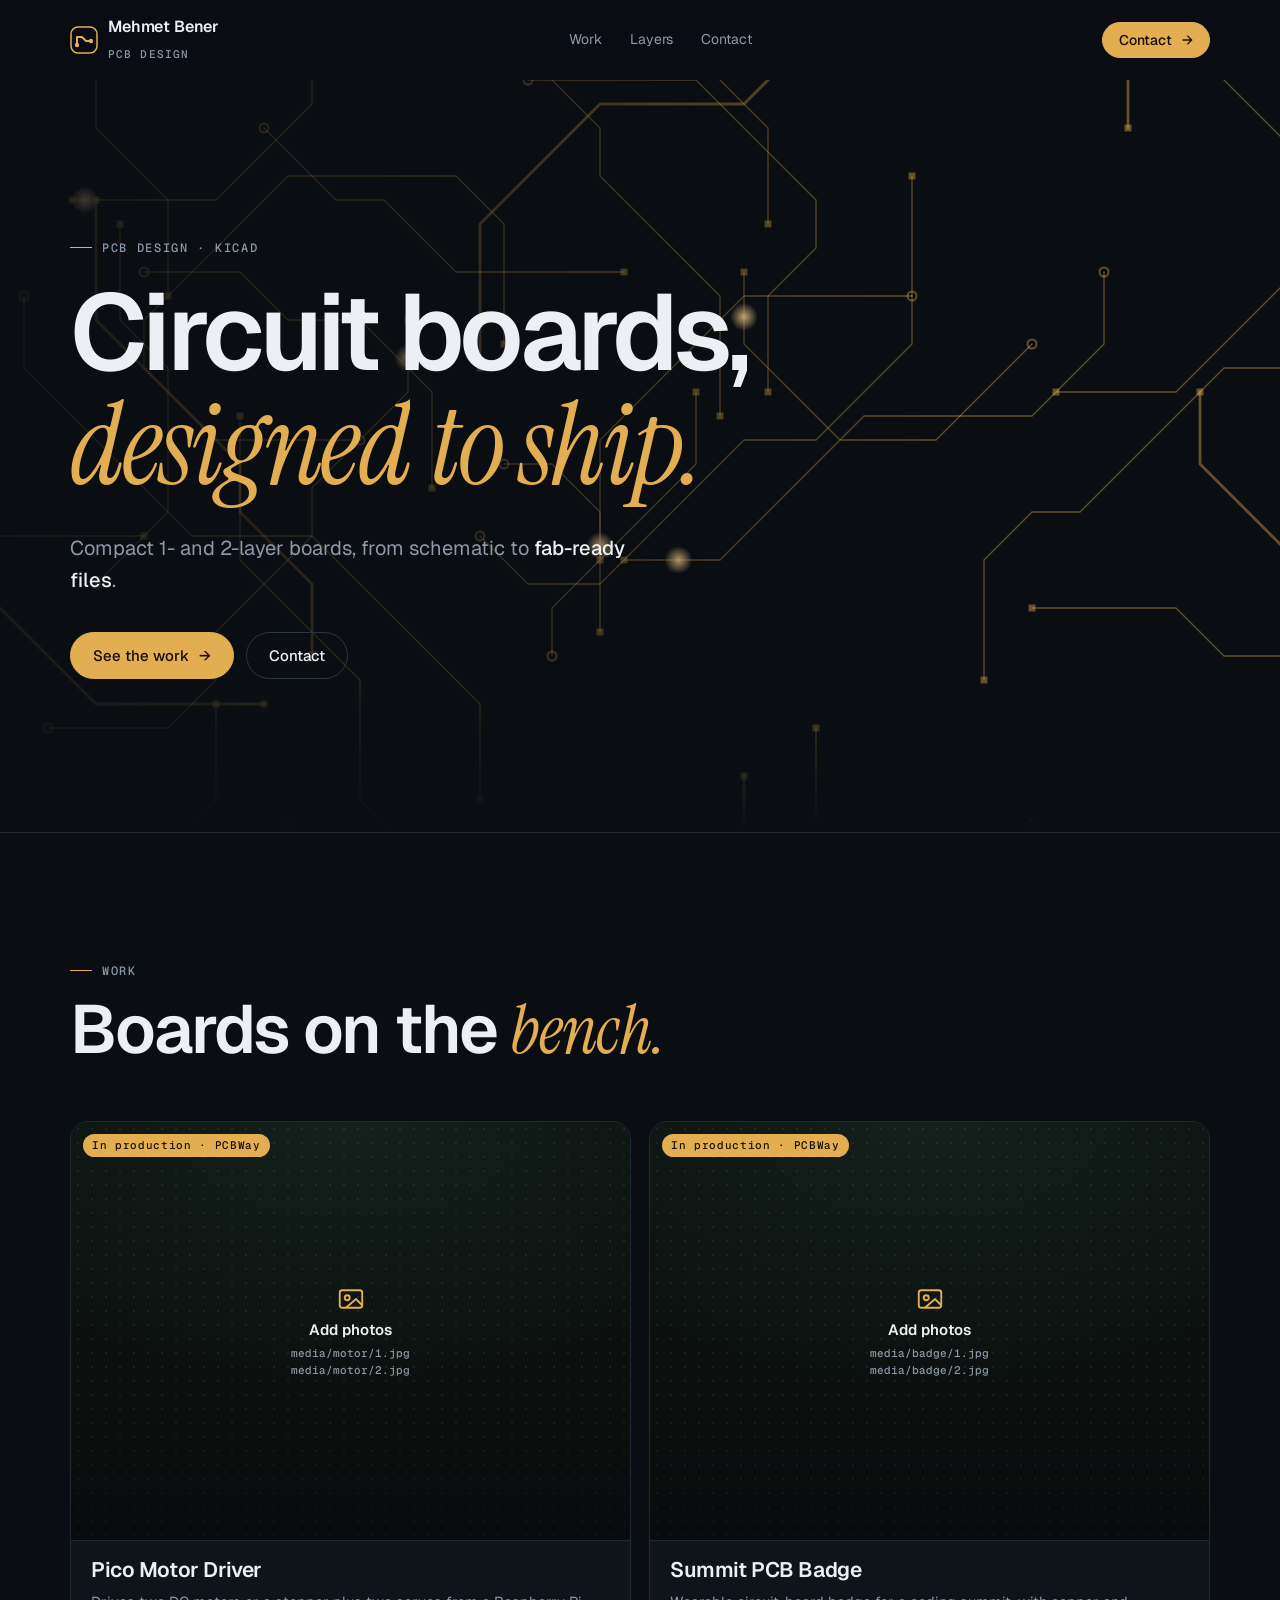
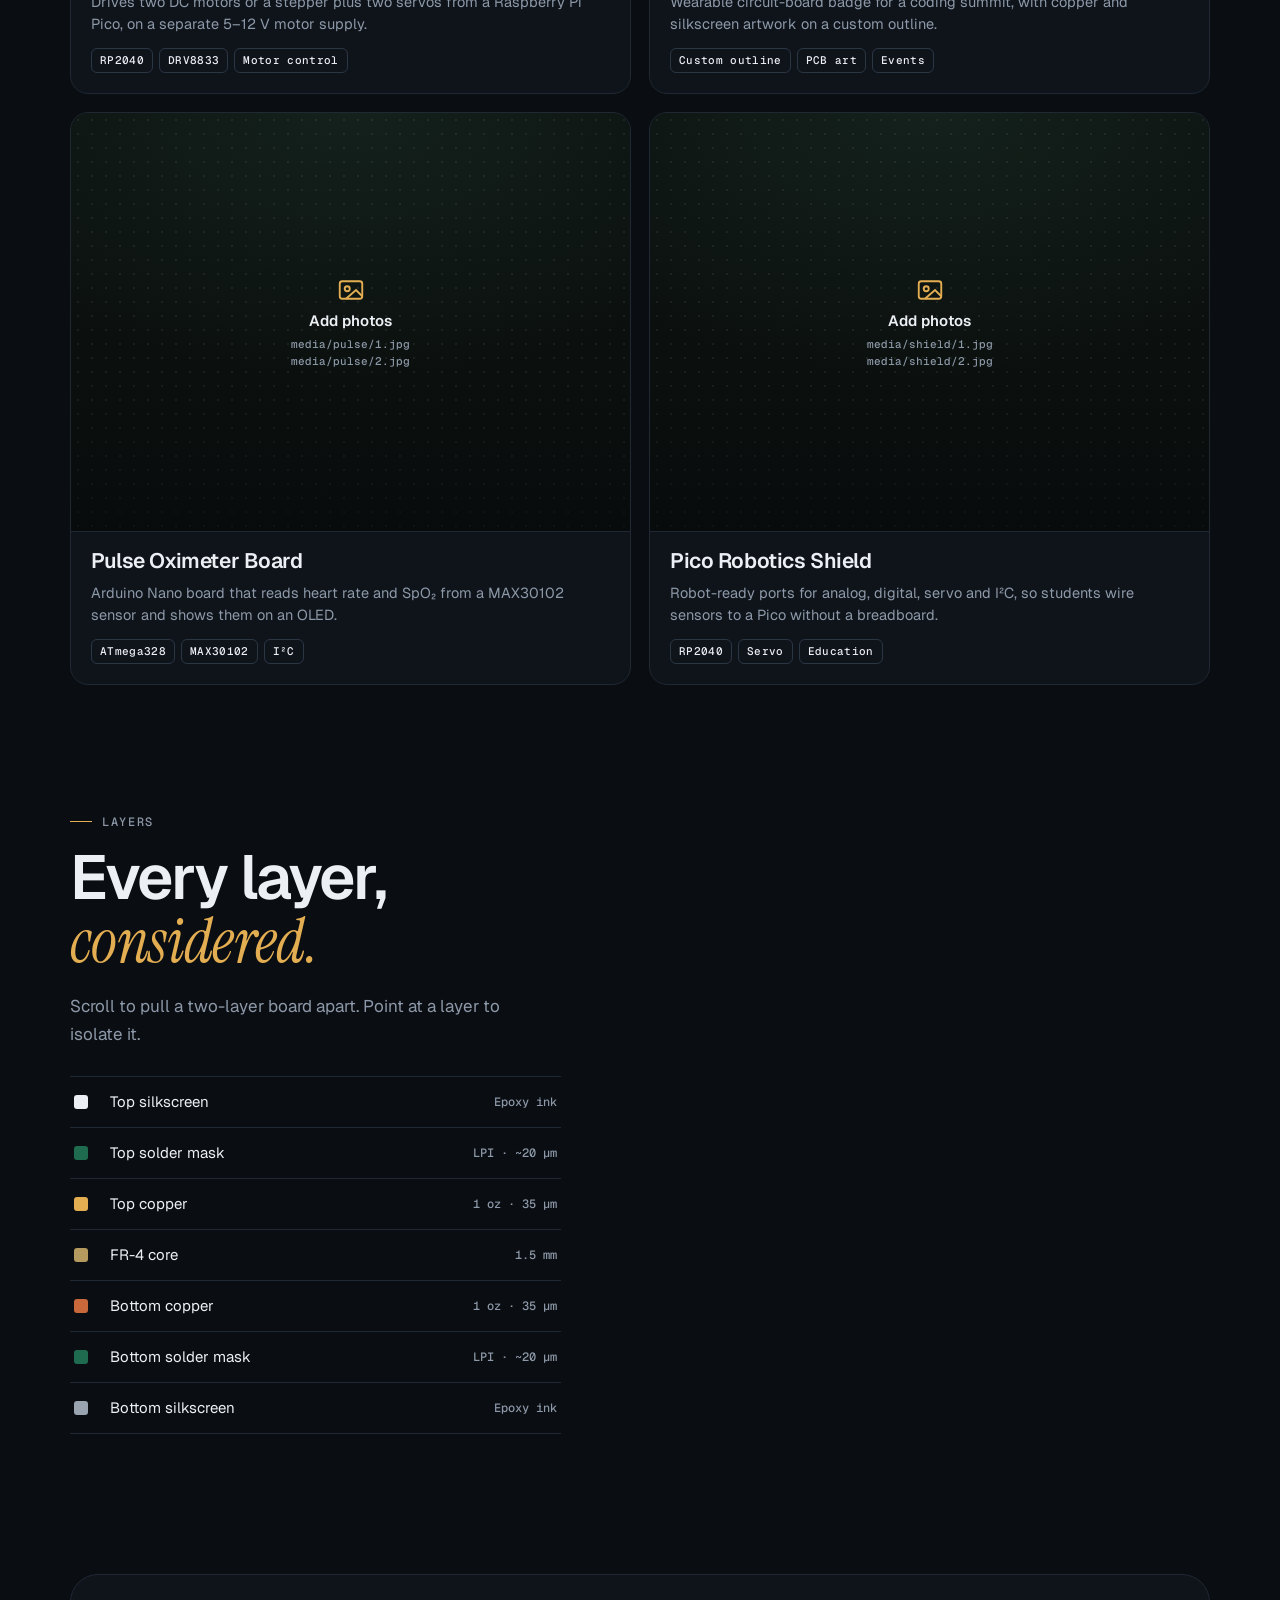
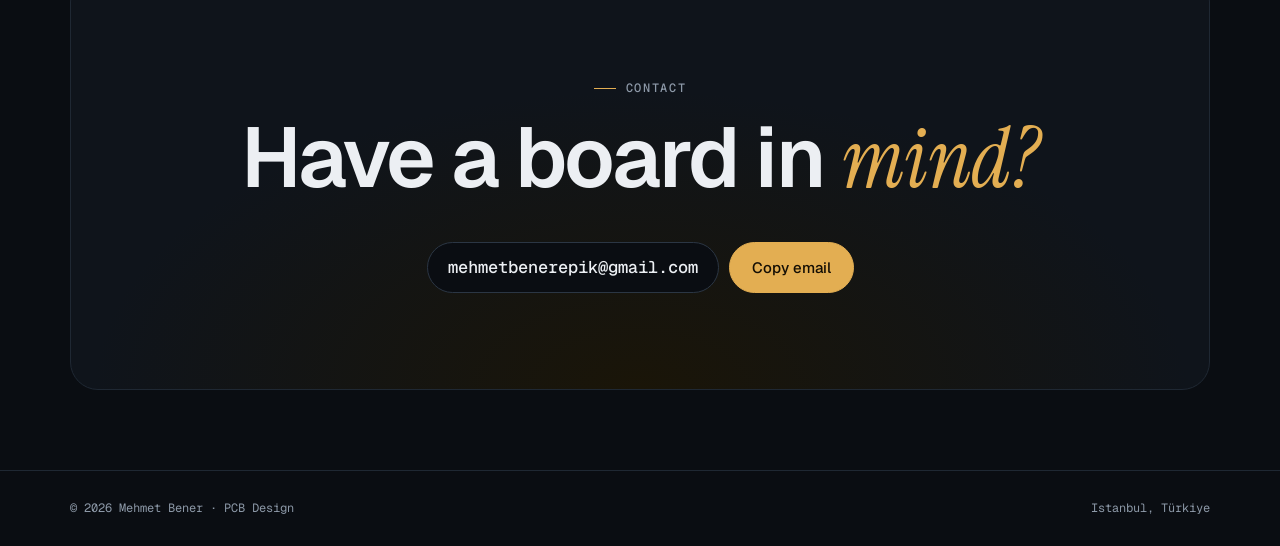
==== commit b537d64b: "Update index.html" ====
--- a/index.html
+++ b/index.html
@@ -109,11 +109,13 @@
 /* photo gallery: the board photos are the card's hero */
 .gallery{position:relative;aspect-ratio:4/3;max-width:100%;overflow:hidden;background:radial-gradient(120% 90% at 50% 0%,#14211c,#0b100e 70%);border-bottom:1px solid var(--line);cursor:zoom-in}
 a .gallery{cursor:pointer}
-.gallery img{position:absolute;inset:0;width:100%;height:100%;object-fit:cover;transition:opacity .7s var(--ease),transform 1.4s var(--ease)}
+.gallery img{position:absolute;inset:0;width:100%;height:100%;object-fit:contain;transition:opacity .7s var(--ease)}
+.gb{position:absolute;inset:-30px;background-size:cover;background-position:center;filter:blur(26px) brightness(.4) saturate(1.2);transition:opacity .7s var(--ease)}
+.gb2{opacity:0}.gallery[data-show="2"] .gb2{opacity:1}.gallery[data-show="2"] .gb1{opacity:0}
+.gallery.miss1 .gb1,.gallery.miss2 .gb2{display:none}
 .gallery .g2{opacity:0}
 .gallery[data-show="2"] .g2{opacity:1}
 .gallery[data-show="2"] .g1{opacity:0}
-.pcard:hover .gallery img{transform:scale(1.045)}
 .gallery.miss1 .g1,.gallery.miss2 .g2{display:none}
 .gallery::after{content:"";position:absolute;inset:auto 0 0;height:38%;background:linear-gradient(transparent,rgba(5,7,10,.55));pointer-events:none}
 .gph{display:none}
@@ -148,18 +150,10 @@
 .hero .sub{font-size:clamp(17px,1.6vw,20px);color:var(--mute);max-width:46ch;margin-top:28px}
 .hero .sub b{color:var(--ink);font-weight:500}
 .hero .cta{display:flex;gap:12px;flex-wrap:wrap;margin-top:36px}
-.meta{display:flex;gap:28px;flex-wrap:wrap;margin-top:56px;font:500 12px/1 var(--f-mono);color:var(--mute);letter-spacing:.06em;text-transform:uppercase}
+.x-meta{display:flex;gap:28px;flex-wrap:wrap;margin-top:56px;font:500 12px/1 var(--f-mono);color:var(--mute);letter-spacing:.06em;text-transform:uppercase}
 .meta span{display:flex;align-items:center;gap:8px}
 .meta span::before{content:"";width:6px;height:6px;border-radius:50%;background:var(--gold);box-shadow:0 0 10px var(--gold);animation:blink 2.4s infinite;animation-delay:var(--b,0s)}
 @keyframes blink{0%,100%{opacity:1}50%{opacity:.25}}
-
-/* ---------- marquee ---------- */
-.marquee{border-bottom:1px solid var(--line);overflow:hidden;padding-block:20px;background:var(--bg2)}
-.track{display:flex;width:max-content;animation:slide 38s linear infinite}
-.marquee:hover .track{animation-play-state:paused}
-.track span{display:flex;align-items:center;gap:28px;padding-right:28px;font:500 15px/1 var(--f-mono);color:var(--mute);white-space:nowrap;letter-spacing:.02em}
-.track span i{width:9px;height:9px;border:1.5px solid var(--gold);border-radius:50%;display:inline-block}
-@keyframes slide{to{transform:translateX(-50%)}}
 
 /* ---------- sections ---------- */
 section.s{padding-block:120px 0}
@@ -195,36 +189,7 @@
 @media (max-width:900px){.stackup{grid-template-columns:1fr}.stage{height:380px;order:-1}.layers{transform:rotateX(58deg) rotateZ(-34deg) scale(.82)}}
 @media (max-width:420px){.layers{transform:rotateX(58deg) rotateZ(-34deg) scale(.66)}.stage{height:320px}}
 
-/* ---------- process ---------- */
-.steps{position:relative;list-style:none;margin:0;padding:0;display:grid;grid-template-columns:repeat(5,minmax(0,1fr));gap:20px}
-.steps::before{content:"";position:absolute;left:0;right:0;top:9px;height:2px;background:var(--line2)}
-.steps::after{content:"";position:absolute;top:9px;left:0;width:18%;height:2px;background:linear-gradient(90deg,transparent,var(--gold2),transparent);animation:run 5s linear infinite}
-@keyframes run{from{left:-18%}to{left:100%}}
-.steps li{position:relative;padding-top:42px;min-width:0}
-.node{position:absolute;top:0;left:0;width:20px;height:20px;border-radius:50%;background:var(--bg);border:2px solid var(--gold);display:grid;place-items:center}
-.node::after{content:"";width:8px;height:8px;border-radius:50%;background:var(--gold);animation:lit 5s infinite;animation-delay:calc(var(--i)*1s)}
-@keyframes lit{0%,100%{opacity:.25;box-shadow:none}6%{opacity:1;box-shadow:0 0 14px 3px var(--gold)}20%{opacity:.25;box-shadow:none}}
-.steps small{font:500 12px/1 var(--f-mono);color:var(--gold);letter-spacing:.08em}
-.steps h3{font-size:22px;margin:10px 0 8px}
-.steps p{color:var(--mute);font-size:15px}
-@media (max-width:900px){.steps{grid-template-columns:1fr;gap:34px;padding-left:40px}.steps::before{top:0;bottom:0;left:9px;right:auto;width:2px;height:auto}.steps::after{left:9px;width:2px;height:18%;background:linear-gradient(transparent,var(--gold2),transparent);animation-name:runv}.steps li{padding-top:0}.node{left:-40px}}
-@keyframes runv{from{top:-18%}to{top:100%}}
-
-/* ---------- deliverables terminal ---------- */
-.deliver{display:grid;grid-template-columns:minmax(0,.85fr) minmax(0,1.15fr);gap:48px;align-items:center}
-.term{background:#07090C;border:1px solid var(--line);border-radius:16px;overflow:hidden;box-shadow:0 40px 80px -40px rgba(0,0,0,.8)}
-.term header{display:flex;justify-content:space-between;gap:12px;padding:14px 18px;border-bottom:1px solid var(--line);font:500 12px/1 var(--f-mono);color:var(--mute)}
-.term header b{color:var(--gold);font-weight:500}
-.files{list-style:none;margin:0;padding:10px 0;font:400 13.5px/1 var(--f-mono);overflow-x:auto}
-.files li{display:grid;grid-template-columns:minmax(220px,1.3fr) minmax(120px,1fr) 34px;gap:14px;padding:9px 18px;align-items:center;white-space:nowrap;transition:background .3s}
-.files li span:nth-child(2){color:var(--mute)}
-.files li b{font-weight:500;color:var(--gold);text-align:right}
-.files li.flash{background:rgba(227,174,82,.09)}
-.files li.drc{border-top:1px dashed var(--line2);margin-top:6px;padding-top:14px;color:var(--gold2)}
-.deliver .lead{color:var(--mute);font-size:17px;max-width:42ch;margin-top:20px}
-@media (max-width:900px){.deliver{grid-template-columns:1fr}}
-
-/* ---------- work teaser ---------- */
+/* ---------- work ---------- */
 .work{display:grid;grid-template-columns:repeat(2,minmax(0,1fr));gap:18px}
 @media (max-width:600px){.work{grid-template-columns:1fr}}
 .more{display:flex;justify-content:center;margin-top:40px}
@@ -251,135 +216,63 @@
       <span>Mehmet Bener<br><small>PCB Design</small></span>
     </a>
     <div class="links">
-      <a href="#services">Services</a><a href="#stackup">Engineering</a><a href="#process">Process</a><a href="portfolio.html">Portfolio</a>
+      <a href="#work">Work</a><a href="#stackup">Layers</a><a href="#contact">Contact</a>
     </div>
-    <a class="btn gold sm mag" href="#contact">Start a project <span class="arr">→</span></a>
+    <a class="btn gold sm mag" href="#contact">Contact <span class="arr">→</span></a>
   </div>
 </nav>
 
 <header class="hero" id="top">
   <canvas id="route" aria-hidden="true"></canvas>
   <div class="wrap">
-    <span class="eyebrow fade" style="--fd:.1s">Freelance PCB design · KiCad</span>
+    <span class="eyebrow fade" style="--fd:.1s">PCB design · KiCad</span>
     <h1>
       <span class="w"><span style="--i:0">Circuit</span></span>
       <span class="w"><span style="--i:1">boards,</span></span>
       <span class="w"><span style="--i:2"><em class="s">designed</em></span></span>
       <span class="w"><span style="--i:3"><em class="s">to ship.</em></span></span>
     </h1>
-    <p class="sub fade" style="--fd:.75s">I turn your idea, sketch or breadboard prototype into a <b>clean, manufacturable PCB</b>, with every file your fab and assembler need to build it.</p>
+    <p class="sub fade" style="--fd:.75s">Compact 1- and 2-layer boards, from schematic to <b>fab-ready files</b>.</p>
     <div class="cta fade" style="--fd:.9s">
-      <a class="btn gold mag" href="#contact">Get a quote <span class="arr">→</span></a>
-      <a class="btn mag" href="portfolio.html">View portfolio</a>
-    </div>
-    <div class="meta fade" style="--fd:1.05s">
-      <span>Remote, worldwide</span><span style="--b:.8s">Schematic to Gerbers</span><span style="--b:1.6s">Fixed-price quotes</span>
+      <a class="btn gold mag" href="#work">See the work <span class="arr">→</span></a>
+      <a class="btn mag" href="#contact">Contact</a>
     </div>
   </div>
 </header>
 
-<div class="marquee" aria-label="Technologies">
-  <div class="track">
-    <span>KiCad <i></i> ESP32 <i></i> Raspberry Pi Pico / RP2040 <i></i> Arduino / ATmega328 <i></i> H-bridge motor drivers <i></i> LiPo power <i></i> I²C · SPI · UART <i></i> OLED displays <i></i> Sensors <i></i> Gerber · Excellon · BOM · CPL <i></i></span>
-    <span aria-hidden="true">KiCad <i></i> ESP32 <i></i> Raspberry Pi Pico / RP2040 <i></i> Arduino / ATmega328 <i></i> H-bridge motor drivers <i></i> LiPo power <i></i> I²C · SPI · UART <i></i> OLED displays <i></i> Sensors <i></i> Gerber · Excellon · BOM · CPL <i></i></span>
-  </div>
-</div>
-
 <main>
-<section class="s" id="services">
+<section class="s" id="work">
   <div class="wrap">
     <div class="head">
-      <div><span class="eyebrow rv">Services</span><h2 class="rv" style="--d:.05s">From napkin sketch to <em class="s">fab-ready files.</em></h2></div>
-      <p class="rv" style="--d:.1s">Focused on 1- and 2-layer boards for makers, educators and small hardware teams, where a careful layout keeps cost low and the first batch working.</p>
+      <div><span class="eyebrow rv">Work</span><h2 class="rv" style="--d:.05s">Boards on the <em class="s">bench.</em></h2></div>
     </div>
-    <div class="svc">
-      <div class="glow rv"><svg viewBox="0 0 40 40"><path d="M2 20h8l3-7 5 14 5-14 5 14 3-7h7"/></svg><h3>Schematic capture</h3><p>Your block diagram or prototype, turned into a clear, annotated schematic with parts you can actually buy.</p></div>
-      <div class="glow rv" style="--d:.06s"><svg viewBox="0 0 40 40"><path d="M4 30h12l8-8h12M4 18h8l6-6h18"/><circle cx="4" cy="30" r="2.5"/><circle cx="4" cy="18" r="2.5"/></svg><h3>Layout and routing</h3><p>Compact placement, solid ground pours and short, clean signal paths that pass DRC the first time.</p></div>
-      <div class="glow rv" style="--d:.12s"><svg viewBox="0 0 40 40"><rect x="8" y="6" width="24" height="28" rx="3"/><path d="M4 12h4M4 18h4M4 24h4M4 30h4M32 12h4M32 18h4M32 24h4M32 30h4"/></svg><h3>Shields and carrier boards</h3><p>Add-on boards for Raspberry Pi Pico, Arduino and ESP32, with the connectors and sensors your project needs.</p></div>
-      <div class="glow rv"><svg viewBox="0 0 40 40"><circle cx="20" cy="20" r="13"/><path d="M22 10l-6 11h7l-5 10"/></svg><h3>Motor and power boards</h3><p>DC, stepper and servo drivers with separated motor supplies and traces sized for the current.</p></div>
-      <div class="glow rv" style="--d:.06s"><svg viewBox="0 0 40 40"><path d="M20 3l15 6v14l-15 14L5 23V9z"/><circle cx="20" cy="9" r="2"/><path d="M13 20h14M16 26h8"/></svg><h3>Badges and PCB art</h3><p>Custom outlines and copper artwork for conferences, schools and clubs, made to be produced in batches.</p></div>
-      <div class="glow rv" style="--d:.12s"><svg viewBox="0 0 40 40"><circle cx="17" cy="17" r="10"/><path d="M25 25l10 10M12 17l4 4 7-8"/></svg><h3>Design review</h3><p>Already have a KiCad project? I check footprints, rules and manufacturability before you spend on an order.</p></div>
-    </div>
+    <div class="work" id="grid"></div>
   </div>
 </section>
 
 <section class="s" id="stackup">
   <div class="wrap stackup">
     <div>
-      <span class="eyebrow rv">Engineering</span>
+      <span class="eyebrow rv">Layers</span>
       <h2 class="rv" style="font-size:clamp(36px,5vw,62px);margin-top:16px;--d:.05s">Every layer, <em class="s">considered.</em></h2>
-      <p class="lead rv" style="--d:.1s">A two-layer board is seven layers of material. Scroll to pull the stack apart, or point at a layer to see what it does.</p>
+      <p class="lead rv" style="--d:.1s">Scroll to pull a two-layer board apart. Point at a layer to isolate it.</p>
       <ul class="legend" id="legend"></ul>
     </div>
     <div class="stage" aria-hidden="true"><div class="layers" id="layers"></div></div>
   </div>
 </section>
 
-<section class="s" id="process">
-  <div class="wrap">
-    <div class="head">
-      <div><span class="eyebrow rv">Process</span><h2 class="rv" style="--d:.05s">Clear steps, <em class="s">no surprises.</em></h2></div>
-      <p class="rv" style="--d:.1s">You approve the schematic and the layout before anything is final. A typical small board takes one to two weeks.</p>
-    </div>
-    <ol class="steps">
-            <li class="rv" style="--i:0"><span class="node"></span><small>01</small><h3>Brief</h3><p>What the board does, size, connectors, budget and quantity.</p></li>
-      <li class="rv" style="--i:1;--d:.05s"><span class="node"></span><small>02</small><h3>Schematic</h3><p>Parts chosen for stock and price. You review and sign off.</p></li>
-      <li class="rv" style="--i:2;--d:.1s"><span class="node"></span><small>03</small><h3>Layout</h3><p>Placement, then routing. A 3D render goes to you for approval.</p></li>
-      <li class="rv" style="--i:3;--d:.15s"><span class="node"></span><small>04</small><h3>Verification</h3><p>DRC against your fab's rules, footprint and BOM cross-checks.</p></li>
-      <li class="rv" style="--i:4;--d:.2s"><span class="node"></span><small>05</small><h3>Hand-off</h3><p>Fab files, the KiCad project, and help placing your order.</p></li>
-    </ol>
-  </div>
-</section>
-
-<section class="s">
-  <div class="wrap deliver">
-    <div>
-      <span class="eyebrow rv">Deliverables</span>
-      <h2 class="rv" style="font-size:clamp(36px,5vw,62px);margin-top:16px;--d:.05s">Upload, order, <em class="s">done.</em></h2>
-      <p class="lead rv" style="--d:.1s">Every project ends with a complete manufacturing package that uploads straight to PCBWay, JLCPCB or any other fab and assembly service.</p>
-    </div>
-    <div class="term rv" style="--d:.1s">
-      <header><span><b>~/</b>your_board/fab_output</span><span>KiCad</span></header>
-      <ul class="files" id="files">
-        <li><span>your_board-F_Cu.gbr</span><span>Top copper</span><b>OK</b></li>
-        <li><span>your_board-B_Cu.gbr</span><span>Bottom copper</span><b>OK</b></li>
-        <li><span>your_board-F_Mask.gbr</span><span>Solder mask</span><b>OK</b></li>
-        <li><span>your_board-F_Silkscreen.gbr</span><span>Silkscreen</span><b>OK</b></li>
-        <li><span>your_board-Edge_Cuts.gbr</span><span>Board outline</span><b>OK</b></li>
-        <li><span>your_board.drl</span><span>Drill file</span><b>OK</b></li>
-        <li><span>your_board-bom.csv</span><span>Bill of materials</span><b>OK</b></li>
-        <li><span>your_board-cpl.csv</span><span>Pick and place</span><b>OK</b></li>
-        <li><span>your_board-schematic.pdf</span><span>Schematic</span><b>OK</b></li>
-        <li><span>your_board.step</span><span>3D model</span><b>OK</b></li>
-        <li class="drc"><span>DRC · 0 errors · 0 warnings</span><span>Ready to order</span><b>✓</b></li>
-      </ul>
-    </div>
-  </div>
-</section>
-
-<section class="s" id="work">
-  <div class="wrap">
-    <div class="head">
-      <div><span class="eyebrow rv">Selected work</span><h2 class="rv" style="--d:.05s">Boards on the <em class="s">bench.</em></h2></div>
-      <p class="rv" style="--d:.1s">Motor control and wearable badges, from first sketch to manufactured board.</p>
-    </div>
-    <div class="work" id="teaser"></div>
-    <div class="more"><a class="btn mag" href="portfolio.html">View the full portfolio <span class="arr">→</span></a></div>
-  </div>
-</section>
-
 <section class="wrap" id="contact" style="display:block">
   <div class="contact">
     <div class="rings" aria-hidden="true"><i style="--k:0"></i><i style="--k:1"></i><i style="--k:2"></i><i style="--k:3"></i></div>
     <span class="eyebrow">Contact</span>
     <h2>Have a board in <em class="s">mind?</em></h2>
-    <p>Send a short description, a sketch or a photo of your prototype. You'll get questions, a timeline and a fixed quote.</p>
     <div class="mail"><code id="addr">mehmetbenerepik@gmail.com</code><button class="btn gold mag" type="button" id="copy">Copy email</button></div>
   </div>
 </section>
 </main>
 
-<footer class="foot"><div class="wrap"><span>© 2026 Mehmet Bener · PCB Design</span><span>Istanbul · Working worldwide</span></div></footer>
+<footer class="foot"><div class="wrap"><span>© 2026 Mehmet Bener · PCB Design</span><span>Istanbul, Türkiye</span></div></footer>
 
 <script>
 /* Shared interactions and board drawings for both pages */
@@ -467,13 +360,14 @@
 };
 
 PROJECTS.forEach(p=>{p.photos=[
-  {src:`media/${p.id}/1.png`,cap:"Photo 1"},
-  {src:`media/${p.id}/2.png`,cap:"Photo 2"}
+  {src:`media/${p.id}/1.jpg`,cap:"Photo 1"},
+  {src:`media/${p.id}/2.jpg`,cap:"Photo 2"}
 ]});
 
 function photoArt(p){
   const [a,b]=p.photos;
   return `<div class="gallery" data-show="1">
+    <div class="gb gb1" style="background-image:url('${a.src}')"></div><div class="gb gb2" style="background-image:url('${b.src}')"></div>
     <img class="g1" src="${a.src}" alt="${p.name}, photo 1" loading="lazy" onerror="PCB.miss(this,1)">
     <img class="g2" src="${b.src}" alt="${p.name}, photo 2" loading="lazy" onerror="PCB.miss(this,2)">
     <div class="gph"><svg viewBox="0 0 24 24"><rect x="3" y="5" width="18" height="14" rx="2"/><circle cx="9" cy="11" r="2"/><path d="M21 17l-5-5-8 7"/></svg><b>Add photos</b><span>${a.src}<br>${b.src}</span></div>
@@ -670,31 +564,19 @@
   if(PCB.RM)box.style.setProperty("--gap","30px");else{document.addEventListener("tick",upd);upd()}
 })();
 
-/* ---------- deliverables check sequence ---------- */
+/* ---------- work grid ---------- */
 (()=>{
-  const list=document.getElementById("files");if(PCB.RM||!("IntersectionObserver" in window))return;
-  const io=new IntersectionObserver(([e])=>{if(!e.isIntersecting)return;io.disconnect();
-    const rows=[...list.children];rows.forEach(r=>r.querySelector("b").textContent="··");
-    rows.forEach((r,i)=>setTimeout(()=>{r.classList.add("flash");r.querySelector("b").textContent=r.classList.contains("drc")?"✓":"OK";setTimeout(()=>r.classList.remove("flash"),500)},250+i*170));
-  },{threshold:.5});io.observe(list);
-})();
-
-/* ---------- work teaser ---------- */
-(()=>{
-  const host=document.getElementById("teaser");
-  PCB.PROJECTS.filter(p=>p.id==="motor"||p.id==="badge").forEach((p,i)=>{
-    host.insertAdjacentHTML("beforeend",`<a class="pcard glow rv" data-tilt href="portfolio.html#${p.id}" style="text-decoration:none;--d:${i*.07}s">
+  const grid=document.getElementById("grid");
+  PCB.PROJECTS.forEach((p,i)=>{
+    grid.insertAdjacentHTML("beforeend",`<article class="pcard glow rv" id="${p.id}" style="--d:${(i%2)*.07}s">
       ${PCB.photoArt(p)}
-      <div class="info"><h3>${p.name}</h3><p>${p.blurb}</p></div></a>`);
+      <div class="info"><h3>${p.name}</h3><p>${p.blurb}</p><div class="chips">${p.chips.map(c=>`<span>${c}</span>`).join("")}</div></div>
+    </article>`);
   });
-    // late-added cards need the shared effects too
   const io=new IntersectionObserver(es=>es.forEach(e=>{if(e.isIntersecting){e.target.classList.add("in");io.unobserve(e.target)}}));
-  host.querySelectorAll(".rv").forEach(el=>PCB.RM?el.classList.add("in"):io.observe(el));
-  host.querySelectorAll(".glow").forEach(el=>el.addEventListener("pointermove",e=>{const r=el.getBoundingClientRect();el.style.setProperty("--gx",(e.clientX-r.left)+"px");el.style.setProperty("--gy",(e.clientY-r.top)+"px")}));
-  if(matchMedia("(pointer: fine)").matches&&!PCB.RM)host.querySelectorAll("[data-tilt]").forEach(el=>{
-    el.addEventListener("pointermove",e=>{const r=el.getBoundingClientRect(),x=(e.clientX-r.left)/r.width-.5,y=(e.clientY-r.top)/r.height-.5;el.style.transform=`perspective(900px) rotateX(${-y*7}deg) rotateY(${x*9}deg) translateY(-4px)`});
-    el.addEventListener("pointerleave",()=>el.style.transform="");
-  });
+  grid.querySelectorAll(".rv").forEach(el=>PCB.RM?el.classList.add("in"):io.observe(el));
+  grid.querySelectorAll(".glow").forEach(el=>el.addEventListener("pointermove",e=>{const r=el.getBoundingClientRect();el.style.setProperty("--gx",(e.clientX-r.left)+"px");el.style.setProperty("--gy",(e.clientY-r.top)+"px")}));
+  PCB.lightbox();
 })();
 </script>
 </body>
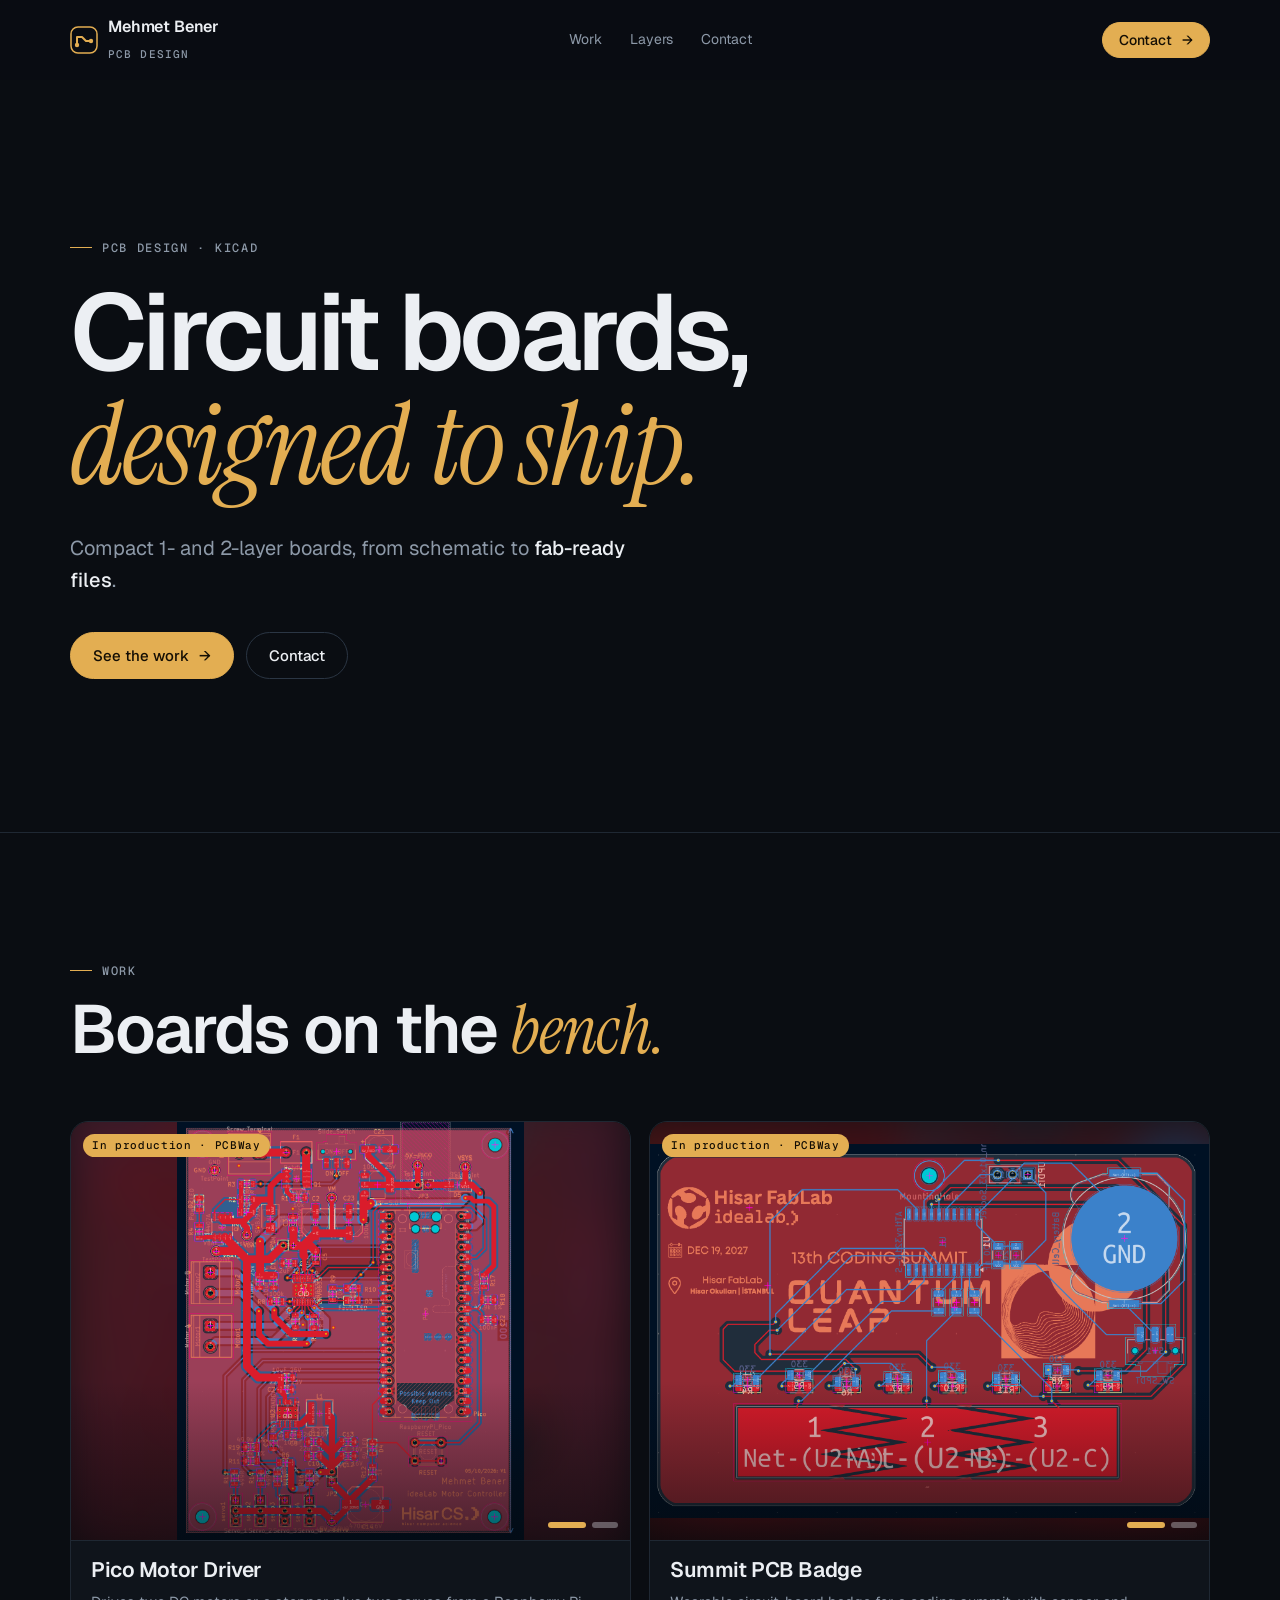
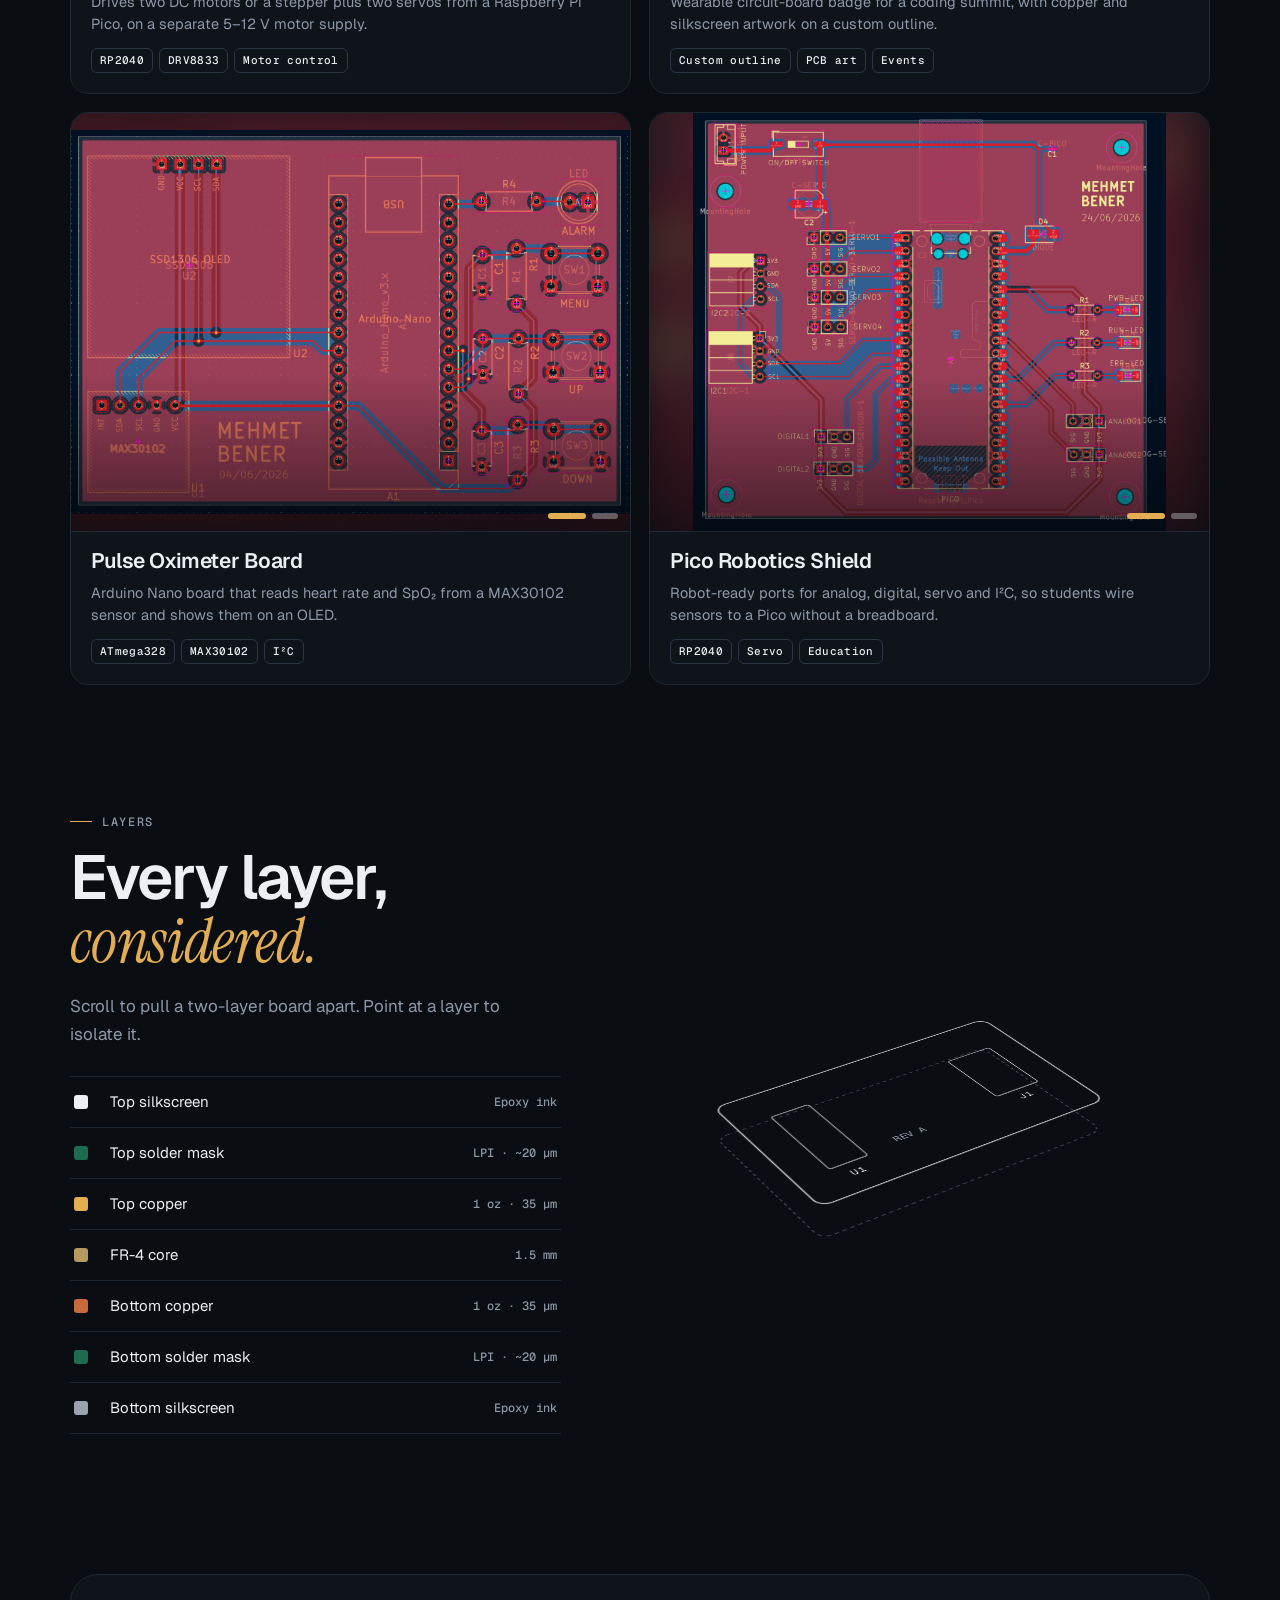
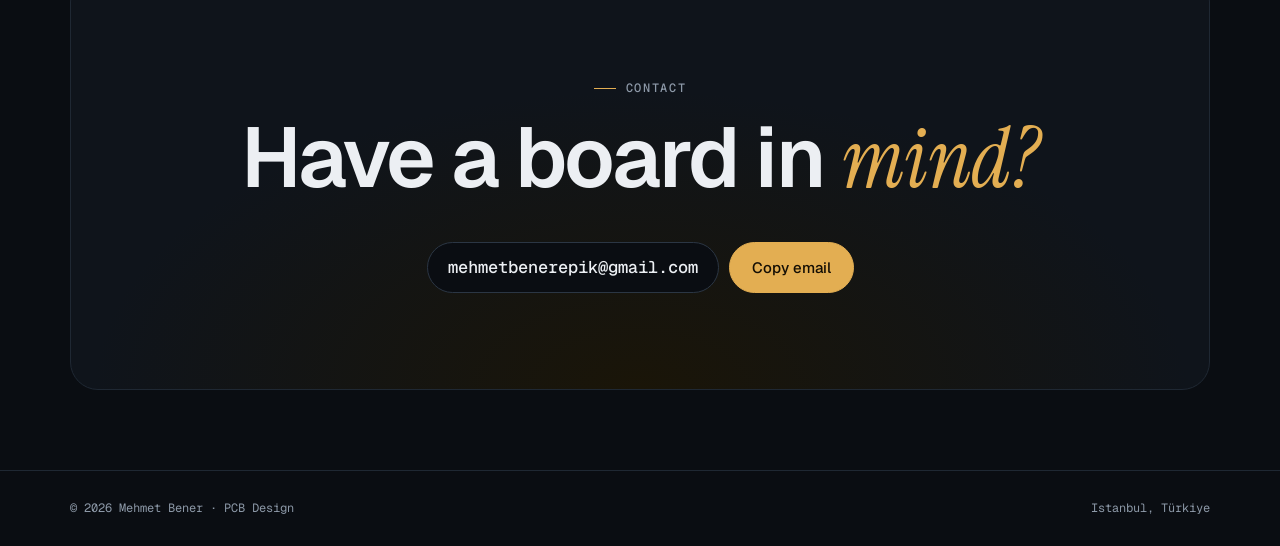
==== commit 0aa81a93: "Update index.html" ====
--- a/index.html
+++ b/index.html
@@ -360,8 +360,8 @@
 };
 
 PROJECTS.forEach(p=>{p.photos=[
-  {src:`media/${p.id}/1.jpg`,cap:"Photo 1"},
-  {src:`media/${p.id}/2.jpg`,cap:"Photo 2"}
+  {src:`media/${p.id}/1.png`,cap:"Photo 1"},
+  {src:`media/${p.id}/2.png`,cap:"Photo 2"}
 ]});
 
 function photoArt(p){
